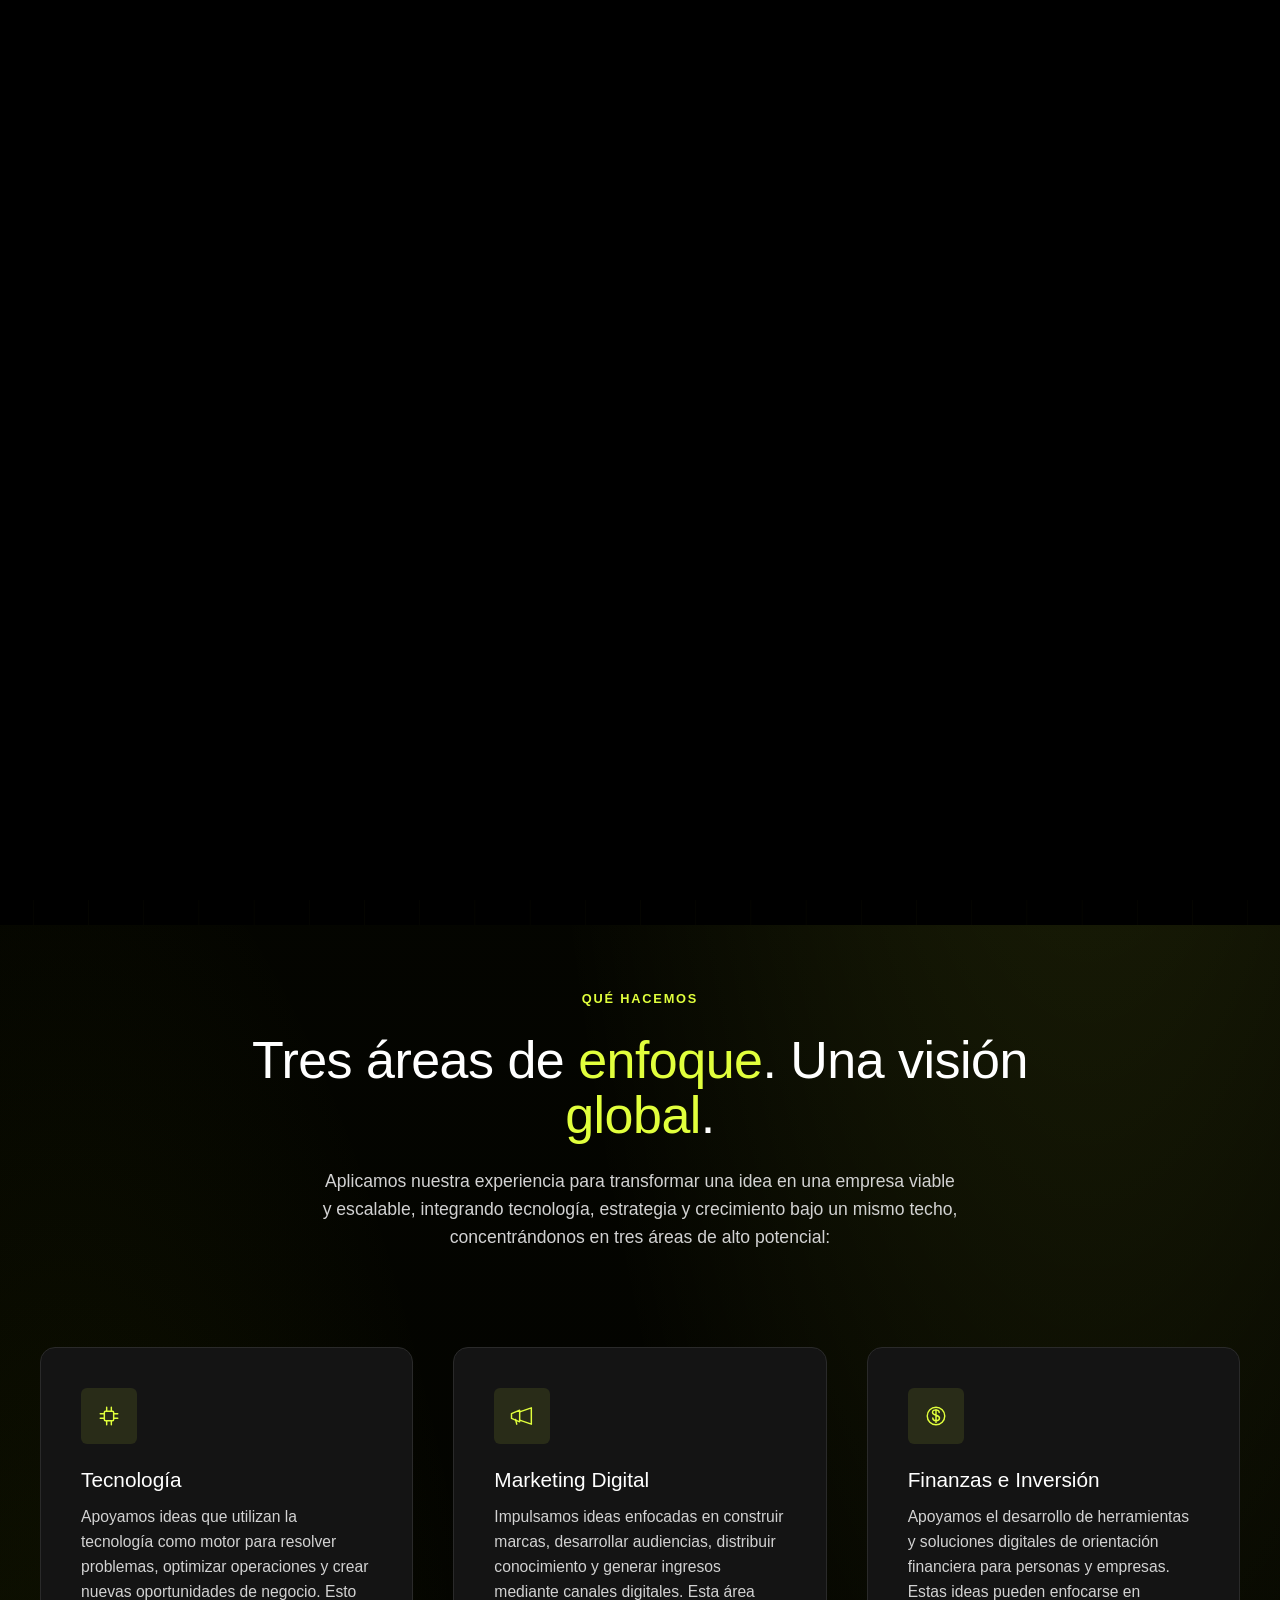
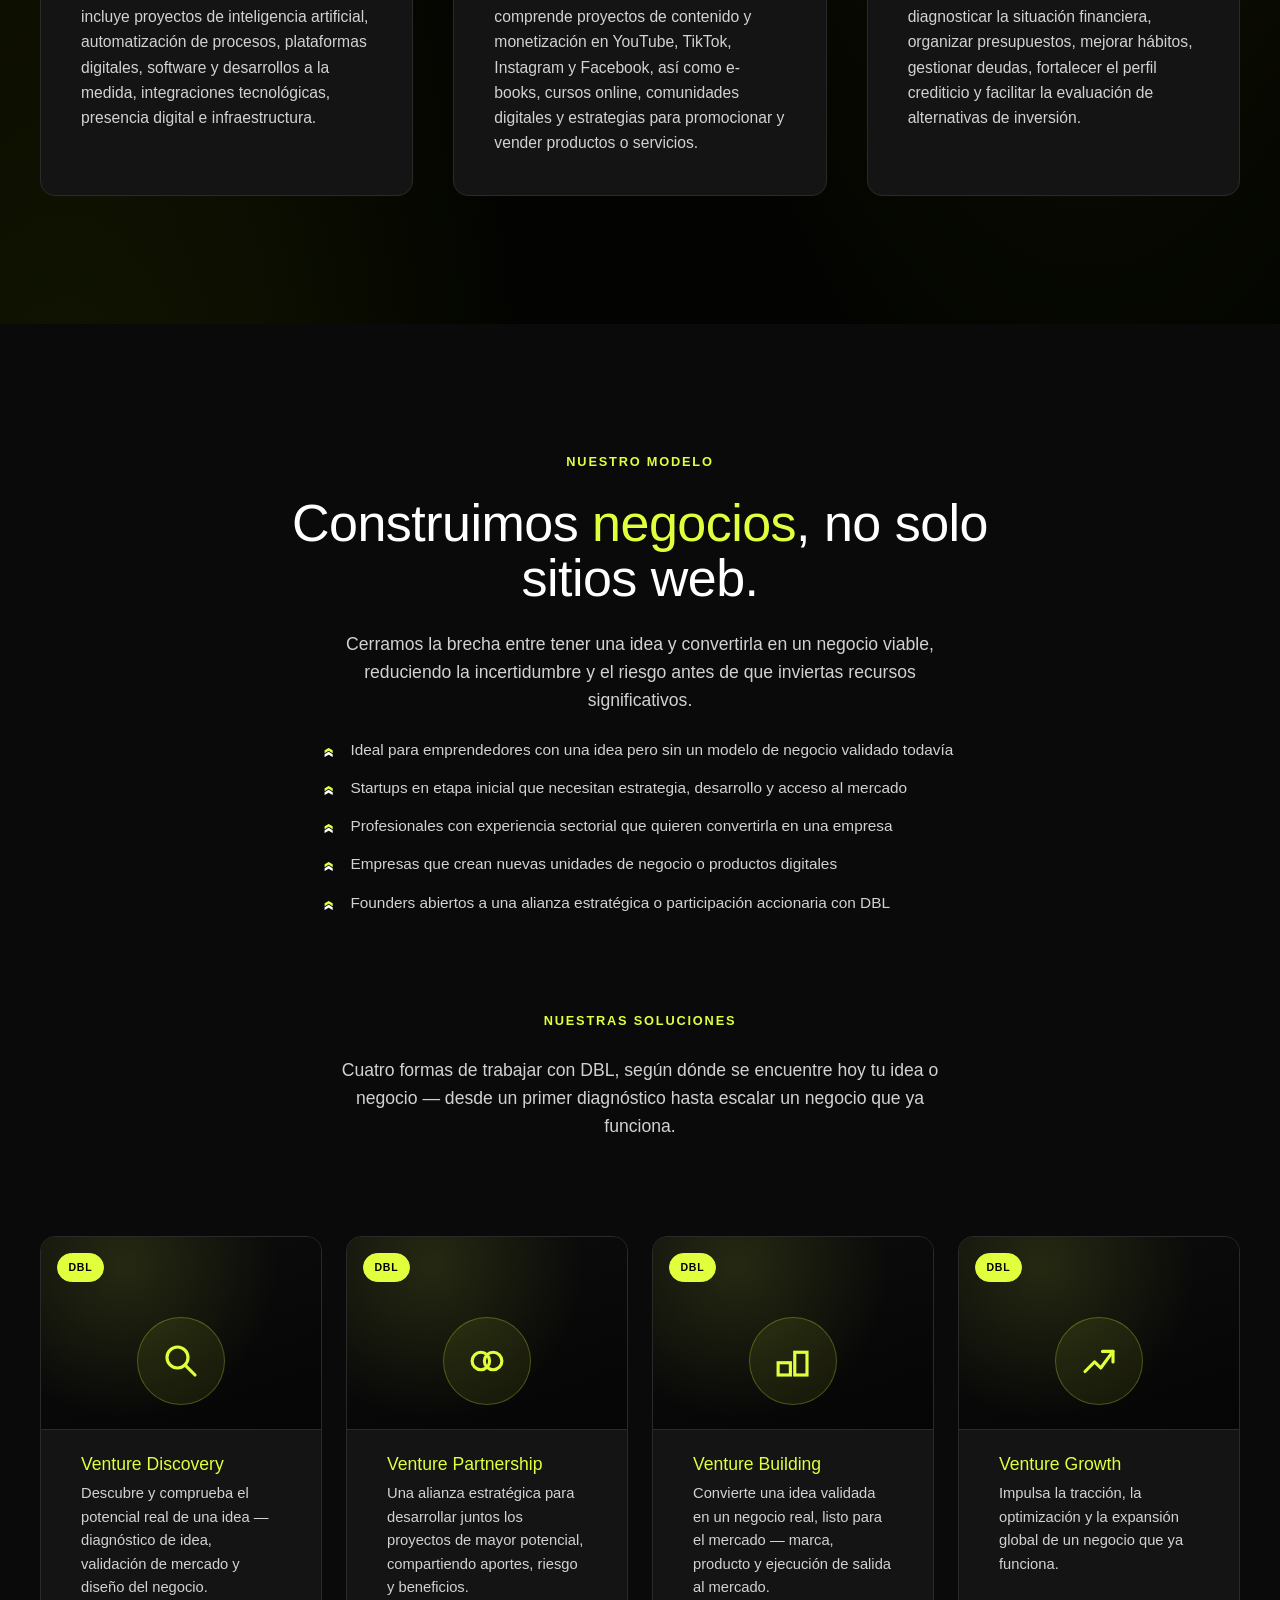
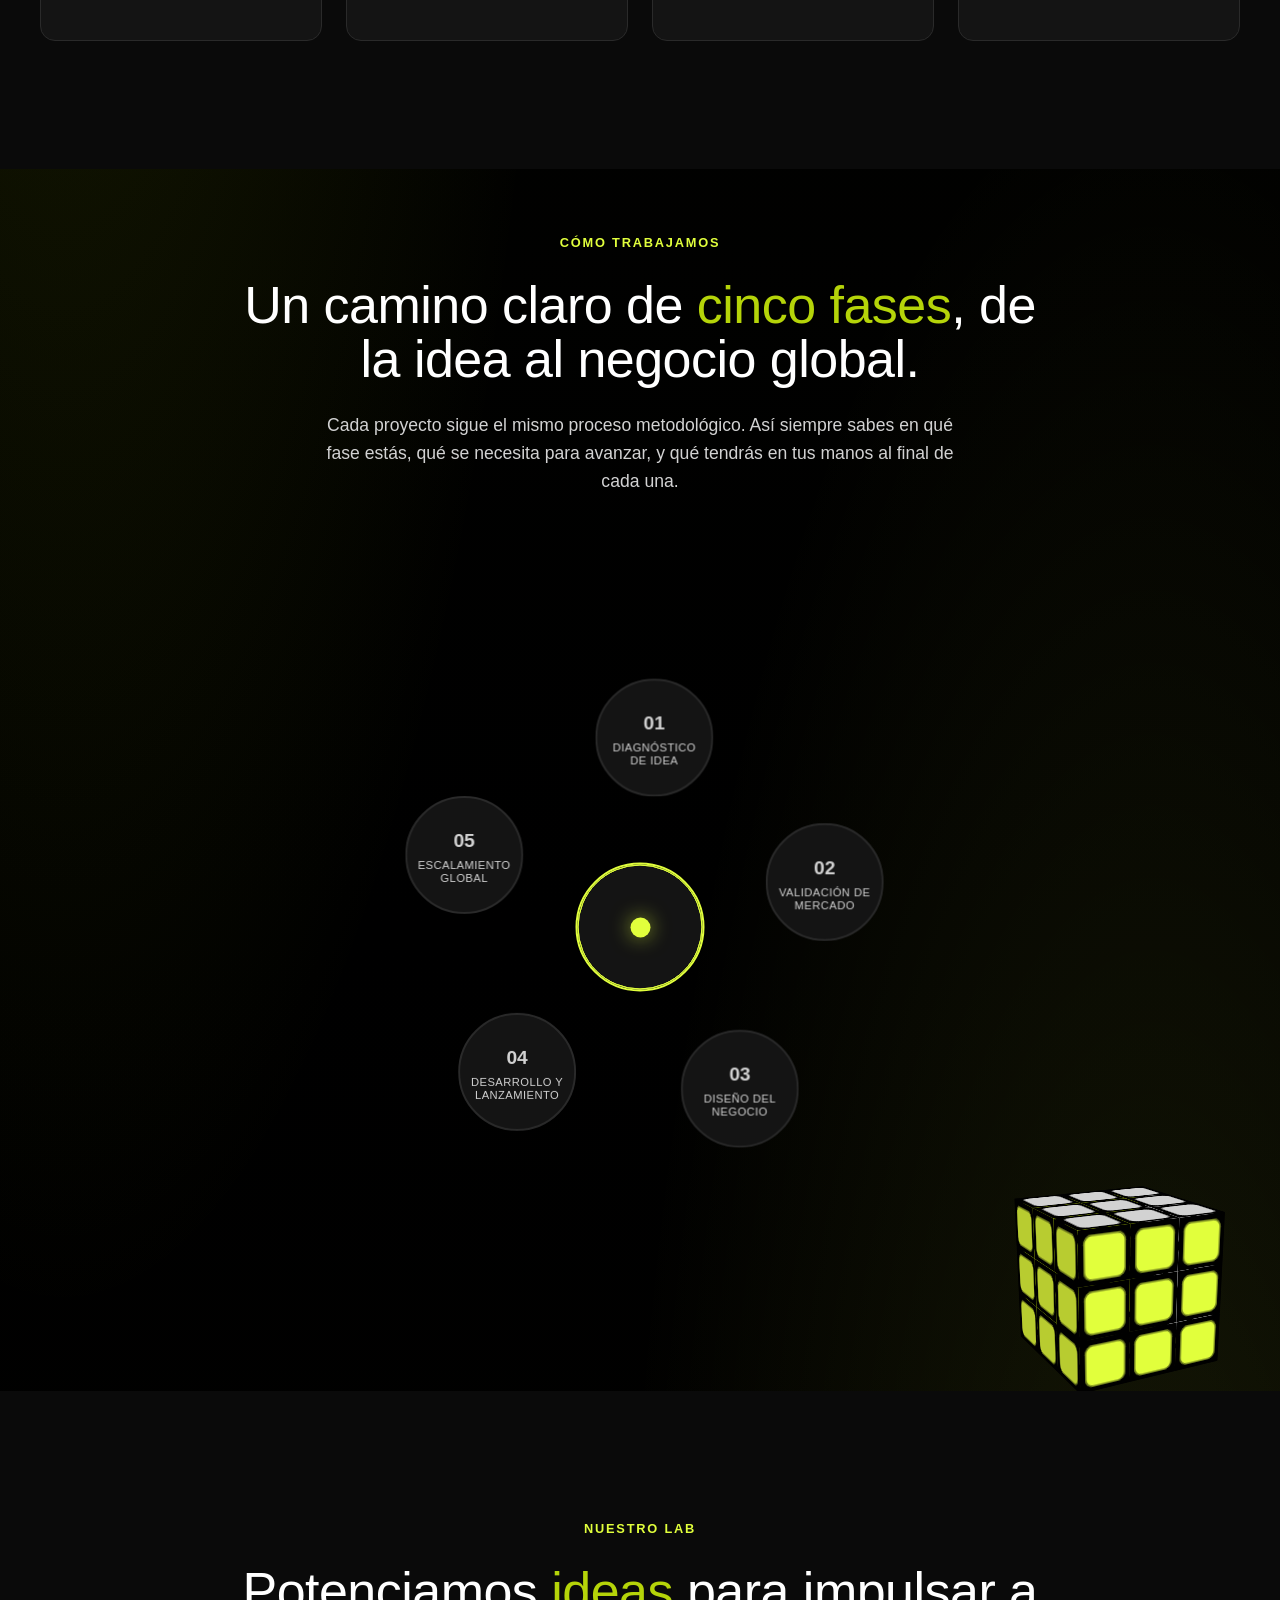
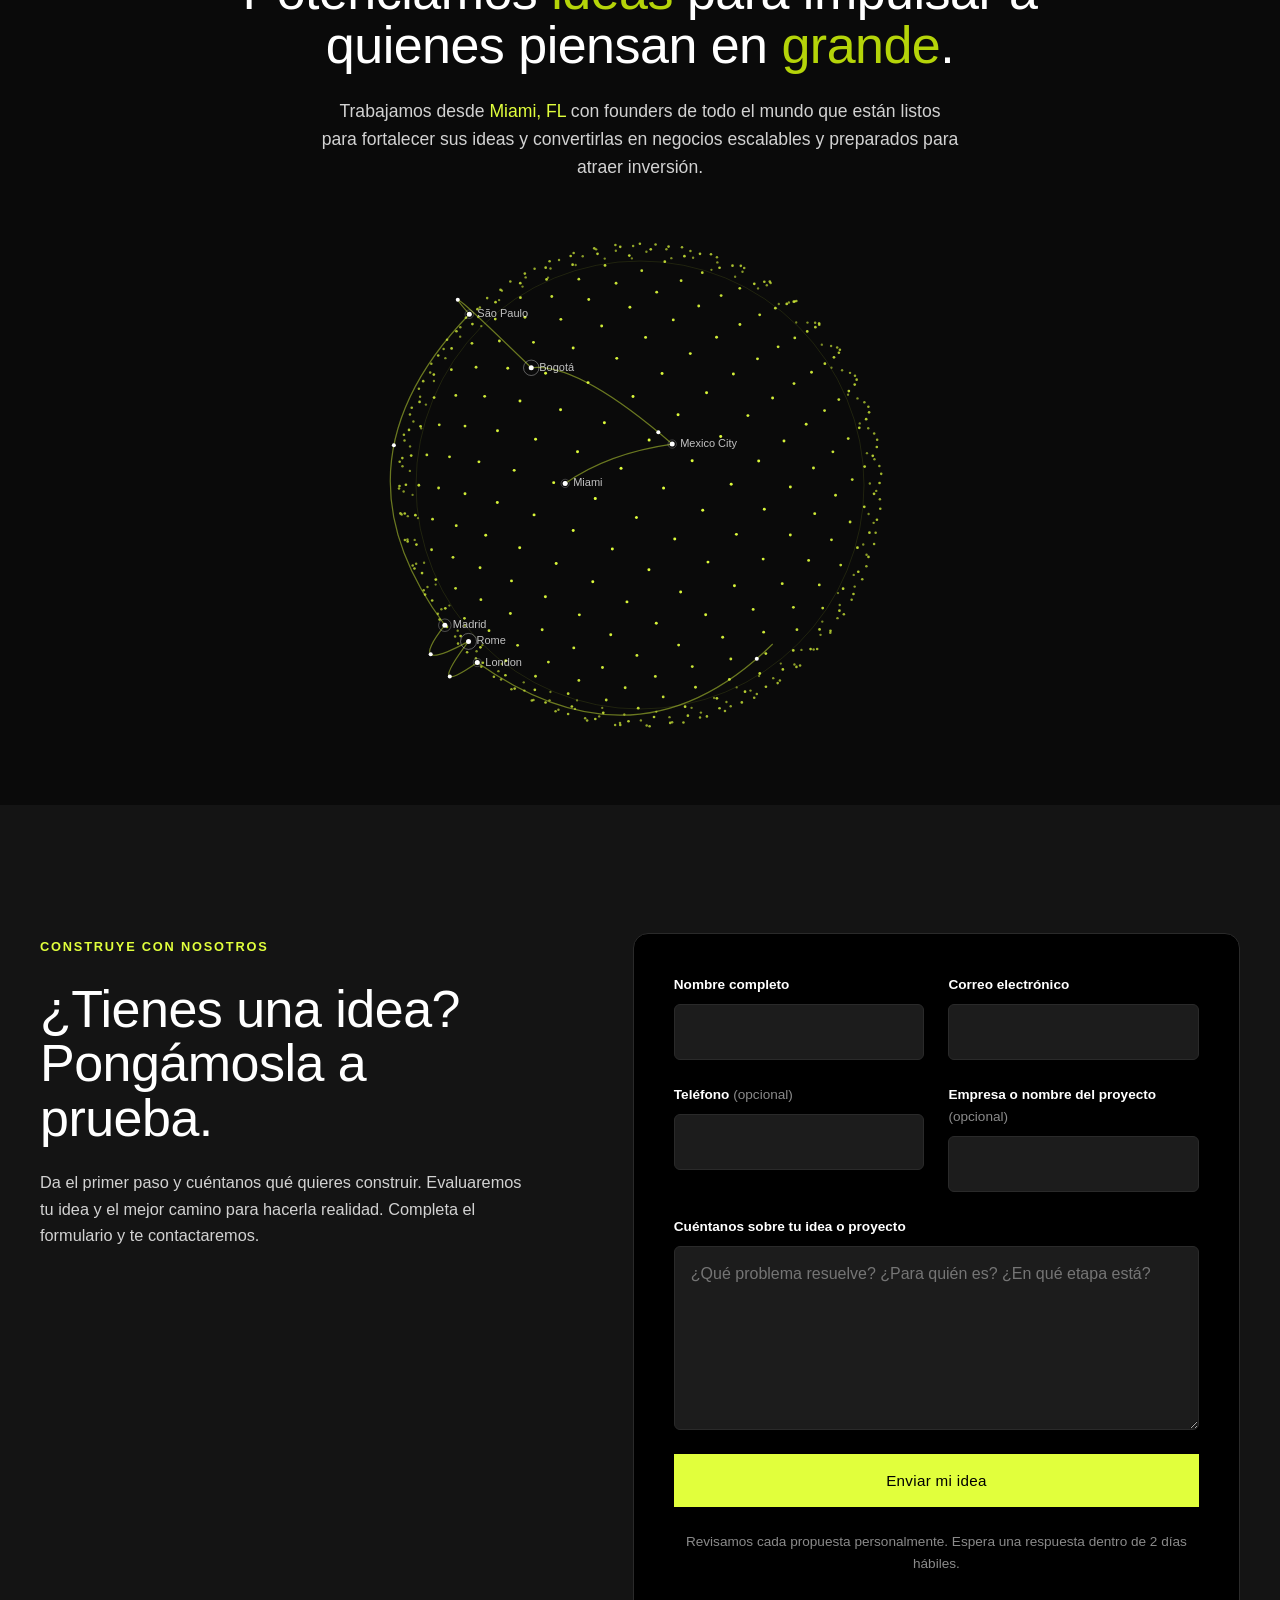
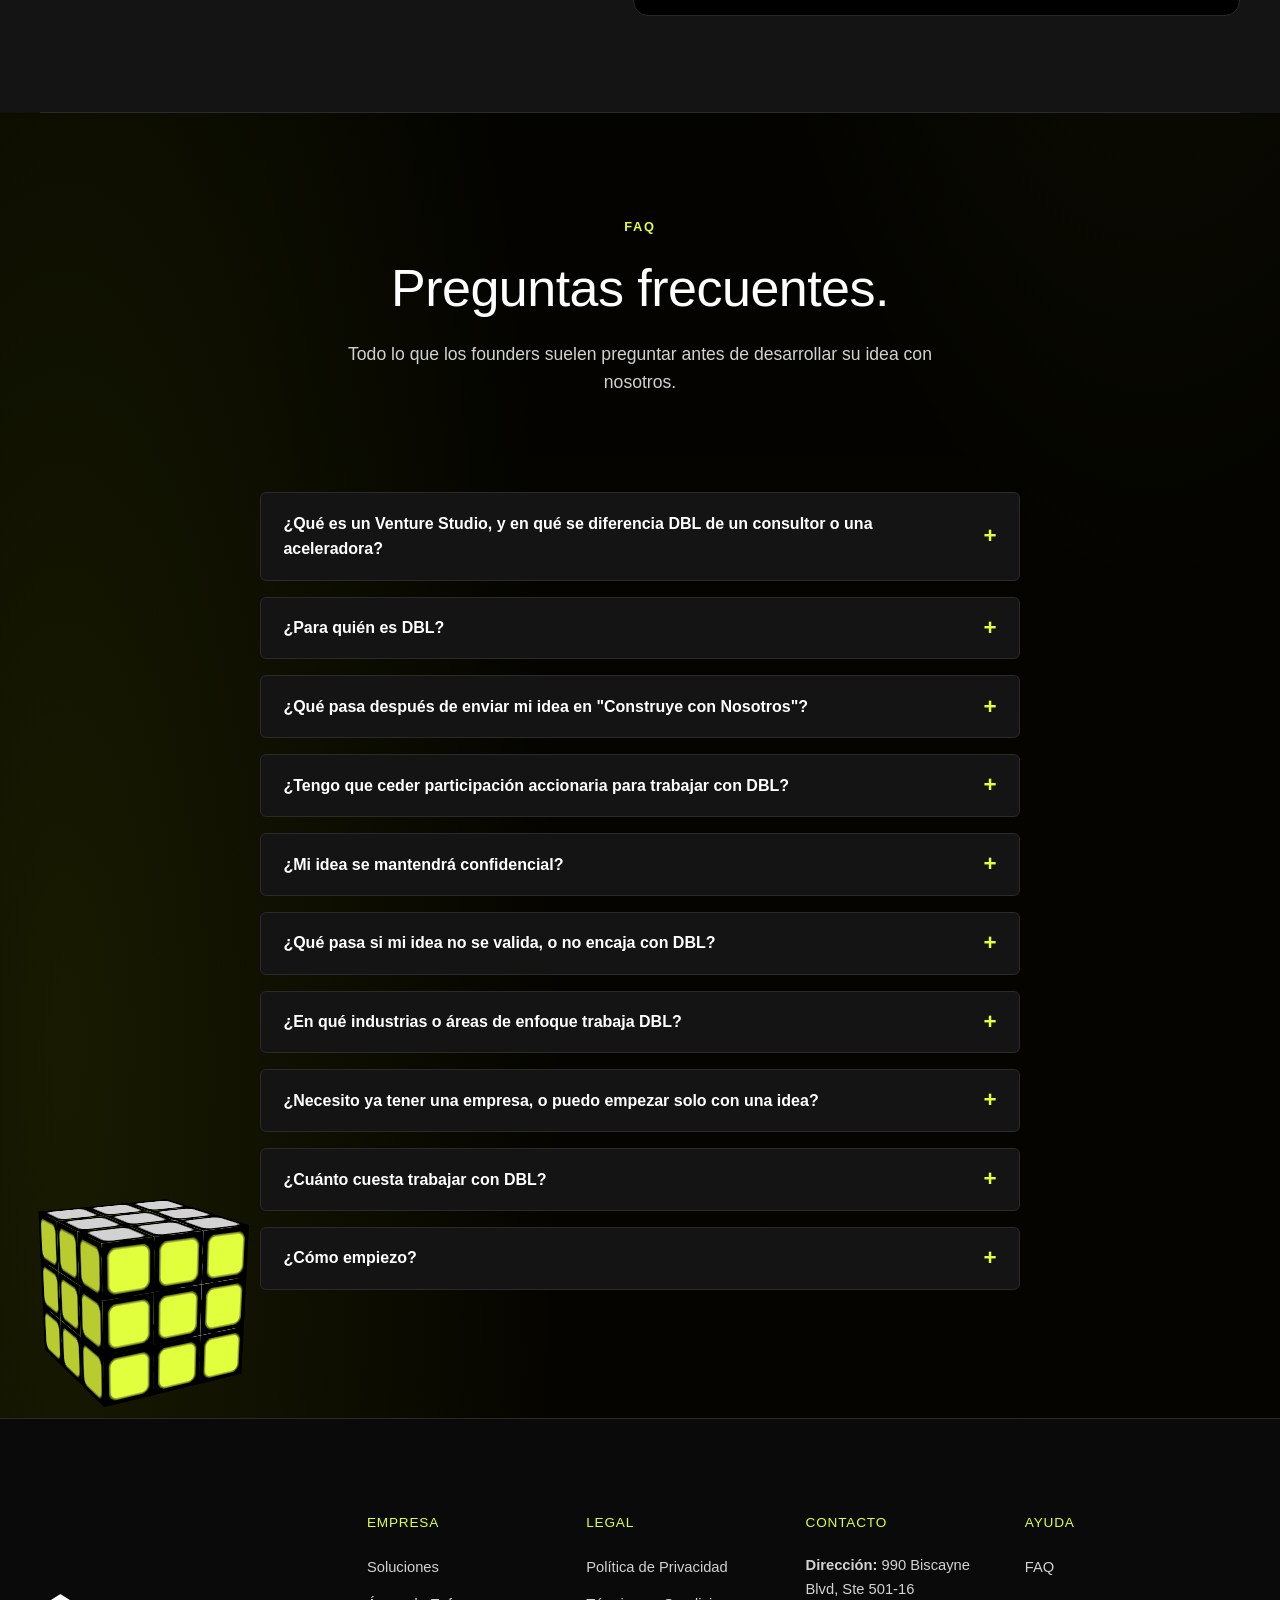
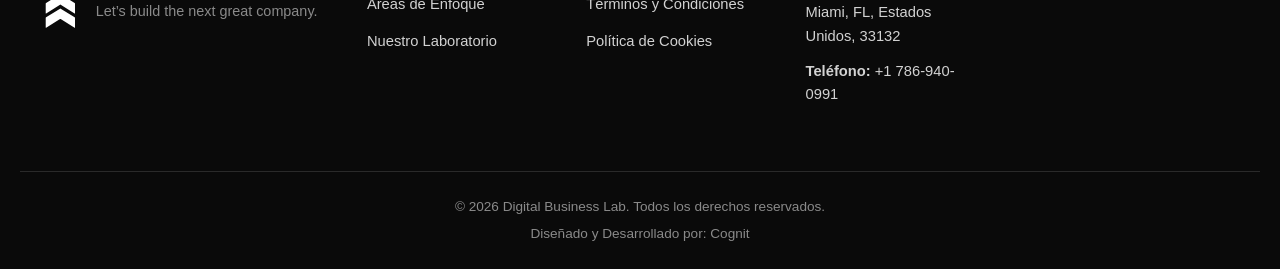
==== es/index.html @ 9baed1f1 "Tighten Our Lab section's bottom padding after the globe #about was still using the default 8rem bot" ====
<!DOCTYPE html>
<html lang="es">
<head>
  <meta charset="UTF-8">
  <meta name="viewport" content="width=device-width, initial-scale=1.0">
  <title>Digital Business Lab | Venture Studio — De la idea al negocio global</title>
  <meta name="description" content="Digital Business Lab (DBL) es un Venture Studio que valida, construye y escala ideas hasta convertirlas en negocios globales en Tecnología, Marketing Digital y Finanzas e Inversión.">
  <meta name="theme-color" content="#000000">

  <!-- SECURITY: the following headers are enforced server-side via vercel.json —
       Content-Security-Policy, X-Frame-Options, Referrer-Policy, Permissions-Policy,
       Strict-Transport-Security. The meta tags below are a client-side fallback only. -->
  <meta http-equiv="X-Content-Type-Options" content="nosniff">
  <meta name="referrer" content="strict-origin-when-cross-origin">

  <!-- TODO once the final domain is registered: add rel="canonical" and
       rel="alternate" hreflang="en" / "es" / "x-default" tags with the real
       absolute URLs (hreflang requires absolute URLs, so these are omitted
       for now rather than pointing at a placeholder domain). -->

  <link rel="icon" href="data:image/svg+xml,%3Csvg xmlns='http://www.w3.org/2000/svg' viewBox='0 0 100 100'%3E%3Cpath d='M50 15 L85 40 L70 40 L70 85 L30 85 L30 40 L15 40 Z' fill='%23E1FF3C'/%3E%3C/svg%3E">

  <link rel="stylesheet" href="../styles.css?v=8">
  <noscript><style>.reveal { opacity: 1 !important; transform: none !important; } #pageLoader { display: none !important; }</style></noscript>
</head>
<body>

  <!-- Page-transition loader: DBL's two-chevron icon rises in, one
       chevron after the other, then fades — shown on every page load
       and briefly before an internal navigation. -->
  <div class="page-loader" id="pageLoader" aria-hidden="true">
    <svg viewBox="0 0 448.15 452.19" class="page-loader__svg">
      <path class="page-loader__arrow page-loader__arrow--green" d="M391.45,135.74,234,37a6.91,6.91,0,0,0-7.3,0L69.05,135.74a9.22,9.22,0,0,0-4.41,7.79V250.89a3.12,3.12,0,0,0,4.82,2.48L226.6,154.83a6.91,6.91,0,0,1,7.3,0L391,253.37a3.12,3.12,0,0,0,4.81-2.48V143.53A9.21,9.21,0,0,0,391.45,135.74Z"></path>
      <path class="page-loader__arrow page-loader__arrow--white" d="M391.45,298.13,234,199.37a6.91,6.91,0,0,0-7.3,0L69.05,298.13a9.22,9.22,0,0,0-4.41,7.79V413.28a3.12,3.12,0,0,0,4.82,2.48L226.6,317.22a6.91,6.91,0,0,1,7.3,0L391,415.76a3.12,3.12,0,0,0,4.81-2.48V305.92A9.21,9.21,0,0,0,391.45,298.13Z"></path>
    </svg>
  </div>

  <a class="skip-link" href="#main">Saltar al contenido</a>

  <!-- ============ NAVBAR ============ -->
  <header class="navbar" id="navbar">
    <div class="container navbar__inner">
      <a href="#home" class="navbar__logo" aria-label="Digital Business Lab — Inicio">
        <svg viewBox="0 0 1116.49 452.19" class="navbar__logo-svg" role="img" aria-hidden="true">
          <path class="cls-1" d="M351.43,157,226.06,78.39a5.48,5.48,0,0,0-5.81,0L94.79,157a7.32,7.32,0,0,0-3.5,6.2v85.46a2.48,2.48,0,0,0,3.83,2L220.21,172.2a5.48,5.48,0,0,1,5.81,0l125.09,78.44a2.48,2.48,0,0,0,3.83-2V163.2A7.33,7.33,0,0,0,351.43,157Z"/><path class="cls-2" d="M351.43,286.27,226.06,207.65a5.53,5.53,0,0,0-5.81,0L94.79,286.27a7.32,7.32,0,0,0-3.5,6.2v85.46a2.48,2.48,0,0,0,3.83,2l125.09-78.43a5.48,5.48,0,0,1,5.81,0L351.11,379.9a2.48,2.48,0,0,0,3.83-2V292.47A7.33,7.33,0,0,0,351.43,286.27Z"/><path class="cls-1" d="M555.32,91Q527.43,77,490.9,77H389V301.37H490.9q36.54,0,64.42-13.94t43.58-39.1q15.71-25.15,15.7-59.13,0-34.29-15.7-59.28T555.32,91Zm-2.41,135.08a61.57,61.57,0,0,1-25.63,24.19q-16.51,8.5-38.94,8.49H440.91V119.66h47.43q22.43,0,38.94,8.49a62,62,0,0,1,25.63,24q9.14,15.54,9.14,37Q562.05,210.35,552.91,226.06Z"/><path class="cls-1" d="M810.09,186.8q-3-1.25-6.06-2.26A56.11,56.11,0,0,0,824.83,166q8.65-13,8.65-30.61,0-26.27-21.31-42.3T748.56,77H639V301.37H755q44.22,0,67-16.19t22.75-45q0-19.54-9.13-33T810.09,186.8Zm-67.94-70.66q18.9,0,29,6.57t10.1,19.7q0,13.47-10.1,20t-29,6.57h-51.6V116.14ZM781.73,255.7q-10.43,6.57-30.61,6.57H690.55V206.83h60.57q20.19,0,30.61,6.89t10.41,21Q792.14,249.13,781.73,255.7Z"/><polygon class="cls-1" points="921.29 259.06 921.29 77.04 869.38 77.04 869.38 301.37 1033.78 301.37 1033.78 259.06 921.29 259.06"/><path class="cls-2" d="M423.69,335.87A29.67,29.67,0,0,0,410.25,333H389v46.8h21.26a29.67,29.67,0,0,0,13.44-2.91,22.13,22.13,0,0,0,9.09-8.15,24.91,24.91,0,0,0,0-24.71A22.2,22.2,0,0,0,423.69,335.87Zm-.5,28.18a12.91,12.91,0,0,1-5.35,5.05,17.55,17.55,0,0,1-8.12,1.77h-9.9v-29h9.9a17.55,17.55,0,0,1,8.12,1.78,12.94,12.94,0,0,1,5.35,5,16.57,16.57,0,0,1,0,15.41Z"/><path class="cls-2" d="M450.3,328.72a6.88,6.88,0,0,0-4.68-1.57,6.58,6.58,0,0,0-4.68,1.67,5.65,5.65,0,0,0,0,8.29,6.62,6.62,0,0,0,4.68,1.67,6.49,6.49,0,0,0,4.71-1.71,5.71,5.71,0,0,0,1.77-4.31A5.12,5.12,0,0,0,450.3,328.72Z"/><rect class="cls-2" x="440.4" y="343.79" width="10.43" height="35.97"/><path class="cls-2" d="M484.66,348.35a12.24,12.24,0,0,0-3.88-3.25,16.85,16.85,0,0,0-8-1.84,19.05,19.05,0,0,0-9.06,2.14,16.7,16.7,0,0,0-6.49,6.05,17.3,17.3,0,0,0,6.49,24.4,18.84,18.84,0,0,0,9.06,2.17,16.63,16.63,0,0,0,8-1.87,12.07,12.07,0,0,0,3.34-2.65v1.58q0,4.88-2.5,7.35c-1.68,1.65-4.36,2.48-8.06,2.48a22.88,22.88,0,0,1-6.92-1.11,16.82,16.82,0,0,1-5.78-3l-4.15,7.49a21.41,21.41,0,0,0,7.86,3.71,38.57,38.57,0,0,0,9.79,1.23q9.76,0,15-4.74t5.21-14.78V343.79h-9.89Zm-1.61,16.9a8.09,8.09,0,0,1-3.34,3.11,11.37,11.37,0,0,1-9.76,0,8.38,8.38,0,0,1-3.38-3.11,9.33,9.33,0,0,1,0-9.26,8.5,8.5,0,0,1,3.38-3.07,11.37,11.37,0,0,1,9.76,0,8.2,8.2,0,0,1,3.34,3.07,9.46,9.46,0,0,1,0,9.26Z"/><rect class="cls-2" x="501.17" y="343.79" width="10.43" height="35.97"/><path class="cls-2" d="M511.06,328.72a6.85,6.85,0,0,0-4.68-1.57,6.57,6.57,0,0,0-4.67,1.67,5.65,5.65,0,0,0,0,8.29,6.61,6.61,0,0,0,4.67,1.67,6.5,6.5,0,0,0,4.72-1.71,5.71,5.71,0,0,0,1.77-4.31A5.09,5.09,0,0,0,511.06,328.72Z"/><path class="cls-2" d="M534.4,372a4.37,4.37,0,0,1-3.28-1.23,4.85,4.85,0,0,1-1.2-3.51V352.62h9v-8h-9v-8.76H519.49v8.76h-5.55v8h5.55v14.77q0,6.42,3.54,9.66t9.9,3.24a19.2,19.2,0,0,0,4.64-.56,11.5,11.5,0,0,0,3.85-1.71l-2.81-7.35A6.72,6.72,0,0,1,534.4,372Z"/><path class="cls-2" d="M571.5,347.14q-4.54-3.88-12.77-3.88a31.59,31.59,0,0,0-8.42,1.14,22.35,22.35,0,0,0-7.09,3.2l3.74,7.29a15.13,15.13,0,0,1,4.72-2.44,18.19,18.19,0,0,1,5.65-.9c2.8,0,4.89.62,6.25,1.87a6.73,6.73,0,0,1,2,5.21h-8.29a24,24,0,0,0-8.89,1.38,10.29,10.29,0,0,0-5,3.77,10.13,10.13,0,0,0-1.57,5.62,10,10,0,0,0,1.61,5.55,11,11,0,0,0,4.61,3.91,16.61,16.61,0,0,0,7.22,1.43,15,15,0,0,0,7.76-1.8,9.14,9.14,0,0,0,3.2-3.22v4.49H576V359.24Q576,351,571.5,347.14ZM562.61,372a9,9,0,0,1-4.68,1.24,7,7,0,0,1-4.31-1.17,3.75,3.75,0,0,1-1.57-3.18,3.82,3.82,0,0,1,1.37-3q1.37-1.2,5-1.2h7.16v3.67A7.14,7.14,0,0,1,562.61,372Z"/><rect class="cls-2" x="582.4" y="330.15" width="10.43" height="49.6"/><path class="cls-2" d="M651.72,355.86c-.41-.17-.84-.33-1.27-.47a11.75,11.75,0,0,0,4.35-3.88,11.24,11.24,0,0,0,1.8-6.38,10.5,10.5,0,0,0-4.44-8.82Q647.71,333,638.88,333H616v46.8h24.2q9.22,0,14-3.38a10.87,10.87,0,0,0,4.75-9.39,11.88,11.88,0,0,0-1.91-6.88A11.67,11.67,0,0,0,651.72,355.86Zm-14.17-14.74a11.15,11.15,0,0,1,6.05,1.37,4.57,4.57,0,0,1,2.1,4.11,4.65,4.65,0,0,1-2.1,4.18,11.15,11.15,0,0,1-6.05,1.37H626.78v-11Zm8.25,29.11a12,12,0,0,1-6.38,1.37H626.78V360h12.64a11.59,11.59,0,0,1,6.38,1.44,4.87,4.87,0,0,1,2.18,4.37A4.79,4.79,0,0,1,645.8,370.23Z"/><path class="cls-2" d="M689.16,361.58a12.29,12.29,0,0,1-1.07,5.44,7.2,7.2,0,0,1-2.94,3.21,8.72,8.72,0,0,1-4.28,1,6.86,6.86,0,0,1-5.38-2.11q-1.9-2.1-1.91-6.58V343.79H663.15v20.33a19,19,0,0,0,1.94,9.12,12.28,12.28,0,0,0,5.45,5.32,17.74,17.74,0,0,0,8,1.73,15.78,15.78,0,0,0,7.65-1.9,12.05,12.05,0,0,0,3.51-2.86v4.23h9.9v-36H689.16Z"/><path class="cls-2" d="M731,360.87a16.86,16.86,0,0,0-4.24-1.7,38.87,38.87,0,0,0-4.65-.9c-1.54-.2-3-.44-4.24-.71a10.6,10.6,0,0,1-3.11-1.06,2.18,2.18,0,0,1-1.17-2,2.76,2.76,0,0,1,1.6-2.41,10.56,10.56,0,0,1,5.08-.93,24.26,24.26,0,0,1,5.12.57,17.54,17.54,0,0,1,5.25,2.1l3.47-7.42a20.55,20.55,0,0,0-6.35-2.34,36.64,36.64,0,0,0-7.49-.8,24,24,0,0,0-9,1.5,13.13,13.13,0,0,0-5.72,4.11,9.69,9.69,0,0,0-2,6,9.58,9.58,0,0,0,1.17,5,8.66,8.66,0,0,0,3.11,3.08,15.32,15.32,0,0,0,4.27,1.7c1.56.38,3.11.68,4.65.91s3,.44,4.25.67a10.23,10.23,0,0,1,3.1,1,2.06,2.06,0,0,1,1.17,1.91,2.67,2.67,0,0,1-1.5,2.41,10.88,10.88,0,0,1-5.11.87,24.28,24.28,0,0,1-6.66-1,22.89,22.89,0,0,1-5.84-2.51l-3.48,7.49a21.93,21.93,0,0,0,6.72,2.77,34.86,34.86,0,0,0,8.86,1.1,25.41,25.41,0,0,0,9.19-1.47,13.18,13.18,0,0,0,5.78-4,9.36,9.36,0,0,0,2-5.92,9.22,9.22,0,0,0-1.21-5A9,9,0,0,0,731,360.87Z"/><path class="cls-2" d="M748.52,328.72a6.85,6.85,0,0,0-4.68-1.57,6.61,6.61,0,0,0-4.68,1.67,5.67,5.67,0,0,0,0,8.29,6.66,6.66,0,0,0,4.68,1.67,6.53,6.53,0,0,0,4.72-1.71,5.71,5.71,0,0,0,1.77-4.31A5.09,5.09,0,0,0,748.52,328.72Z"/><rect class="cls-2" x="738.63" y="343.79" width="10.43" height="35.97"/><path class="cls-2" d="M785.19,345a16.81,16.81,0,0,0-7.65-1.7,17,17,0,0,0-8.23,1.94,13.16,13.16,0,0,0-3.67,2.88v-4.29h-10v36H766.1V362a11.84,11.84,0,0,1,1.11-5.48,7.16,7.16,0,0,1,3.07-3.18,9.45,9.45,0,0,1,4.45-1,6.93,6.93,0,0,1,5.38,2.08q1.9,2.07,1.9,6.41v19h10.43V359.17a18.51,18.51,0,0,0-1.93-9A12.45,12.45,0,0,0,785.19,345Z"/><path class="cls-2" d="M825.1,345.5a21.46,21.46,0,0,0-19.35.13,17.85,17.85,0,0,0-6.86,6.55,18.32,18.32,0,0,0-2.5,9.6,17.5,17.5,0,0,0,9.72,16.11,25.53,25.53,0,0,0,19.43.9,16.17,16.17,0,0,0,6.21-4.31l-5.55-6a12.32,12.32,0,0,1-4,2.61,13.56,13.56,0,0,1-5.05.87,12.47,12.47,0,0,1-5.58-1.17,8.49,8.49,0,0,1-3.68-3.41,9.48,9.48,0,0,1-1-2.64h27.2c0-.45.09-.93.14-1.44s.06-1,.06-1.37a19.23,19.23,0,0,0-2.47-10A16.73,16.73,0,0,0,825.1,345.5Zm-14.17,6.82a9.3,9.3,0,0,1,4.71-1.17,9.13,9.13,0,0,1,4.68,1.17,8.29,8.29,0,0,1,3.14,3.24,9,9,0,0,1,1,3.07H806.76a9.29,9.29,0,0,1,1-3A8.2,8.2,0,0,1,810.93,352.32Z"/><path class="cls-2" d="M866.05,363.88a9,9,0,0,0-3.11-3,16.93,16.93,0,0,0-4.25-1.7,38.71,38.71,0,0,0-4.64-.9c-1.54-.2-3-.44-4.25-.71a10.71,10.71,0,0,1-3.11-1.06,2.18,2.18,0,0,1-1.17-2,2.77,2.77,0,0,1,1.61-2.41,10.53,10.53,0,0,1,5.08-.93,24.17,24.17,0,0,1,5.11.57,17.54,17.54,0,0,1,5.25,2.1l3.48-7.42a20.65,20.65,0,0,0-6.35-2.34,36.64,36.64,0,0,0-7.49-.8,24.07,24.07,0,0,0-9,1.5,13.19,13.19,0,0,0-5.72,4.11,9.75,9.75,0,0,0-2,6,9.58,9.58,0,0,0,1.17,5,8.74,8.74,0,0,0,3.11,3.08,15.38,15.38,0,0,0,4.28,1.7c1.56.38,3.11.68,4.65.91s3,.44,4.24.67a10.3,10.3,0,0,1,3.11,1,2.06,2.06,0,0,1,1.17,1.91,2.67,2.67,0,0,1-1.5,2.41,10.93,10.93,0,0,1-5.12.87,24.27,24.27,0,0,1-6.65-1,23.12,23.12,0,0,1-5.85-2.51l-3.48,7.49a21.93,21.93,0,0,0,6.72,2.77,34.92,34.92,0,0,0,8.86,1.1,25.41,25.41,0,0,0,9.19-1.47,13.16,13.16,0,0,0,5.79-4,9.41,9.41,0,0,0,2-5.92A9.23,9.23,0,0,0,866.05,363.88Z"/><path class="cls-2" d="M895.36,360.87a16.86,16.86,0,0,0-4.24-1.7,38.87,38.87,0,0,0-4.65-.9c-1.54-.2-3-.44-4.24-.71a10.6,10.6,0,0,1-3.11-1.06,2.18,2.18,0,0,1-1.17-2,2.76,2.76,0,0,1,1.6-2.41,10.53,10.53,0,0,1,5.08-.93,24.26,24.26,0,0,1,5.12.57,17.39,17.39,0,0,1,5.24,2.1l3.48-7.42a20.55,20.55,0,0,0-6.35-2.34,36.64,36.64,0,0,0-7.49-.8,24.11,24.11,0,0,0-9,1.5,13.15,13.15,0,0,0-5.71,4.11,9.69,9.69,0,0,0-2,6,9.58,9.58,0,0,0,1.17,5,8.71,8.71,0,0,0,3.1,3.08,15.5,15.5,0,0,0,4.28,1.7c1.56.38,3.11.68,4.65.91s2.95.44,4.24.67a10.21,10.21,0,0,1,3.11,1,2.06,2.06,0,0,1,1.17,1.91,2.67,2.67,0,0,1-1.5,2.41,10.9,10.9,0,0,1-5.12.87,24.27,24.27,0,0,1-6.65-1,23.12,23.12,0,0,1-5.85-2.51l-3.47,7.49a21.82,21.82,0,0,0,6.72,2.77,34.84,34.84,0,0,0,8.85,1.1,25.46,25.46,0,0,0,9.2-1.47,13.18,13.18,0,0,0,5.78-4,9.35,9.35,0,0,0,2-5.92,9.23,9.23,0,0,0-1.2-5A9,9,0,0,0,895.36,360.87Z"/><polygon class="cls-2" points="930.42 332.96 919.6 332.96 919.6 379.76 953.89 379.76 953.89 370.94 930.42 370.94 930.42 332.96"/><path class="cls-2" d="M983.71,347.14q-4.56-3.88-12.77-3.88a31.67,31.67,0,0,0-8.43,1.14,22.39,22.39,0,0,0-7.08,3.2l3.74,7.29a15,15,0,0,1,4.71-2.44,18.24,18.24,0,0,1,5.65-.9q4.22,0,6.25,1.87a6.73,6.73,0,0,1,2,5.21h-8.29a24,24,0,0,0-8.89,1.38,10.31,10.31,0,0,0-5,3.77,10.63,10.63,0,0,0,0,11.17,11,11,0,0,0,4.62,3.91,16.57,16.57,0,0,0,7.22,1.43,14.92,14.92,0,0,0,7.75-1.8,9.08,9.08,0,0,0,3.21-3.22v4.49h9.76V359.24Q988.25,351,983.71,347.14Zm-8.9,24.9a9,9,0,0,1-4.68,1.24,7.09,7.09,0,0,1-4.31-1.17,3.77,3.77,0,0,1-1.57-3.18,3.85,3.85,0,0,1,1.37-3q1.38-1.2,5-1.2h7.15v3.67A7,7,0,0,1,974.81,372Z"/><path class="cls-2" d="M1031.4,352a16.82,16.82,0,0,0-6.41-6.42,18.38,18.38,0,0,0-9.13-2.27,15.44,15.44,0,0,0-8,2,12.06,12.06,0,0,0-2.88,2.36V330.15H994.6v49.61h10v-4.17a12,12,0,0,0,3.15,2.7,15.76,15.76,0,0,0,8.15,2A18.08,18.08,0,0,0,1025,378a17,17,0,0,0,6.41-6.45,21.35,21.35,0,0,0,0-19.59ZM1022,367.09a8.73,8.73,0,0,1-7.92,4.65,9.07,9.07,0,0,1-4.68-1.21,8.44,8.44,0,0,1-3.28-3.44,12.44,12.44,0,0,1,0-10.66,8.55,8.55,0,0,1,3.28-3.41,9.16,9.16,0,0,1,4.68-1.2,8.74,8.74,0,0,1,7.92,4.61,12.16,12.16,0,0,1,0,10.66Z"/>
        </svg>
      </a>

      <nav class="navbar__nav" id="primary-nav" aria-label="Principal">
        <ul class="navbar__links">
          <li><a href="#solutions">Soluciones</a></li>
          <li><a href="#focus-areas">Áreas de Enfoque</a></li>
          <li><a href="#about">Nuestro Lab</a></li>
        </ul>
        <a href="#build-with-us" class="btn btn--spin navbar__cta">
          <span class="btn__spin-ring" aria-hidden="true"></span>
          <span class="btn__spin-static" aria-hidden="true"></span>
          <span class="btn__spin-content">
            Comparte tu Idea
            <svg class="btn__spin-arrow" xmlns="http://www.w3.org/2000/svg" width="14" height="14" viewBox="0 0 24 24" fill="none" stroke="currentColor" stroke-width="2" stroke-linecap="round" stroke-linejoin="round" aria-hidden="true">
              <path d="M5 12h14" />
              <path d="m12 5 7 7-7 7" />
            </svg>
          </span>
        </a>
      </nav>

      <div class="lang-switch" aria-label="Idioma">
        <a href="/" class="lang-switch__link">EN</a>
        <span class="lang-switch__sep" aria-hidden="true">|</span>
        <a href="/es/" class="lang-switch__link is-active">ES</a>
      </div>

      <button class="navbar__toggle" id="navToggle" aria-expanded="false" aria-controls="primary-nav" aria-label="Abrir o cerrar el menú de navegación">
        <span></span><span></span><span></span>
      </button>
    </div>
  </header>

  <main id="main">

    <!-- ============ HERO ============ -->
    <section class="hero" id="home">
      <div class="hero__bg" aria-hidden="true">
        <svg viewBox="0 0 1440 900" preserveAspectRatio="xMidYMid slice" class="hero__bg-svg">
          <defs>
            <pattern id="grid" width="60" height="60" patternUnits="userSpaceOnUse">
              <path d="M 60 0 L 0 0 0 60" fill="none" stroke="rgba(225,255,60,0.05)" stroke-width="1"/>
            </pattern>
          </defs>
          <rect width="1440" height="900" fill="url(#grid)"/>
        </svg>
      </div>

      <!-- Signature brand artifact: a real 3D Rubik's cube built from
           26 cubies (transform-style: preserve-3d). Rows spin around the
           vertical axis and, nested inside each row, columns spin around
           the horizontal axis — both directions at once, like solving a
           real cube — while the whole cube also tumbles, in DBL's own
           palette instead of the classic 6 colors. -->
      <div class="rubik3d rubik3d--hero" aria-hidden="true">
        <div class="rubik3d__cube">
          <div class="rubik3d__row rubik3d__row--top">
            <div class="rubik3d__col rubik3d__col--left">
              <div class="rubik3d__cubie" style="--cx:-1;--cy:1;--cz:-1">
                <div class="rubik3d__face rubik3d__face--back"></div>
                <div class="rubik3d__face rubik3d__face--left"></div>
                <div class="rubik3d__face rubik3d__face--top"></div>
              </div>
              <div class="rubik3d__cubie" style="--cx:-1;--cy:1;--cz:0">
                <div class="rubik3d__face rubik3d__face--left"></div>
                <div class="rubik3d__face rubik3d__face--top"></div>
              </div>
              <div class="rubik3d__cubie" style="--cx:-1;--cy:1;--cz:1">
                <div class="rubik3d__face rubik3d__face--front"></div>
                <div class="rubik3d__face rubik3d__face--left"></div>
                <div class="rubik3d__face rubik3d__face--top"></div>
              </div>
            </div>
            <div class="rubik3d__col rubik3d__col--mid">
              <div class="rubik3d__cubie" style="--cx:0;--cy:1;--cz:-1">
                <div class="rubik3d__face rubik3d__face--back"></div>
                <div class="rubik3d__face rubik3d__face--top"></div>
              </div>
              <div class="rubik3d__cubie" style="--cx:0;--cy:1;--cz:0">
                <div class="rubik3d__face rubik3d__face--top"></div>
              </div>
              <div class="rubik3d__cubie" style="--cx:0;--cy:1;--cz:1">
                <div class="rubik3d__face rubik3d__face--front"></div>
                <div class="rubik3d__face rubik3d__face--top"></div>
              </div>
            </div>
            <div class="rubik3d__col rubik3d__col--right">
              <div class="rubik3d__cubie" style="--cx:1;--cy:1;--cz:-1">
                <div class="rubik3d__face rubik3d__face--back"></div>
                <div class="rubik3d__face rubik3d__face--right"></div>
                <div class="rubik3d__face rubik3d__face--top"></div>
              </div>
              <div class="rubik3d__cubie" style="--cx:1;--cy:1;--cz:0">
                <div class="rubik3d__face rubik3d__face--right"></div>
                <div class="rubik3d__face rubik3d__face--top"></div>
              </div>
              <div class="rubik3d__cubie" style="--cx:1;--cy:1;--cz:1">
                <div class="rubik3d__face rubik3d__face--front"></div>
                <div class="rubik3d__face rubik3d__face--right"></div>
                <div class="rubik3d__face rubik3d__face--top"></div>
              </div>
            </div>
          </div>
          <div class="rubik3d__row rubik3d__row--mid">
            <div class="rubik3d__col rubik3d__col--left">
              <div class="rubik3d__cubie" style="--cx:-1;--cy:0;--cz:-1">
                <div class="rubik3d__face rubik3d__face--back"></div>
                <div class="rubik3d__face rubik3d__face--left"></div>
              </div>
              <div class="rubik3d__cubie" style="--cx:-1;--cy:0;--cz:0">
                <div class="rubik3d__face rubik3d__face--left"></div>
              </div>
              <div class="rubik3d__cubie" style="--cx:-1;--cy:0;--cz:1">
                <div class="rubik3d__face rubik3d__face--front"></div>
                <div class="rubik3d__face rubik3d__face--left"></div>
              </div>
            </div>
            <div class="rubik3d__col rubik3d__col--mid">
              <div class="rubik3d__cubie" style="--cx:0;--cy:0;--cz:-1">
                <div class="rubik3d__face rubik3d__face--back"></div>
              </div>
              <div class="rubik3d__cubie" style="--cx:0;--cy:0;--cz:1">
                <div class="rubik3d__face rubik3d__face--front"></div>
              </div>
            </div>
            <div class="rubik3d__col rubik3d__col--right">
              <div class="rubik3d__cubie" style="--cx:1;--cy:0;--cz:-1">
                <div class="rubik3d__face rubik3d__face--back"></div>
                <div class="rubik3d__face rubik3d__face--right"></div>
              </div>
              <div class="rubik3d__cubie" style="--cx:1;--cy:0;--cz:0">
                <div class="rubik3d__face rubik3d__face--right"></div>
              </div>
              <div class="rubik3d__cubie" style="--cx:1;--cy:0;--cz:1">
                <div class="rubik3d__face rubik3d__face--front"></div>
                <div class="rubik3d__face rubik3d__face--right"></div>
              </div>
            </div>
          </div>
          <div class="rubik3d__row rubik3d__row--bottom">
            <div class="rubik3d__col rubik3d__col--left">
              <div class="rubik3d__cubie" style="--cx:-1;--cy:-1;--cz:-1">
                <div class="rubik3d__face rubik3d__face--back"></div>
                <div class="rubik3d__face rubik3d__face--left"></div>
                <div class="rubik3d__face rubik3d__face--bottom"></div>
              </div>
              <div class="rubik3d__cubie" style="--cx:-1;--cy:-1;--cz:0">
                <div class="rubik3d__face rubik3d__face--left"></div>
                <div class="rubik3d__face rubik3d__face--bottom"></div>
              </div>
              <div class="rubik3d__cubie" style="--cx:-1;--cy:-1;--cz:1">
                <div class="rubik3d__face rubik3d__face--front"></div>
                <div class="rubik3d__face rubik3d__face--left"></div>
                <div class="rubik3d__face rubik3d__face--bottom"></div>
              </div>
            </div>
            <div class="rubik3d__col rubik3d__col--mid">
              <div class="rubik3d__cubie" style="--cx:0;--cy:-1;--cz:-1">
                <div class="rubik3d__face rubik3d__face--back"></div>
                <div class="rubik3d__face rubik3d__face--bottom"></div>
              </div>
              <div class="rubik3d__cubie" style="--cx:0;--cy:-1;--cz:0">
                <div class="rubik3d__face rubik3d__face--bottom"></div>
              </div>
              <div class="rubik3d__cubie" style="--cx:0;--cy:-1;--cz:1">
                <div class="rubik3d__face rubik3d__face--front"></div>
                <div class="rubik3d__face rubik3d__face--bottom"></div>
              </div>
            </div>
            <div class="rubik3d__col rubik3d__col--right">
              <div class="rubik3d__cubie" style="--cx:1;--cy:-1;--cz:-1">
                <div class="rubik3d__face rubik3d__face--back"></div>
                <div class="rubik3d__face rubik3d__face--right"></div>
                <div class="rubik3d__face rubik3d__face--bottom"></div>
              </div>
              <div class="rubik3d__cubie" style="--cx:1;--cy:-1;--cz:0">
                <div class="rubik3d__face rubik3d__face--right"></div>
                <div class="rubik3d__face rubik3d__face--bottom"></div>
              </div>
              <div class="rubik3d__cubie" style="--cx:1;--cy:-1;--cz:1">
                <div class="rubik3d__face rubik3d__face--front"></div>
                <div class="rubik3d__face rubik3d__face--right"></div>
                <div class="rubik3d__face rubik3d__face--bottom"></div>
              </div>
            </div>
          </div>
        </div>
      </div>

      <div class="container hero__content reveal">
        <h1 class="hero__title">Construyamos la próxima <span class="text-accent">gran empresa</span>.</h1>
        <p class="hero__subtitle">
          Digital Business Lab se asocia con founders, emprendedores y empresas en etapa temprana para validar,
          construir y escalar ideas de alto potencial hasta convertirlas en negocios reales, reduciendo el riesgo
          antes de invertir recursos para crecer.
        </p>
        <div class="hero__actions">
          <a href="#build-with-us" class="btn btn--spin">
            <span class="btn__spin-ring" aria-hidden="true"></span>
            <span class="btn__spin-static" aria-hidden="true"></span>
            <span class="btn__spin-content">
              Comparte tu Idea
              <svg class="btn__spin-arrow" xmlns="http://www.w3.org/2000/svg" width="14" height="14" viewBox="0 0 24 24" fill="none" stroke="currentColor" stroke-width="2" stroke-linecap="round" stroke-linejoin="round" aria-hidden="true">
                <path d="M5 12h14" />
                <path d="m12 5 7 7-7 7" />
              </svg>
            </span>
          </a>
          <a href="#focus-areas" class="btn btn--outline">Explorar Áreas de Enfoque</a>
        </div>
      </div>
    </section>

    <!-- ============ FOCUS AREAS ============ -->
    <section class="section" id="focus-areas">
      <div class="container">
        <p class="eyebrow eyebrow--center">Qué Hacemos</p>
        <h2 class="section__title reveal">Tres áreas de <span class="text-accent">enfoque</span>. Una visión <span class="text-accent">global</span>.</h2>
        <p class="section__lead reveal">
          Aplicamos nuestra experiencia para transformar una idea en una empresa viable y escalable, integrando
          tecnología, estrategia y crecimiento bajo un mismo techo, concentrándonos en tres áreas de alto
          potencial:
        </p>

        <div class="grid grid--3">
          <article class="card reveal">
            <div class="card__icon" aria-hidden="true">
              <svg viewBox="0 0 48 48" fill="none"><rect x="16" y="16" width="16" height="16" rx="2" stroke="var(--color-accent)" stroke-width="2.5"/><path d="M20 16V9M28 16V9M20 39v-7M28 39v-7M16 20H9M16 28H9M39 20h-7M39 28h-7" stroke="var(--color-accent)" stroke-width="2.5" stroke-linecap="round"/></svg>
            </div>
            <h3 class="card__title">Tecnología</h3>
            <p class="card__text">
              Apoyamos ideas que utilizan la tecnología como motor para resolver problemas, optimizar operaciones
              y crear nuevas oportunidades de negocio. Esto incluye proyectos de inteligencia artificial,
              automatización de procesos, plataformas digitales, software y desarrollos a la medida,
              integraciones tecnológicas, presencia digital e infraestructura.
            </p>
          </article>

          <article class="card reveal">
            <div class="card__icon" aria-hidden="true">
              <svg viewBox="0 0 48 48" fill="none"><path d="M6 20 L20 14 V34 L6 28 Z" stroke="var(--color-accent)" stroke-width="2.5" stroke-linejoin="round"/><path d="M20 17 L40 10 V38 L20 31" stroke="var(--color-accent)" stroke-width="2.5" stroke-linejoin="round"/><path d="M13 30 L15 38" stroke="var(--color-accent)" stroke-width="2.5" stroke-linecap="round"/></svg>
            </div>
            <h3 class="card__title">Marketing Digital</h3>
            <p class="card__text">
              Impulsamos ideas enfocadas en construir marcas, desarrollar audiencias, distribuir conocimiento y
              generar ingresos mediante canales digitales. Esta área comprende proyectos de contenido y
              monetización en YouTube, TikTok, Instagram y Facebook, así como e-books, cursos online, comunidades
              digitales y estrategias para promocionar y vender productos o servicios.
            </p>
          </article>

          <article class="card reveal">
            <div class="card__icon" aria-hidden="true">
              <svg viewBox="0 0 48 48" fill="none"><circle cx="24" cy="24" r="15" stroke="var(--color-accent)" stroke-width="2.5"/><path d="M24 13v22M29.5 18c0-2.7-2.6-4.5-5.5-4.5-3.3 0-6 1.9-6 4.6 0 2.7 2.6 3.7 6 4.6 3.5.9 6 1.9 6 4.7 0 2.7-2.7 4.6-6 4.6-2.9 0-5.5-1.8-5.5-4.5" stroke="var(--color-accent)" stroke-width="2.5" stroke-linecap="round" stroke-linejoin="round"/></svg>
            </div>
            <h3 class="card__title">Finanzas e Inversión</h3>
            <p class="card__text">
              Apoyamos el desarrollo de herramientas y soluciones digitales de orientación financiera para
              personas y empresas. Estas ideas pueden enfocarse en diagnosticar la situación financiera,
              organizar presupuestos, mejorar hábitos, gestionar deudas, fortalecer el perfil crediticio y
              facilitar la evaluación de alternativas de inversión.
            </p>
          </article>
        </div>
      </div>
    </section>

    <!-- ============ SOLUTIONS ============ -->
    <section class="section section--alt" id="solutions">
      <div class="container">
        <p class="eyebrow eyebrow--center">Nuestro Modelo</p>
        <h2 class="section__title reveal">Construimos <span class="text-accent">negocios</span>, no solo sitios web.</h2>
        <p class="section__lead section__lead--gap-sm reveal">
          Cerramos la brecha entre tener una idea y convertirla en un negocio viable, reduciendo la
          incertidumbre y el riesgo antes de que inviertas recursos significativos.
        </p>

        <ul class="checklist checklist--center reveal">
          <li>Ideal para emprendedores con una idea pero sin un modelo de negocio validado todavía</li>
          <li>Startups en etapa inicial que necesitan estrategia, desarrollo y acceso al mercado</li>
          <li>Profesionales con experiencia sectorial que quieren convertirla en una empresa</li>
          <li>Empresas que crean nuevas unidades de negocio o productos digitales</li>
          <li>Founders abiertos a una alianza estratégica o participación accionaria con DBL</li>
        </ul>

        <div class="solutions-heading reveal">
          <p class="eyebrow eyebrow--center">Nuestras Soluciones</p>
          <p class="section__lead">
            Cuatro formas de trabajar con DBL, según dónde se encuentre hoy tu idea o negocio — desde un
            primer diagnóstico hasta escalar un negocio que ya funciona.
          </p>
        </div>

        <div class="solutions-list">
          <article class="solution-card reveal">
            <div class="solution-card__visual" aria-hidden="true">
              <span class="solution-card__tag">DBL</span>
              <span class="solution-card__icon">
                <svg viewBox="0 0 24 24" fill="none"><circle cx="10" cy="10" r="6" stroke="var(--color-accent)" stroke-width="1.8"/><path d="M14.5 14.5L20 20" stroke="var(--color-accent)" stroke-width="1.8" stroke-linecap="round"/></svg>
              </span>
            </div>
            <div class="solution-card__body">
              <h3 class="solution-card__title">Venture Discovery</h3>
              <p class="solution-card__text">Descubre y comprueba el potencial real de una idea — diagnóstico de idea, validación de mercado y diseño del negocio.</p>
            </div>
          </article>
          <article class="solution-card reveal">
            <div class="solution-card__visual" aria-hidden="true">
              <span class="solution-card__tag">DBL</span>
              <span class="solution-card__icon">
                <svg viewBox="0 0 24 24" fill="none"><circle cx="8.5" cy="12" r="5" stroke="var(--color-accent)" stroke-width="1.8"/><circle cx="15.5" cy="12" r="5" stroke="var(--color-accent)" stroke-width="1.8"/></svg>
              </span>
            </div>
            <div class="solution-card__body">
              <h3 class="solution-card__title">Venture Partnership</h3>
              <p class="solution-card__text">Una alianza estratégica para desarrollar juntos los proyectos de mayor potencial, compartiendo aportes, riesgo y beneficios.</p>
            </div>
          </article>
          <article class="solution-card reveal">
            <div class="solution-card__visual" aria-hidden="true">
              <span class="solution-card__tag">DBL</span>
              <span class="solution-card__icon">
                <svg viewBox="0 0 24 24" fill="none"><rect x="3.5" y="13" width="7" height="7" stroke="var(--color-accent)" stroke-width="1.8"/><rect x="13" y="7" width="7" height="13" stroke="var(--color-accent)" stroke-width="1.8"/></svg>
              </span>
            </div>
            <div class="solution-card__body">
              <h3 class="solution-card__title">Venture Building</h3>
              <p class="solution-card__text">Convierte una idea validada en un negocio real, listo para el mercado — marca, producto y ejecución de salida al mercado.</p>
            </div>
          </article>
          <article class="solution-card reveal">
            <div class="solution-card__visual" aria-hidden="true">
              <span class="solution-card__tag">DBL</span>
              <span class="solution-card__icon">
                <svg viewBox="0 0 24 24" fill="none"><path d="M4 18L9.5 12.5L13 16L20 6.5" stroke="var(--color-accent)" stroke-width="1.8" stroke-linecap="round" stroke-linejoin="round"/><path d="M14 6.5H20V12.5" stroke="var(--color-accent)" stroke-width="1.8" stroke-linecap="round" stroke-linejoin="round"/></svg>
              </span>
            </div>
            <div class="solution-card__body">
              <h3 class="solution-card__title">Venture Growth</h3>
              <p class="solution-card__text">Impulsa la tracción, la optimización y la expansión global de un negocio que ya funciona.</p>
            </div>
          </article>
        </div>
      </div>
    </section>

    <!-- ============ OUR PROCESS — 5 PHASES ============ -->
    <section class="section section--has-artifact" id="process">
      <div class="rubik3d rubik3d--mini rubik3d--corner-right-1" aria-hidden="true">
        <div class="rubik3d__cube">
          <div class="rubik3d__row rubik3d__row--top">
            <div class="rubik3d__col rubik3d__col--left">
              <div class="rubik3d__cubie" style="--cx:-1;--cy:1;--cz:-1">
                <div class="rubik3d__face rubik3d__face--back"></div>
                <div class="rubik3d__face rubik3d__face--left"></div>
                <div class="rubik3d__face rubik3d__face--top"></div>
              </div>
              <div class="rubik3d__cubie" style="--cx:-1;--cy:1;--cz:0">
                <div class="rubik3d__face rubik3d__face--left"></div>
                <div class="rubik3d__face rubik3d__face--top"></div>
              </div>
              <div class="rubik3d__cubie" style="--cx:-1;--cy:1;--cz:1">
                <div class="rubik3d__face rubik3d__face--front"></div>
                <div class="rubik3d__face rubik3d__face--left"></div>
                <div class="rubik3d__face rubik3d__face--top"></div>
              </div>
            </div>
            <div class="rubik3d__col rubik3d__col--mid">
              <div class="rubik3d__cubie" style="--cx:0;--cy:1;--cz:-1">
                <div class="rubik3d__face rubik3d__face--back"></div>
                <div class="rubik3d__face rubik3d__face--top"></div>
              </div>
              <div class="rubik3d__cubie" style="--cx:0;--cy:1;--cz:0">
                <div class="rubik3d__face rubik3d__face--top"></div>
              </div>
              <div class="rubik3d__cubie" style="--cx:0;--cy:1;--cz:1">
                <div class="rubik3d__face rubik3d__face--front"></div>
                <div class="rubik3d__face rubik3d__face--top"></div>
              </div>
            </div>
            <div class="rubik3d__col rubik3d__col--right">
              <div class="rubik3d__cubie" style="--cx:1;--cy:1;--cz:-1">
                <div class="rubik3d__face rubik3d__face--back"></div>
                <div class="rubik3d__face rubik3d__face--right"></div>
                <div class="rubik3d__face rubik3d__face--top"></div>
              </div>
              <div class="rubik3d__cubie" style="--cx:1;--cy:1;--cz:0">
                <div class="rubik3d__face rubik3d__face--right"></div>
                <div class="rubik3d__face rubik3d__face--top"></div>
              </div>
              <div class="rubik3d__cubie" style="--cx:1;--cy:1;--cz:1">
                <div class="rubik3d__face rubik3d__face--front"></div>
                <div class="rubik3d__face rubik3d__face--right"></div>
                <div class="rubik3d__face rubik3d__face--top"></div>
              </div>
            </div>
          </div>
          <div class="rubik3d__row rubik3d__row--mid">
            <div class="rubik3d__col rubik3d__col--left">
              <div class="rubik3d__cubie" style="--cx:-1;--cy:0;--cz:-1">
                <div class="rubik3d__face rubik3d__face--back"></div>
                <div class="rubik3d__face rubik3d__face--left"></div>
              </div>
              <div class="rubik3d__cubie" style="--cx:-1;--cy:0;--cz:0">
                <div class="rubik3d__face rubik3d__face--left"></div>
              </div>
              <div class="rubik3d__cubie" style="--cx:-1;--cy:0;--cz:1">
                <div class="rubik3d__face rubik3d__face--front"></div>
                <div class="rubik3d__face rubik3d__face--left"></div>
              </div>
            </div>
            <div class="rubik3d__col rubik3d__col--mid">
              <div class="rubik3d__cubie" style="--cx:0;--cy:0;--cz:-1">
                <div class="rubik3d__face rubik3d__face--back"></div>
              </div>
              <div class="rubik3d__cubie" style="--cx:0;--cy:0;--cz:1">
                <div class="rubik3d__face rubik3d__face--front"></div>
              </div>
            </div>
            <div class="rubik3d__col rubik3d__col--right">
              <div class="rubik3d__cubie" style="--cx:1;--cy:0;--cz:-1">
                <div class="rubik3d__face rubik3d__face--back"></div>
                <div class="rubik3d__face rubik3d__face--right"></div>
              </div>
              <div class="rubik3d__cubie" style="--cx:1;--cy:0;--cz:0">
                <div class="rubik3d__face rubik3d__face--right"></div>
              </div>
              <div class="rubik3d__cubie" style="--cx:1;--cy:0;--cz:1">
                <div class="rubik3d__face rubik3d__face--front"></div>
                <div class="rubik3d__face rubik3d__face--right"></div>
              </div>
            </div>
          </div>
          <div class="rubik3d__row rubik3d__row--bottom">
            <div class="rubik3d__col rubik3d__col--left">
              <div class="rubik3d__cubie" style="--cx:-1;--cy:-1;--cz:-1">
                <div class="rubik3d__face rubik3d__face--back"></div>
                <div class="rubik3d__face rubik3d__face--left"></div>
                <div class="rubik3d__face rubik3d__face--bottom"></div>
              </div>
              <div class="rubik3d__cubie" style="--cx:-1;--cy:-1;--cz:0">
                <div class="rubik3d__face rubik3d__face--left"></div>
                <div class="rubik3d__face rubik3d__face--bottom"></div>
              </div>
              <div class="rubik3d__cubie" style="--cx:-1;--cy:-1;--cz:1">
                <div class="rubik3d__face rubik3d__face--front"></div>
                <div class="rubik3d__face rubik3d__face--left"></div>
                <div class="rubik3d__face rubik3d__face--bottom"></div>
              </div>
            </div>
            <div class="rubik3d__col rubik3d__col--mid">
              <div class="rubik3d__cubie" style="--cx:0;--cy:-1;--cz:-1">
                <div class="rubik3d__face rubik3d__face--back"></div>
                <div class="rubik3d__face rubik3d__face--bottom"></div>
              </div>
              <div class="rubik3d__cubie" style="--cx:0;--cy:-1;--cz:0">
                <div class="rubik3d__face rubik3d__face--bottom"></div>
              </div>
              <div class="rubik3d__cubie" style="--cx:0;--cy:-1;--cz:1">
                <div class="rubik3d__face rubik3d__face--front"></div>
                <div class="rubik3d__face rubik3d__face--bottom"></div>
              </div>
            </div>
            <div class="rubik3d__col rubik3d__col--right">
              <div class="rubik3d__cubie" style="--cx:1;--cy:-1;--cz:-1">
                <div class="rubik3d__face rubik3d__face--back"></div>
                <div class="rubik3d__face rubik3d__face--right"></div>
                <div class="rubik3d__face rubik3d__face--bottom"></div>
              </div>
              <div class="rubik3d__cubie" style="--cx:1;--cy:-1;--cz:0">
                <div class="rubik3d__face rubik3d__face--right"></div>
                <div class="rubik3d__face rubik3d__face--bottom"></div>
              </div>
              <div class="rubik3d__cubie" style="--cx:1;--cy:-1;--cz:1">
                <div class="rubik3d__face rubik3d__face--front"></div>
                <div class="rubik3d__face rubik3d__face--right"></div>
                <div class="rubik3d__face rubik3d__face--bottom"></div>
              </div>
            </div>
          </div>
        </div>
      </div>
      <div class="container">
        <p class="eyebrow eyebrow--center">Cómo Trabajamos</p>
        <h2 class="section__title reveal">Un camino claro de <span class="text-olive">cinco fases</span>, de la idea al negocio global.</h2>
        <p class="section__lead reveal">
          Cada proyecto sigue el mismo proceso metodológico. Así siempre sabes en qué fase estás, qué se necesita
          para avanzar, y qué tendrás en tus manos al final de cada una.
        </p>

        <div class="orbital reveal" data-orbital>
          <div class="orbital__stage">
            <div class="orbital__hub" aria-hidden="true">
              <span class="orbital__hub-ring"></span>
              <span class="orbital__hub-ring orbital__hub-ring--2"></span>
              <span class="orbital__hub-dot"></span>
            </div>
            <div class="orbital__track">
              <button type="button" class="orbital__node"
                data-title="Diagnóstico de Idea"
                data-question="&ldquo;¿Esta idea tiene un potencial real de convertirse en un negocio?&rdquo;"
                data-text="Evaluamos la propuesta, el problema, el cliente, la diferenciación y el alcance global."
                data-result="<strong>Resultado:</strong> Diagnóstico y recomendación inicial.">
                <span class="orbital__node-num">01</span>
                <span class="orbital__node-label">Diagnóstico de Idea</span>
              </button>
              <button type="button" class="orbital__node"
                data-title="Validación de Mercado"
                data-question="&ldquo;¿Existe aquí una oportunidad comercial real?&rdquo;"
                data-text="Investigación, análisis de competencia, pruebas de demanda, entrevistas y señales de disposición de pago."
                data-result="<strong>Resultado:</strong> Evidencia sobre la oportunidad comercial.">
                <span class="orbital__node-num">02</span>
                <span class="orbital__node-label">Validación de Mercado</span>
              </button>
              <button type="button" class="orbital__node"
                data-title="Diseño del Negocio"
                data-question="&ldquo;¿Cómo se ve un negocio viable alrededor de esta idea — y lo construimos juntos?&rdquo;"
                data-text="Modelo de ingresos, propuesta de valor, estructura de costos, canales y estrategia. Si tiene sentido para ambas partes, aquí también definimos una posible Venture Partnership: roles, responsabilidades, participación accionaria, propiedad intelectual y distribución de beneficios."
                data-result="<strong>Resultado:</strong> Un modelo de negocio viable — y, cuando aplique, un acuerdo de asociación para avanzar al desarrollo.">
                <span class="orbital__node-num">03</span>
                <span class="orbital__node-label">Diseño del Negocio</span>
              </button>
              <button type="button" class="orbital__node"
                data-title="Desarrollo y Lanzamiento"
                data-question="&ldquo;¿Cómo convertimos la idea validada en un negocio real?&rdquo;"
                data-text="Marca, prototipo o MVP, presencia digital, automatización, marketing y ventas."
                data-result="<strong>Resultado:</strong> Un negocio listo para probarse en el mercado.">
                <span class="orbital__node-num">04</span>
                <span class="orbital__node-label">Desarrollo y Lanzamiento</span>
              </button>
              <button type="button" class="orbital__node"
                data-title="Escalamiento Global"
                data-question="&ldquo;¿Cómo hacemos crecer y expandimos un negocio que ya funciona?&rdquo;"
                data-text="Optimización, expansión geográfica, nuevos canales, alianzas y preparación para inversión."
                data-result="<strong>Resultado:</strong> Un negocio preparado para crecer.">
                <span class="orbital__node-num">05</span>
                <span class="orbital__node-label">Escalamiento Global</span>
              </button>
            </div>
            <div class="orbital__line" data-orbital-line hidden aria-hidden="true"></div>
            <div class="orbital__card" data-orbital-card hidden>
              <button type="button" class="orbital__card-close" data-orbital-close aria-label="Cerrar">&times;</button>
              <h3 class="orbital__card-title"></h3>
              <p class="orbital__card-question"></p>
              <p class="orbital__card-text"></p>
              <p class="orbital__card-result"></p>
            </div>
          </div>
        </div>
      </div>
    </section>

    <!-- ============ ABOUT (anchor placeholder, styled) ============ -->
    <section class="section section--alt" id="about">
      <div class="container">
        <p class="eyebrow eyebrow--center">Nuestro Lab</p>
        <h2 class="section__title reveal">Potenciamos <span class="text-olive">ideas</span> para impulsar a quienes piensan en <span class="text-olive">grande</span>.</h2>
        <p class="section__lead section__lead--tight reveal">
          Trabajamos desde <span class="text-accent">Miami, FL</span> con founders de todo el mundo que están listos
          para fortalecer sus ideas y convertirlas en negocios escalables y preparados para atraer inversión.
        </p>
        <div class="globe reveal">
          <canvas class="globe__canvas" data-globe aria-label="Globo interactivo mostrando el alcance de DBL, comenzando en Miami y conectando con Ciudad de México, Bogotá, São Paulo, Madrid, Roma, Londres y Tokio"></canvas>
        </div>
      </div>
    </section>

    <!-- ============ BUILD WITH US ============ -->
    <section class="section section--dark" id="build-with-us">
      <div class="container">
        <div class="build">
          <div class="build__intro reveal">
            <p class="eyebrow">Construye con Nosotros</p>
            <h2 class="section__title section__title--left">¿Tienes una idea? Pongámosla a prueba.</h2>
            <p class="build__text">
              Da el primer paso y cuéntanos qué quieres construir. Evaluaremos tu idea y el mejor camino para
              hacerla realidad. Completa el formulario y te contactaremos.
            </p>
          </div>

          <!--
            SETUP (Formspree/EmailJS pending — see plan): to go live, either
            1) Formspree: set action="https://formspree.io/f/YOUR_FORM_ID" and remove
               the JS preventDefault-based simulation in script.js's buildForm handler, or
            2) EmailJS: keep action="#", call emailjs.sendForm(serviceID, templateID, this)
               inside the same submit handler.
            Either way, the backend must apply rate-limiting (max 5 submissions/IP/hour)
            and server-side validation — this frontend form alone is not sufficient.
          -->
          <form class="build__form reveal" id="buildForm" action="#" method="post" novalidate
                data-success-text="Gracias — pronto nos pondremos en contacto">
            <!-- Honeypot anti-bot field: hidden from real users via CSS, invisible to
                 screen readers via aria-hidden + tabindex, but bots that auto-fill every
                 field will trip it. script.js silently drops submissions where this is filled. -->
            <div class="form-field form-field--honeypot" aria-hidden="true">
              <label for="website">Sitio web</label>
              <input type="text" id="website" name="website" tabindex="-1" autocomplete="off">
            </div>
            <div class="form-row">
              <div class="form-field">
                <label for="name">Nombre completo</label>
                <input type="text" id="name" name="name" required autocomplete="name">
              </div>
              <div class="form-field">
                <label for="email">Correo electrónico</label>
                <input type="email" id="email" name="email" required autocomplete="email">
              </div>
            </div>
            <div class="form-row">
              <div class="form-field">
                <label for="phone">Teléfono <span class="optional">(opcional)</span></label>
                <input type="tel" id="phone" name="phone" autocomplete="tel">
              </div>
              <div class="form-field">
                <label for="company">Empresa o nombre del proyecto <span class="optional">(opcional)</span></label>
                <input type="text" id="company" name="company">
              </div>
            </div>
            <div class="form-field">
              <label for="idea">Cuéntanos sobre tu idea o proyecto</label>
              <textarea id="idea" name="idea" rows="6" required placeholder="¿Qué problema resuelve? ¿Para quién es? ¿En qué etapa está?"></textarea>
            </div>
            <button type="submit" class="btn btn--primary btn--full">Enviar mi idea</button>
            <p class="form-note">Revisamos cada propuesta personalmente. Espera una respuesta dentro de 2 días hábiles.</p>
          </form>
        </div>
      </div>
    </section>

    <!-- ============ FAQ ============ -->
    <section class="section section--has-artifact" id="faq">
      <div class="rubik3d rubik3d--mini rubik3d--corner-left-2" aria-hidden="true">
        <div class="rubik3d__cube">
          <div class="rubik3d__row rubik3d__row--top">
            <div class="rubik3d__col rubik3d__col--left">
              <div class="rubik3d__cubie" style="--cx:-1;--cy:1;--cz:-1">
                <div class="rubik3d__face rubik3d__face--back"></div>
                <div class="rubik3d__face rubik3d__face--left"></div>
                <div class="rubik3d__face rubik3d__face--top"></div>
              </div>
              <div class="rubik3d__cubie" style="--cx:-1;--cy:1;--cz:0">
                <div class="rubik3d__face rubik3d__face--left"></div>
                <div class="rubik3d__face rubik3d__face--top"></div>
              </div>
              <div class="rubik3d__cubie" style="--cx:-1;--cy:1;--cz:1">
                <div class="rubik3d__face rubik3d__face--front"></div>
                <div class="rubik3d__face rubik3d__face--left"></div>
                <div class="rubik3d__face rubik3d__face--top"></div>
              </div>
            </div>
            <div class="rubik3d__col rubik3d__col--mid">
              <div class="rubik3d__cubie" style="--cx:0;--cy:1;--cz:-1">
                <div class="rubik3d__face rubik3d__face--back"></div>
                <div class="rubik3d__face rubik3d__face--top"></div>
              </div>
              <div class="rubik3d__cubie" style="--cx:0;--cy:1;--cz:0">
                <div class="rubik3d__face rubik3d__face--top"></div>
              </div>
              <div class="rubik3d__cubie" style="--cx:0;--cy:1;--cz:1">
                <div class="rubik3d__face rubik3d__face--front"></div>
                <div class="rubik3d__face rubik3d__face--top"></div>
              </div>
            </div>
            <div class="rubik3d__col rubik3d__col--right">
              <div class="rubik3d__cubie" style="--cx:1;--cy:1;--cz:-1">
                <div class="rubik3d__face rubik3d__face--back"></div>
                <div class="rubik3d__face rubik3d__face--right"></div>
                <div class="rubik3d__face rubik3d__face--top"></div>
              </div>
              <div class="rubik3d__cubie" style="--cx:1;--cy:1;--cz:0">
                <div class="rubik3d__face rubik3d__face--right"></div>
                <div class="rubik3d__face rubik3d__face--top"></div>
              </div>
              <div class="rubik3d__cubie" style="--cx:1;--cy:1;--cz:1">
                <div class="rubik3d__face rubik3d__face--front"></div>
                <div class="rubik3d__face rubik3d__face--right"></div>
                <div class="rubik3d__face rubik3d__face--top"></div>
              </div>
            </div>
          </div>
          <div class="rubik3d__row rubik3d__row--mid">
            <div class="rubik3d__col rubik3d__col--left">
              <div class="rubik3d__cubie" style="--cx:-1;--cy:0;--cz:-1">
                <div class="rubik3d__face rubik3d__face--back"></div>
                <div class="rubik3d__face rubik3d__face--left"></div>
              </div>
              <div class="rubik3d__cubie" style="--cx:-1;--cy:0;--cz:0">
                <div class="rubik3d__face rubik3d__face--left"></div>
              </div>
              <div class="rubik3d__cubie" style="--cx:-1;--cy:0;--cz:1">
                <div class="rubik3d__face rubik3d__face--front"></div>
                <div class="rubik3d__face rubik3d__face--left"></div>
              </div>
            </div>
            <div class="rubik3d__col rubik3d__col--mid">
              <div class="rubik3d__cubie" style="--cx:0;--cy:0;--cz:-1">
                <div class="rubik3d__face rubik3d__face--back"></div>
              </div>
              <div class="rubik3d__cubie" style="--cx:0;--cy:0;--cz:1">
                <div class="rubik3d__face rubik3d__face--front"></div>
              </div>
            </div>
            <div class="rubik3d__col rubik3d__col--right">
              <div class="rubik3d__cubie" style="--cx:1;--cy:0;--cz:-1">
                <div class="rubik3d__face rubik3d__face--back"></div>
                <div class="rubik3d__face rubik3d__face--right"></div>
              </div>
              <div class="rubik3d__cubie" style="--cx:1;--cy:0;--cz:0">
                <div class="rubik3d__face rubik3d__face--right"></div>
              </div>
              <div class="rubik3d__cubie" style="--cx:1;--cy:0;--cz:1">
                <div class="rubik3d__face rubik3d__face--front"></div>
                <div class="rubik3d__face rubik3d__face--right"></div>
              </div>
            </div>
          </div>
          <div class="rubik3d__row rubik3d__row--bottom">
            <div class="rubik3d__col rubik3d__col--left">
              <div class="rubik3d__cubie" style="--cx:-1;--cy:-1;--cz:-1">
                <div class="rubik3d__face rubik3d__face--back"></div>
                <div class="rubik3d__face rubik3d__face--left"></div>
                <div class="rubik3d__face rubik3d__face--bottom"></div>
              </div>
              <div class="rubik3d__cubie" style="--cx:-1;--cy:-1;--cz:0">
                <div class="rubik3d__face rubik3d__face--left"></div>
                <div class="rubik3d__face rubik3d__face--bottom"></div>
              </div>
              <div class="rubik3d__cubie" style="--cx:-1;--cy:-1;--cz:1">
                <div class="rubik3d__face rubik3d__face--front"></div>
                <div class="rubik3d__face rubik3d__face--left"></div>
                <div class="rubik3d__face rubik3d__face--bottom"></div>
              </div>
            </div>
            <div class="rubik3d__col rubik3d__col--mid">
              <div class="rubik3d__cubie" style="--cx:0;--cy:-1;--cz:-1">
                <div class="rubik3d__face rubik3d__face--back"></div>
                <div class="rubik3d__face rubik3d__face--bottom"></div>
              </div>
              <div class="rubik3d__cubie" style="--cx:0;--cy:-1;--cz:0">
                <div class="rubik3d__face rubik3d__face--bottom"></div>
              </div>
              <div class="rubik3d__cubie" style="--cx:0;--cy:-1;--cz:1">
                <div class="rubik3d__face rubik3d__face--front"></div>
                <div class="rubik3d__face rubik3d__face--bottom"></div>
              </div>
            </div>
            <div class="rubik3d__col rubik3d__col--right">
              <div class="rubik3d__cubie" style="--cx:1;--cy:-1;--cz:-1">
                <div class="rubik3d__face rubik3d__face--back"></div>
                <div class="rubik3d__face rubik3d__face--right"></div>
                <div class="rubik3d__face rubik3d__face--bottom"></div>
              </div>
              <div class="rubik3d__cubie" style="--cx:1;--cy:-1;--cz:0">
                <div class="rubik3d__face rubik3d__face--right"></div>
                <div class="rubik3d__face rubik3d__face--bottom"></div>
              </div>
              <div class="rubik3d__cubie" style="--cx:1;--cy:-1;--cz:1">
                <div class="rubik3d__face rubik3d__face--front"></div>
                <div class="rubik3d__face rubik3d__face--right"></div>
                <div class="rubik3d__face rubik3d__face--bottom"></div>
              </div>
            </div>
          </div>
        </div>
      </div>
      <div class="container">
        <p class="eyebrow eyebrow--center">FAQ</p>
        <h2 class="section__title reveal">Preguntas frecuentes.</h2>
        <p class="section__lead reveal">Todo lo que los founders suelen preguntar antes de desarrollar su idea con nosotros.</p>

        <div class="faq-list reveal">
          <details class="faq-item">
            <summary>¿Qué es un Venture Studio, y en qué se diferencia DBL de un consultor o una aceleradora?</summary>
            <p>Un consultor asesora; una aceleradora acompaña a empresas que ya existen. Un Venture Studio como DBL hace ambas cosas y más — validamos la idea, ayudamos a diseñar y construir el negocio junto a ti, y para los proyectos de mayor potencial, podemos sumarnos como socios estratégicos o accionarios. Compartimos la ejecución, no solo el consejo.</p>
          </details>
          <details class="faq-item">
            <summary>¿Para quién es DBL?</summary>
            <p>Emprendedores con una idea pero sin un modelo de negocio validado todavía; startups en etapa inicial que necesitan estrategia, desarrollo y acceso al mercado; profesionales con experiencia sectorial que quieren convertirla en una empresa; empresas que crean nuevas unidades de negocio o productos digitales; y founders abiertos a una alianza estratégica o participación accionaria con DBL.</p>
          </details>
          <details class="faq-item">
            <summary>¿Qué pasa después de enviar mi idea en "Construye con Nosotros"?</summary>
            <p>Nuestro equipo revisa cada propuesta personalmente. Si hay un posible encaje, te contactaremos dentro de 2 días hábiles para agendar una conversación inicial — el punto de partida de la Fase 1, Diagnóstico de Idea.</p>
          </details>
          <details class="faq-item">
            <summary>¿Tengo que ceder participación accionaria para trabajar con DBL?</summary>
            <p>No. La participación accionaria es solo uno de los caminos posibles, reservado para proyectos selectos de alto potencial donde ambas partes coinciden en que tiene sentido — y siempre se discute y define explícitamente durante la fase de Diseño del Negocio, nunca se asume. Muchos proyectos avanzan simplemente como consultoría o desarrollo pagado.</p>
          </details>
          <details class="faq-item">
            <summary>¿Mi idea se mantendrá confidencial?</summary>
            <p>Tratamos cada propuesta con discreción, y solo un equipo interno reducido la revisa. Dicho esto, enviar el formulario no crea por sí solo un NDA legalmente vinculante — si quieres un acuerdo de confidencialidad firmado antes de compartir detalles sensibles, pídenoslo antes de tu primera llamada.</p>
          </details>
          <details class="faq-item">
            <summary>¿Qué pasa si mi idea no se valida, o no encaja con DBL?</summary>
            <p>Te lo diremos directamente y explicaremos por qué — eso es parte de nuestro proceso. Un "no" de nuestra parte en la fase de Diagnóstico o Validación sale mucho más barato que descubrirlo después de meses construyendo por tu cuenta.</p>
          </details>
          <details class="faq-item">
            <summary>¿En qué industrias o áreas de enfoque trabaja DBL?</summary>
            <p>Nos concentramos en tres áreas: Tecnología (IA, automatización, software a la medida y plataformas digitales), Marketing Digital (construcción de marca, contenido y monetización de audiencia) y Finanzas e Inversión (herramientas digitales de orientación financiera). La mayoría de los proyectos combinan más de una.</p>
          </details>
          <details class="faq-item">
            <summary>¿Necesito ya tener una empresa, o puedo empezar solo con una idea?</summary>
            <p>Con solo una idea es suficiente para empezar. El Diagnóstico de Idea, nuestra primera fase, existe específicamente para evaluar ideas en bruto antes de que exista cualquier estructura empresarial.</p>
          </details>
          <details class="faq-item">
            <summary>¿Cuánto cuesta trabajar con DBL?</summary>
            <p>Depende de la fase y el tipo de proyecto — algunas fases se ofrecen como trabajo pagado de alcance fijo, otras (para proyectos selectos) como una asociación de participación accionaria o de ingresos. Te explicaremos las opciones que tengan sentido para tu proyecto después del diagnóstico inicial.</p>
          </details>
          <details class="faq-item">
            <summary>¿Cómo empiezo?</summary>
            <p>Llena el formulario en la sección <a href="#build-with-us">Construye con Nosotros</a> con una descripción de tu idea o proyecto. Eso es todo — nosotros seguimos desde ahí.</p>
          </details>
        </div>
      </div>
    </section>

  </main>

  <!-- ============ FOOTER ============ -->
  <footer class="footer">
    <div class="container footer__inner">
      <div class="footer__brand">
        <svg viewBox="0 0 448.15 452.19" class="footer__logo-svg" role="img" aria-label="Digital Business Lab">
          <path class="cls-2" d="M391.45,135.74,234,37a6.91,6.91,0,0,0-7.3,0L69.05,135.74a9.22,9.22,0,0,0-4.41,7.79V250.89a3.12,3.12,0,0,0,4.82,2.48L226.6,154.83a6.91,6.91,0,0,1,7.3,0L391,253.37a3.12,3.12,0,0,0,4.81-2.48V143.53A9.21,9.21,0,0,0,391.45,135.74Z"/>
          <path class="cls-2" d="M391.45,298.13,234,199.37a6.91,6.91,0,0,0-7.3,0L69.05,298.13a9.22,9.22,0,0,0-4.41,7.79V413.28a3.12,3.12,0,0,0,4.82,2.48L226.6,317.22a6.91,6.91,0,0,1,7.3,0L391,415.76a3.12,3.12,0,0,0,4.81-2.48V305.92A9.21,9.21,0,0,0,391.45,298.13Z"/>
        </svg>
        <p class="footer__tagline">Let&rsquo;s build the next great company.</p>
      </div>

      <div class="footer__col">
        <h4>Empresa</h4>
        <ul>
          <li><a href="#solutions">Soluciones</a></li>
          <li><a href="#focus-areas">Áreas de Enfoque</a></li>
          <li><a href="#about">Nuestro Laboratorio</a></li>
        </ul>
      </div>

      <div class="footer__col">
        <h4>Legal</h4>
        <ul>
          <li><a href="privacy-policy.html">Política de Privacidad</a></li>
          <li><a href="terms-and-conditions.html">Términos y Condiciones</a></li>
          <li><a href="cookies-policy.html">Política de Cookies</a></li>
        </ul>
      </div>

      <div class="footer__col">
        <h4>Contacto</h4>
        <ul class="footer__contact">
          <li><strong>Dirección:</strong> 990 Biscayne Blvd, Ste 501-16<br>Miami, FL, Estados Unidos, 33132</li>
          <li><strong>Teléfono:</strong> <a href="https://wa.me/17869400991" target="_blank" rel="noopener">+1 786-940-0991</a></li>
        </ul>
      </div>

      <div class="footer__col">
        <h4>Ayuda</h4>
        <ul>
          <li><a href="#faq">FAQ</a></li>
        </ul>
      </div>
    </div>

    <div class="container footer__bottom">
      <p>&copy; <span id="year"></span> Digital Business Lab. Todos los derechos reservados.</p>
      <p class="footer__credit">Diseñado y Desarrollado por: Cognit</p>
    </div>
  </footer>

  <!-- ============ CHAT PLACEHOLDER ============ -->
  <!-- No live-chat provider connected yet. Once the client sets up a widget
       (e.g. Tawk.to, Crisp), replace this button+popover with the provider's
       embed script and remove the #chatPopover markup and its JS handlers. -->
  <div class="chat-widget">
    <div class="chat-popover" id="chatPopover" role="status" hidden>
      <p><strong>Chat</strong> — Próximamente.</p>
      <p>Mientras tanto, llámanos al: <a href="https://wa.me/17869400991" target="_blank" rel="noopener">+1 786-940-0991</a></p>
    </div>
    <button type="button" class="chat-toggle" id="chatToggle" aria-expanded="false" aria-controls="chatPopover" aria-label="Chatea con nosotros">
      <svg viewBox="0 0 24 24" fill="none" aria-hidden="true">
        <path d="M4 4h16v12H8l-4 4V4z" fill="var(--color-accent)"/>
      </svg>
    </button>
  </div>

  <!-- ============ COOKIE CONSENT BANNER ============ -->
  <div class="cookie-banner" id="cookieBanner" role="dialog" aria-live="polite" aria-label="Aviso de cookies" hidden>
    <p>Usamos únicamente cookies esenciales para recordar tus preferencias. Consulta nuestra <a href="cookies-policy.html">Política de Cookies</a>.</p>
    <button type="button" class="btn btn--primary" id="cookieAccept">Entendido</button>
  </div>

  <script src="../script.js?v=7"></script>

  <!--
  +------------------------------------------+
  |  CHECKLIST DE SEGURIDAD PARA EL HOSTING   |
  +------------------------------------------+
  [ ] Activar HTTPS con certificado SSL (Let's Encrypt / automático en Vercel)
  [ ] Redirigir todo HTTP → HTTPS (301) (automático en Vercel)
  [ ] Activar HSTS: Strict-Transport-Security: max-age=31536000 (ver vercel.json)
  [ ] Confirmar que los headers de vercel.json se están aplicando (CSP, X-Frame-Options,
      X-Content-Type-Options, Referrer-Policy, Permissions-Policy)
  [ ] Desactivar listado de directorios
  [ ] Habilitar firewall de aplicaciones web (recomendado: Cloudflare free, si se usa
      un dominio propio en frente de Vercel)
  [ ] Configurar backups automáticos (Vercel + GitHub ya versionan el código)
  [ ] Conectar el formulario "Build With Us" a Formspree/EmailJS con rate-limiting
      y validación server-side antes de recibir tráfico real
  [ ] Revisar el contenido de Privacy Policy / Terms & Conditions con un abogado
      antes de publicar el sitio en producción
  -->
</body>
</html>
---- styles.css ----
/* =========================================================
   DIGITAL BUSINESS LAB — Brand fonts (self-hosted, see
   Assets/Branding/TIPOGRAFIA in the repo for the source files)
   ========================================================= */
@font-face {
  font-family: 'Montserrat';
  src: url('assets/fonts/montserrat/Montserrat-Regular.woff2') format('woff2');
  font-weight: 400;
  font-style: normal;
  font-display: swap;
}
@font-face {
  font-family: 'Montserrat';
  src: url('assets/fonts/montserrat/Montserrat-Medium.woff2') format('woff2');
  font-weight: 500;
  font-style: normal;
  font-display: swap;
}
@font-face {
  font-family: 'Montserrat';
  src: url('assets/fonts/montserrat/Montserrat-SemiBold.woff2') format('woff2');
  font-weight: 600;
  font-style: normal;
  font-display: swap;
}
@font-face {
  font-family: 'Montserrat';
  src: url('assets/fonts/montserrat/Montserrat-Bold.woff2') format('woff2');
  font-weight: 700;
  font-style: normal;
  font-display: swap;
}
@font-face {
  font-family: 'Montserrat';
  src: url('assets/fonts/montserrat/Montserrat-ExtraBold.woff2') format('woff2');
  font-weight: 800;
  font-style: normal;
  font-display: swap;
}
@font-face {
  font-family: 'Lato';
  src: url('assets/fonts/lato/Lato-Light.woff2') format('woff2');
  font-weight: 300;
  font-style: normal;
  font-display: swap;
}
@font-face {
  font-family: 'Lato';
  src: url('assets/fonts/lato/Lato-Regular.woff2') format('woff2');
  font-weight: 400;
  font-style: normal;
  font-display: swap;
}
@font-face {
  font-family: 'Lato';
  src: url('assets/fonts/lato/Lato-Italic.woff2') format('woff2');
  font-weight: 400;
  font-style: italic;
  font-display: swap;
}
@font-face {
  font-family: 'Lato';
  src: url('assets/fonts/lato/Lato-Bold.woff2') format('woff2');
  font-weight: 700;
  font-style: normal;
  font-display: swap;
}

/* =========================================================
   DIGITAL BUSINESS LAB — Design Tokens
   ========================================================= */
:root {
  /* Brand colors (from official brand book) */
  --color-bg: #000000;
  --color-bg-alt: #0a0a0a;
  --color-surface: #141414;
  --color-surface-2: #1c1c1c;
  --color-border: #2a2a2a;

  --color-accent: #E1FF3C;      /* Pantone 389C */
  --color-accent-alt: #B5D409;  /* Pantone 382C */
  --color-accent-dark: #b8cc30;

  --color-white: #FFFFFF;
  --color-text: #FFFFFF;
  --color-text-muted: #D2D2D2;  /* Pantone 427C */
  --color-text-faint: #8a8a8a;

  --color-on-accent: #000000;   /* text on lime background: black for max contrast */

  /* Typography */
  --font-heading: 'Montserrat', -apple-system, BlinkMacSystemFont, sans-serif;
  --font-body: 'Lato', -apple-system, BlinkMacSystemFont, sans-serif;

  /* Spacing scale */
  --space-xs: 0.5rem;
  --space-sm: 1rem;
  --space-md: 1.5rem;
  --space-lg: 2.5rem;
  --space-xl: 4rem;
  --space-2xl: 6rem;
  --space-3xl: 8rem;

  /* Radius / shadow */
  --radius-sm: 6px;
  --radius-md: 10px;
  --radius-lg: 15px;
  --transition: 220ms cubic-bezier(0.4, 0, 0.2, 1);
  --container-w: 1240px;

  /* Motion — signature easing curve (slow start, decisive stop) */
  --ease-signature: cubic-bezier(0.52, 0.01, 0, 1);
  --duration-base: 0.5s;

  /* Type scale — hierarchy by size, not weight */
  --text-display: clamp(2.75rem, 7vw, 6.25rem);
  --text-heading-lg: clamp(2rem, 4.2vw, 3.25rem);
}

/* =========================================================
   RESET
   ========================================================= */
*, *::before, *::after { box-sizing: border-box; margin: 0; padding: 0; }

html { scroll-behavior: smooth; scroll-padding-top: 96px; }

@media (prefers-reduced-motion: reduce) {
  html { scroll-behavior: auto; }
  *, *::before, *::after {
    animation-duration: 0.01ms !important;
    animation-iteration-count: 1 !important;
    transition-duration: 0.01ms !important;
    scroll-behavior: auto !important;
  }
}

body {
  /* Layered gradients (lime + olive glows over a dark vertical fade) in
     DBL's own palette, echoing the tonal depth of the spin-border button's
     surface gradient. Several glows spread top/middle/bottom (rather than
     background-attachment: fixed, which renders unreliably combined with
     this page's overflow-x: hidden) so the effect reads on a tall page,
     not just near the very top. */
  background:
    radial-gradient(ellipse 70% 40% at 85% 0%, rgba(225, 255, 60, 0.14), transparent 65%),
    radial-gradient(ellipse 60% 35% at 5% 32%, rgba(181, 212, 9, 0.12), transparent 65%),
    radial-gradient(ellipse 65% 35% at 90% 62%, rgba(225, 255, 60, 0.1), transparent 65%),
    radial-gradient(ellipse 60% 35% at 5% 90%, rgba(181, 212, 9, 0.11), transparent 65%),
    linear-gradient(180deg, #050600 0%, #000000 50%, #060500 100%);
  color: var(--color-text);
  font-family: var(--font-body);
  font-size: 1rem;
  line-height: 1.6;
  -webkit-font-smoothing: antialiased;
  overflow-x: hidden;
}

img { max-width: 100%; display: block; }

a { color: inherit; text-decoration: none; }

ul { list-style: none; }

button { font: inherit; cursor: pointer; background: none; border: none; color: inherit; }

input, textarea {
  font: inherit;
  color: var(--color-text);
  background: var(--color-surface-2);
  border: 1px solid var(--color-border);
  border-radius: var(--radius-sm);
  padding: 0.9rem 1rem;
  width: 100%;
  transition: border-color var(--transition), box-shadow var(--transition);
}

input:focus, textarea:focus {
  outline: none;
  border-color: var(--color-accent);
  box-shadow: 0 0 0 3px rgba(225, 255, 60, 0.2);
}

h1, h2, h3, h4 {
  font-family: var(--font-heading);
  font-weight: 500;
  line-height: 1.15;
  color: var(--color-white);
}

.text-accent { color: var(--color-accent); }
.text-olive { color: var(--color-accent-alt); }

/* Focus visibility for accessibility */
a:focus-visible, button:focus-visible, input:focus-visible, textarea:focus-visible {
  outline: 2px solid var(--color-accent);
  outline-offset: 3px;
}

.skip-link {
  position: absolute;
  left: -9999px;
  top: 0;
  background: var(--color-accent);
  color: var(--color-on-accent);
  padding: 0.75rem 1.25rem;
  z-index: 999;
  border-radius: 0 0 var(--radius-sm) 0;
  font-weight: 600;
}
.skip-link:focus { left: 0; }

.container {
  max-width: var(--container-w);
  margin-inline: auto;
  padding-inline: 1.25rem;
}

/* =========================================================
   BUTTONS
   ========================================================= */
.btn {
  display: inline-flex;
  align-items: center;
  justify-content: center;
  gap: 0.5rem;
  min-height: 48px;
  padding: 0.9rem 1.9rem;
  border-radius: 0;
  font-family: var(--font-heading);
  font-weight: 500;
  font-size: 0.95rem;
  letter-spacing: 0.02em;
  transition: transform var(--duration-base) var(--ease-signature), background var(--duration-base) var(--ease-signature), color var(--duration-base) var(--ease-signature), border-color var(--duration-base) var(--ease-signature);
  white-space: nowrap;
}

.btn--primary {
  background: var(--color-accent);
  color: var(--color-on-accent);
}
.btn--primary:hover {
  background: var(--color-accent-alt);
  transform: translateY(-2px);
}

.btn--outline {
  background: transparent;
  color: var(--color-white);
  border: 1px solid var(--color-white);
}
.btn--outline:hover {
  border-color: var(--color-accent);
  color: var(--color-accent);
}

.btn--full { width: 100%; }

/* Spinning-border pill CTA — a conic-gradient ring sweeps around the
   button permanently (white, with a soft glow), not just on hover.
   Deliberately pill-shaped (an exception to the flat/no-radius button
   language) since that curve is part of the effect itself. */
.btn--spin {
  position: relative;
  overflow: hidden;
  padding: 1px;
  border-radius: 999px;
  background: transparent;
  box-shadow: 0 0 14px rgba(255, 255, 255, 0.16);
  transition: box-shadow var(--duration-base) var(--ease-signature), transform var(--duration-base) var(--ease-signature);
}
.btn--spin:hover { transform: translateY(-2px); box-shadow: 0 0 26px rgba(255, 255, 255, 0.3); }

.btn__spin-ring {
  position: absolute;
  inset: -100%;
  background: conic-gradient(from 90deg at 50% 50%, transparent 0%, transparent 75%, #ffffff 100%);
  animation: btn-spin 3s linear infinite;
  filter: drop-shadow(0 0 3px rgba(255, 255, 255, 0.65));
}

/* Kept in the markup for structure, but the ring above is always on
   now, so this underlying static layer never needs to show. */
.btn__spin-static { display: none; }

.btn__spin-content {
  position: relative;
  z-index: 1;
  display: flex;
  align-items: center;
  justify-content: center;
  gap: 0.5rem;
  width: 100%;
  height: 100%;
  padding: 0.85rem 1.6rem;
  border-radius: 999px;
  background: var(--color-accent);
  color: var(--color-on-accent);
  font-family: var(--font-heading);
  font-weight: 700;
  font-size: 0.95rem;
  letter-spacing: 0.02em;
  transition: background var(--duration-base) var(--ease-signature);
}

.btn__spin-arrow { transition: transform var(--duration-base) var(--ease-signature); flex-shrink: 0; }
.btn--spin:hover .btn__spin-arrow { transform: translateX(2px); }

@keyframes btn-spin {
  to { transform: rotate(360deg); }
}

/* =========================================================
   NAVBAR
   ========================================================= */
.navbar {
  position: sticky;
  top: 0;
  z-index: 100;
  background: rgba(0, 0, 0, 0.92);
  border-bottom: 1px solid transparent;
  transition: background var(--duration-base) var(--ease-signature), border-color var(--duration-base) var(--ease-signature);
}
.navbar.is-scrolled {
  background: rgba(0, 0, 0, 0.92);
  border-bottom-color: var(--color-border);
}

.navbar__inner {
  display: flex;
  align-items: center;
  justify-content: space-between;
  min-height: 96px;
  gap: 1.5rem;
}

.navbar__logo { display: flex; align-items: center; }
.navbar__logo-svg { height: 68px; width: auto; }

/* DBL original imagotipo colors (from brand SVG) */
.cls-1 { fill: var(--color-accent); }
.cls-2 { fill: var(--color-white); }

.navbar__nav {
  display: flex;
  align-items: center;
  gap: 2.25rem;
}

.navbar__links {
  display: flex;
  gap: 2rem;
  font-family: var(--font-heading);
  font-size: 0.92rem;
  font-weight: 500;
}
.navbar__links a {
  position: relative;
  display: inline-block;
  padding: 0.5rem 0.9rem;
  transition: color var(--duration-base) var(--ease-signature);
}
.navbar__links a:hover { color: var(--color-accent); }

.navbar__cta { padding: 0.7rem 1.5rem; min-height: 42px; font-size: 0.88rem; }
.navbar__cta.btn--spin { padding: 1px; min-height: 42px; }
.navbar__cta.btn--spin .btn__spin-content { padding: 0.55rem 1.4rem; font-size: 0.76rem; }

.navbar__toggle {
  display: none;
  flex-direction: column;
  justify-content: center;
  gap: 5px;
  width: 44px;
  height: 44px;
  align-items: center;
}
.navbar__toggle span {
  display: block;
  width: 24px;
  height: 2px;
  background: var(--color-white);
  transition: transform var(--transition), opacity var(--transition);
}
.navbar__toggle[aria-expanded="true"] span:nth-child(1) { transform: translateY(7px) rotate(45deg); }
.navbar__toggle[aria-expanded="true"] span:nth-child(2) { opacity: 0; }
.navbar__toggle[aria-expanded="true"] span:nth-child(3) { transform: translateY(-7px) rotate(-45deg); }

/* =========================================================
   HERO
   ========================================================= */
.hero {
  position: relative;
  min-height: 92vh;
  display: flex;
  align-items: center;
  padding-block: var(--space-2xl) var(--space-xl);
  overflow: hidden;
  background: radial-gradient(ellipse 80% 60% at 50% 0%, rgba(225,255,60,0.08), transparent 60%), var(--color-bg);
}

.hero__bg {
  position: absolute;
  inset: 0;
  z-index: 0;
}
/* Opacity lives on the SVG grid itself, not on .hero__bg — opacity on an
   ancestor of the 3D cubes below would force their whole preserve-3d
   subtree to flatten into a 2D layer, killing the 3D effect entirely. */
.hero__bg-svg { width: 100%; height: 100%; opacity: 0.9; }

/* Signature brand artifact — a real 3D Rubik's cube built from 26 small
   cubies (CSS transform-style: preserve-3d, no WebGL/JS/libraries),
   restyled entirely in DBL's own palette instead of the classic 6
   colors. The whole cube sits at a fixed 3D tilt (no ambient tumble —
   that read as chaotic) and only ONE layer moves at a time: a single
   quarter-turn move plays out in its own slice of a shared 18s loop,
   then that layer settles back before the next one starts, alternating
   a horizontal row move with a vertical column move each step —
   row-top, col-left, row-bottom, col-right, row-mid, col-mid — so the
   motion reads as a deliberate, synchronized sequence instead of
   everything spinning independently at once. Lesson learned the hard
   way in earlier rounds: opacity/filter must never sit on an ancestor
   of the preserve-3d tree (it silently flattens everything inside into
   2D), so every fade below lives on the leaf .rubik3d__face elements,
   and every animated group only ever animates `transform`. */
.rubik3d__cube {
  position: relative;
  width: 100%;
  height: 100%;
  transform-style: preserve-3d;
  transform: rotateX(-18deg) rotateY(28deg);
}

.rubik3d__row {
  position: absolute;
  inset: 0;
  transform-style: preserve-3d;
}
.rubik3d__row--top    { animation: rubik-move-row-top 18s ease-in-out infinite; }
.rubik3d__row--bottom { animation: rubik-move-row-bottom 18s ease-in-out infinite; }
.rubik3d__row--mid    { animation: rubik-move-row-mid 18s ease-in-out infinite; }

.rubik3d__col {
  position: absolute;
  inset: 0;
  transform-style: preserve-3d;
}
.rubik3d__col--left  { animation: rubik-move-col-left 18s ease-in-out infinite; }
.rubik3d__col--right { animation: rubik-move-col-right 18s ease-in-out infinite; }
.rubik3d__col--mid   { animation: rubik-move-col-mid 18s ease-in-out infinite; }

/* Six non-overlapping slices of the same 18s loop — row, col, row, col,
   row, col — so exactly one of the six ever moves at any instant. */
@keyframes rubik-move-row-top {
  0%, 0.00% { transform: rotateY(0deg); }
  3.00%, 13.67% { transform: rotateY(90deg); }
  16.67%, 100% { transform: rotateY(0deg); }
}
@keyframes rubik-move-col-left {
  0%, 16.67% { transform: rotateX(0deg); }
  19.67%, 30.33% { transform: rotateX(-90deg); }
  33.33%, 100% { transform: rotateX(0deg); }
}
@keyframes rubik-move-row-bottom {
  0%, 33.33% { transform: rotateY(0deg); }
  36.33%, 47.00% { transform: rotateY(90deg); }
  50.00%, 100% { transform: rotateY(0deg); }
}
@keyframes rubik-move-col-right {
  0%, 50.00% { transform: rotateX(0deg); }
  53.00%, 63.67% { transform: rotateX(-90deg); }
  66.67%, 100% { transform: rotateX(0deg); }
}
@keyframes rubik-move-row-mid {
  0%, 66.67% { transform: rotateY(0deg); }
  69.67%, 80.33% { transform: rotateY(90deg); }
  83.33%, 100% { transform: rotateY(0deg); }
}
@keyframes rubik-move-col-mid {
  0%, 83.33% { transform: rotateX(0deg); }
  86.33%, 97.00% { transform: rotateX(-90deg); }
  100.00%, 100% { transform: rotateX(0deg); }
}

.rubik3d__cubie {
  position: absolute;
  top: 50%;
  left: 50%;
  width: var(--cubie-size);
  height: var(--cubie-size);
  transform-style: preserve-3d;
  transform:
    translate3d(calc(var(--cx) * var(--cubie-size)), calc(var(--cy) * var(--cubie-size) * -1), calc(var(--cz) * var(--cubie-size)))
    translate(-50%, -50%);
}

.rubik3d__face {
  position: absolute;
  inset: 0;
  background: #000;
}
.rubik3d__face::before {
  content: '';
  position: absolute;
  inset: 9%;
  border-radius: 20%;
  background: var(--face-color);
  box-shadow: inset 0 0 0 1.5px rgba(0, 0, 0, 0.5);
}

/* Six DBL-derived tones stand in for the classic white/yellow/red/
   orange/blue/green faces. */
.rubik3d__face--front  { --face-color: var(--color-accent); }
.rubik3d__face--back   { --face-color: var(--color-accent-alt); }
.rubik3d__face--right  { --face-color: var(--color-white); }
.rubik3d__face--left   { --face-color: var(--color-accent-dark); }
.rubik3d__face--top    { --face-color: var(--color-text-muted); }
.rubik3d__face--bottom { --face-color: #363a12; }

.rubik3d__face--front  { transform: translateZ(calc(var(--cubie-size) / 2)); }
.rubik3d__face--back   { transform: rotateY(180deg) translateZ(calc(var(--cubie-size) / 2)); }
.rubik3d__face--right  { transform: rotateY(90deg) translateZ(calc(var(--cubie-size) / 2)); }
.rubik3d__face--left   { transform: rotateY(-90deg) translateZ(calc(var(--cubie-size) / 2)); }
.rubik3d__face--top    { transform: rotateX(90deg) translateZ(calc(var(--cubie-size) / 2)); }
.rubik3d__face--bottom { transform: rotateX(-90deg) translateZ(calc(var(--cubie-size) / 2)); }

.rubik3d--hero {
  position: absolute;
  right: 10%;
  top: 5%;
  width: 190px;
  height: 190px;
  perspective: 780px;
  --cubie-size: 63px;
}
/* Opacity lives on the leaf faces, not on .rubik3d--hero itself — that
   element is the preserve-3d perspective root, and opacity there would
   flatten the whole cube into 2D exactly like the earlier bug. */
.rubik3d--hero .rubik3d__face::before { opacity: 0.92; }

/* Repeats of the same cube further down the page, at a good, clearly
   visible size, tucked into each section's own empty margin below its
   content (never behind a heading or body copy) rather than a fixed
   page corner, so they never sit on top of text at common laptop
   widths. Sized down a little from the hero cube for that reason too. */
.rubik3d--mini {
  position: absolute;
  width: 150px;
  height: 150px;
  perspective: 680px;
  --cubie-size: 50px;
  pointer-events: none;
}

/* Each instance's move sequence is phase-shifted by the same delay
   across all six of its layers, so the internal row/col alternation
   stays perfectly in sync within that one cube, while different cubes
   on the page aren't all making the same move at the same instant. */
.rubik3d--corner-left-1  .rubik3d__row,
.rubik3d--corner-left-1  .rubik3d__col  { animation-delay: -4s; }
.rubik3d--corner-right-1 .rubik3d__row,
.rubik3d--corner-right-1 .rubik3d__col  { animation-delay: -9s; }
.rubik3d--corner-left-2  .rubik3d__row,
.rubik3d--corner-left-2  .rubik3d__col  { animation-delay: -13s; }
.rubik3d--corner-right-2 .rubik3d__row,
.rubik3d--corner-right-2 .rubik3d__col  { animation-delay: -2s; }

/* Bottom-anchored only: every section's heading/body copy sits at the
   top, so the reliably empty margin is at the bottom, below the last
   piece of content and before the section's own bottom padding ends. */
.rubik3d--corner-left-1  { left: 1.5%; right: auto; bottom: 3%; top: auto; }
.rubik3d--corner-right-1 { right: 7%; left: auto; bottom: 3%; top: auto; }
.rubik3d--corner-left-2  { left: 5%; right: auto; bottom: 4%; top: auto; }
.rubik3d--corner-right-2 { right: 7%; left: auto; bottom: 4%; top: auto; }

.section--has-artifact { position: relative; overflow: hidden; }

.hero__content {
  position: relative;
  z-index: 1;
  max-width: 900px;
  text-align: center;
  margin-inline: auto;
}

.eyebrow {
  display: inline-block;
  font-family: var(--font-heading);
  font-size: 0.8rem;
  font-weight: 600;
  letter-spacing: 0.14em;
  text-transform: uppercase;
  color: var(--color-accent);
  margin-bottom: var(--space-md);
}
.eyebrow--center { display: block; text-align: center; }

.hero__title {
  font-size: var(--text-display);
  line-height: 0.98;
  margin-bottom: var(--space-md);
  letter-spacing: -0.02em;
}

.hero__subtitle {
  font-size: clamp(1.05rem, 1.7vw, 1.25rem);
  line-height: 1.5;
  color: var(--color-text-muted);
  max-width: 620px;
  margin-inline: auto;
  margin-bottom: var(--space-lg);
}

.hero__actions {
  display: flex;
  flex-wrap: wrap;
  gap: 1rem;
  justify-content: center;
}

/* =========================================================
   SECTIONS (shared)
   ========================================================= */
.section {
  padding-block: var(--space-3xl);
}
.section--alt { background: var(--color-bg-alt); }
.section--dark { background: var(--color-surface); }

/* Build With Us sits directly above FAQ with no visual break between them
   (same dark tone family), so the usual double section padding reads as an
   empty gap — tighten just this boundary. */
#build-with-us { padding-bottom: 0; }
#faq { padding-top: var(--space-xl); }

/* The stacked top+bottom section padding reads as an oversized empty
   gap above these two headings — tighten just their top padding. */
#focus-areas { padding-top: var(--space-xl); }
#process { padding-top: var(--space-xl); }

/* The globe fills most of #about's own visual weight, so the usual
   bottom section padding on top of it reads as an oversized empty
   gap before "Build With Us" — tighten it. */
#about { padding-bottom: var(--space-lg); }

.section__title {
  font-size: var(--text-heading-lg);
  line-height: 1.05;
  letter-spacing: -0.01em;
  text-align: center;
  max-width: 820px;
  margin-inline: auto;
  margin-bottom: var(--space-md);
}
.section__title--left { text-align: left; margin-inline: 0; }

.section__lead {
  text-align: center;
  color: var(--color-text-muted);
  max-width: 640px;
  margin-inline: auto;
  margin-bottom: var(--space-2xl);
  font-size: 1.1rem;
}
.section__lead--tight { margin-bottom: 0; }
.section__lead--gap-sm { margin-bottom: var(--space-md); }

/* =========================================================
   GRID / CARDS
   ========================================================= */
.grid { display: grid; gap: var(--space-lg); }
.grid--3 { grid-template-columns: repeat(3, 1fr); }

.card {
  background: var(--color-surface);
  border: 1px solid var(--color-border);
  border-radius: var(--radius-lg);
  padding: var(--space-lg);
  transition: transform var(--duration-base) var(--ease-signature), border-color var(--duration-base) var(--ease-signature);
}
.card:hover {
  transform: translateY(-6px);
  border-color: rgba(225,255,60,0.4);
}

.card__icon {
  width: 56px;
  height: 56px;
  border-radius: var(--radius-sm);
  background: rgba(225, 255, 60, 0.1);
  display: flex;
  align-items: center;
  justify-content: center;
  margin-bottom: var(--space-md);
}
.card__icon svg { width: 28px; height: 28px; }

.card__title {
  font-size: 1.3rem;
  margin-bottom: 0.75rem;
}

.card__text { color: var(--color-text-muted); font-size: 0.98rem; }

/* =========================================================
   OUR MODEL / OUR SOLUTIONS (Solutions section intro)
   ========================================================= */
.checklist--center {
  max-width: 640px;
  margin: 0 auto var(--space-2xl);
}

.solutions-heading { margin-top: var(--space-lg); }

.checklist { display: flex; flex-direction: column; gap: 0.85rem; }
.checklist li {
  position: relative;
  padding-left: 1.9rem;
  color: var(--color-text-muted);
  font-size: 0.96rem;
}
/* Two-tone DBL chevron mark: the top (green) and bottom (white)
   chevrons are each their own pseudo-element/mask so they can carry
   different colors, exactly like the real logo. */
.checklist li::before,
.checklist li::after {
  content: '';
  position: absolute;
  left: 0; top: 0.35rem;
  width: 18px; height: 18px;
}
.checklist li::before {
  background: var(--color-accent);
  mask: url("data:image/svg+xml,%3Csvg xmlns='http://www.w3.org/2000/svg' viewBox='0 0 448.15 452.19'%3E%3Cpath d='M391.45,135.74,234,37a6.91,6.91,0,0,0-7.3,0L69.05,135.74a9.22,9.22,0,0,0-4.41,7.79V250.89a3.12,3.12,0,0,0,4.82,2.48L226.6,154.83a6.91,6.91,0,0,1,7.3,0L391,253.37a3.12,3.12,0,0,0,4.81-2.48V143.53A9.21,9.21,0,0,0,391.45,135.74Z'/%3E%3C/svg%3E") center/62% no-repeat;
  -webkit-mask: url("data:image/svg+xml,%3Csvg xmlns='http://www.w3.org/2000/svg' viewBox='0 0 448.15 452.19'%3E%3Cpath d='M391.45,135.74,234,37a6.91,6.91,0,0,0-7.3,0L69.05,135.74a9.22,9.22,0,0,0-4.41,7.79V250.89a3.12,3.12,0,0,0,4.82,2.48L226.6,154.83a6.91,6.91,0,0,1,7.3,0L391,253.37a3.12,3.12,0,0,0,4.81-2.48V143.53A9.21,9.21,0,0,0,391.45,135.74Z'/%3E%3C/svg%3E") center/62% no-repeat;
}
.checklist li::after {
  background: var(--color-white);
  mask: url("data:image/svg+xml,%3Csvg xmlns='http://www.w3.org/2000/svg' viewBox='0 0 448.15 452.19'%3E%3Cpath d='M391.45,298.13,234,199.37a6.91,6.91,0,0,0-7.3,0L69.05,298.13a9.22,9.22,0,0,0-4.41,7.79V413.28a3.12,3.12,0,0,0,4.82,2.48L226.6,317.22a6.91,6.91,0,0,1,7.3,0L391,415.76a3.12,3.12,0,0,0,4.81-2.48V305.92A9.21,9.21,0,0,0,391.45,298.13Z'/%3E%3C/svg%3E") center/62% no-repeat;
  -webkit-mask: url("data:image/svg+xml,%3Csvg xmlns='http://www.w3.org/2000/svg' viewBox='0 0 448.15 452.19'%3E%3Cpath d='M391.45,298.13,234,199.37a6.91,6.91,0,0,0-7.3,0L69.05,298.13a9.22,9.22,0,0,0-4.41,7.79V413.28a3.12,3.12,0,0,0,4.82,2.48L226.6,317.22a6.91,6.91,0,0,1,7.3,0L391,415.76a3.12,3.12,0,0,0,4.81-2.48V305.92A9.21,9.21,0,0,0,391.45,298.13Z'/%3E%3C/svg%3E") center/62% no-repeat;
}

.solutions-list {
  display: grid;
  grid-template-columns: repeat(4, 1fr);
  gap: var(--space-md);
  margin-top: var(--space-xl);
}

/* Each solution gets its own card, revealed individually as the user
   scrolls to it (via the shared .reveal/IntersectionObserver system).
   The nth-child delays stagger the cascade slightly when several
   cards cross the reveal threshold close together. */
.solution-card {
  position: relative;
  background: var(--color-surface);
  border: 1px solid var(--color-border);
  border-radius: var(--radius-lg);
  overflow: hidden;
  transition: transform var(--duration-base) var(--ease-signature), border-color var(--duration-base) var(--ease-signature);
}
.solution-card:hover { transform: translateY(-4px); border-color: rgba(225, 255, 60, 0.4); }
.solution-card:nth-child(1) { transition-delay: 0s; }
.solution-card:nth-child(2) { transition-delay: 0.08s; }
.solution-card:nth-child(3) { transition-delay: 0.16s; }
.solution-card:nth-child(4) { transition-delay: 0.24s; }

.solution-card__visual {
  position: relative;
  display: flex;
  flex-direction: column;
  align-items: center;
  padding: var(--space-lg) var(--space-lg) var(--space-md);
  background:
    radial-gradient(circle at 30% 15%, rgba(225, 255, 60, 0.12), transparent 60%),
    linear-gradient(160deg, #0d0d0d, #050505);
  border-bottom: 1px solid var(--color-border);
}
.solution-card__tag {
  position: absolute;
  top: var(--space-sm);
  left: var(--space-sm);
  font-family: var(--font-heading);
  font-size: 0.66rem;
  font-weight: 700;
  letter-spacing: 0.08em;
  text-transform: uppercase;
  padding: 0.3rem 0.65rem;
  border-radius: 999px;
  background: var(--color-accent);
  border: 1px solid var(--color-accent);
  color: var(--color-on-accent);
}

.solution-card__icon {
  display: flex;
  align-items: center;
  justify-content: center;
  width: 88px;
  height: 88px;
  margin-top: var(--space-lg);
  border-radius: 50%;
  background: rgba(225, 255, 60, 0.08);
  border: 1px solid rgba(225, 255, 60, 0.25);
}
.solution-card__icon svg { width: 42px; height: 42px; }

.solution-card__body { padding: var(--space-md) var(--space-lg) var(--space-lg); }
.solution-card__title {
  font-size: 1.1rem;
  color: var(--color-accent);
  margin-bottom: 0.5rem;
}
.solution-card__text { color: var(--color-text-muted); font-size: 0.92rem; }

/* =========================================================
   ORBITAL — 5-phase radial timeline (Process section)
   Vanilla JS-positioned nodes orbiting a pulsing hub; click a node to
   expand its detail card. No new dependencies (no React/Tailwind/shadcn),
   styled entirely with DBL's own palette.
   ========================================================= */
.orbital { margin-top: var(--space-2xl); }

.orbital__stage {
  position: relative;
  width: 100%;
  max-width: 672px;
  aspect-ratio: 1 / 1;
  margin: 0 auto;
}

.orbital__hub {
  position: absolute;
  top: 50%;
  left: 50%;
  width: 129px;
  height: 129px;
  transform: translate(-50%, -50%);
  border-radius: 50%;
  background: var(--color-surface);
  border: 2px solid var(--color-accent);
  display: flex;
  align-items: center;
  justify-content: center;
  z-index: 1;
}
.orbital__hub-dot {
  width: 20px;
  height: 20px;
  border-radius: 50%;
  background: var(--color-accent);
  box-shadow: 0 0 20px rgba(225, 255, 60, 0.6);
}
.orbital__hub-ring {
  position: absolute;
  inset: 0;
  border-radius: 50%;
  border: 1px solid var(--color-accent);
  animation: orbital-ping 3.2s var(--ease-signature) infinite;
}
.orbital__hub-ring--2 { animation-delay: 1.6s; }
@keyframes orbital-ping {
  0%   { transform: scale(1);   opacity: 0.6; }
  100% { transform: scale(1.9); opacity: 0; }
}

.orbital__track {
  position: absolute;
  inset: 0;
}

.orbital__node {
  position: absolute;
  top: 50%;
  left: 50%;
  width: 118px;
  height: 118px;
  margin: -59px 0 0 -59px;
  display: flex;
  flex-direction: column;
  align-items: center;
  justify-content: center;
  gap: 0.15rem;
  border-radius: 50%;
  background: var(--color-surface);
  border: 2px solid var(--color-border);
  color: var(--color-text-muted);
  cursor: pointer;
  transition: border-color 0.3s var(--ease-signature), background 0.3s var(--ease-signature), color 0.3s var(--ease-signature);
  will-change: transform;
}
.orbital__node:hover { border-color: var(--color-accent-alt); }
.orbital__node.is-active {
  border-color: var(--color-accent);
  background: var(--color-accent);
  color: var(--color-bg);
  box-shadow: 0 0 24px rgba(225, 255, 60, 0.4);
}
.orbital__node-num {
  font-family: var(--font-heading);
  font-weight: 800;
  font-size: 1.2rem;
}
.orbital__node-label {
  font-size: 0.7rem;
  text-transform: uppercase;
  letter-spacing: 0.04em;
  text-align: center;
  line-height: 1.15;
  padding: 0 0.4rem;
}

/* A thin temporary line from the clicked node out to its card, redrawn
   every frame while the card is open so it tracks the node's slow
   orbit; both live inside .orbital__stage and share the nodes' own
   coordinate system (top/left 50%, then an inline translate). */
.orbital__line {
  position: absolute;
  top: 50%;
  left: 50%;
  width: 0;
  height: 2px;
  background: linear-gradient(90deg, var(--color-accent), rgba(225, 255, 60, 0.15));
  transform-origin: 0 50%;
  pointer-events: none;
  z-index: 2;
}

.orbital__card {
  position: absolute;
  top: 50%;
  left: 50%;
  width: 260px;
  padding: var(--space-md);
  background: var(--color-surface);
  border: 1px solid var(--color-accent);
  border-radius: var(--radius-md);
  box-shadow: 0 0 22px rgba(225, 255, 60, 0.15);
  z-index: 3;
}
.orbital__card-close {
  position: absolute;
  top: var(--space-xs);
  right: var(--space-xs);
  width: 28px;
  height: 28px;
  border: 1px solid var(--color-border);
  background: transparent;
  color: var(--color-text-muted);
  font-size: 1.1rem;
  line-height: 1;
  cursor: pointer;
  transition: border-color 0.3s var(--ease-signature), color 0.3s var(--ease-signature);
}
.orbital__card-close:hover { border-color: var(--color-accent); color: var(--color-accent); }
.orbital__card-title { font-size: 1.05rem; margin-bottom: 0.4rem; padding-right: 1.8rem; }
.orbital__card-question {
  font-family: var(--font-heading);
  font-style: italic;
  font-weight: 500;
  color: var(--color-white);
  font-size: 0.85rem;
  margin-bottom: 0.5rem;
}
.orbital__card-text { color: var(--color-text-muted); font-size: 0.82rem; margin-bottom: 0.5rem; }
.orbital__card-result { font-size: 0.78rem; color: var(--color-accent-alt); }
.orbital__card-result strong { color: var(--color-accent); }

@media (max-width: 640px) {
  .orbital__card { width: 220px; padding: var(--space-sm); }
}

@media (max-width: 640px) {
  .orbital__stage { max-width: 448px; }
  .orbital__hub { width: 95px; height: 95px; }
  .orbital__node { width: 92px; height: 92px; margin: -46px 0 0 -46px; }
  .orbital__node-label { font-size: 0.62rem; }
}

/* =========================================================
   COMING SOON BLOCKS
   ========================================================= */
.coming-soon {
  display: inline-flex;
  align-items: center;
  gap: 0.9rem;
  margin-inline: auto;
  padding: 1.1rem 1.6rem;
  border: 1px dashed rgba(225,255,60,0.4);
  border-radius: var(--radius-md);
  background: rgba(225,255,60,0.05);
  max-width: fit-content;
  display: flex;
}
.coming-soon svg { width: 28px; height: 28px; flex-shrink: 0; }
.coming-soon p { color: var(--color-text-muted); font-size: 0.95rem; }
.coming-soon strong { color: var(--color-accent); }

.coming-soon-block {
  text-align: center;
  max-width: 480px;
}
.coming-soon-block svg { width: 44px; height: 44px; margin-inline: auto; margin-bottom: var(--space-sm); }
.coming-soon-block h2 { font-size: 1.6rem; margin-bottom: 0.5rem; }
.coming-soon-block p { color: var(--color-accent); font-weight: 600; font-family: var(--font-heading); }

/* =========================================================
   FAQ
   ========================================================= */
.faq-list {
  max-width: 760px;
  margin-inline: auto;
  display: flex;
  flex-direction: column;
  gap: var(--space-sm);
}

.faq-item {
  background: var(--color-surface);
  border: 1px solid var(--color-border);
  border-radius: var(--radius-sm);
  padding: 1.1rem 1.4rem;
}

.faq-item summary {
  cursor: pointer;
  font-family: var(--font-heading);
  font-weight: 600;
  font-size: 1rem;
  color: var(--color-white);
  list-style: none;
  display: flex;
  align-items: center;
  justify-content: space-between;
  gap: 1rem;
}
.faq-item summary::-webkit-details-marker { display: none; }
.faq-item summary::after {
  content: '+';
  flex-shrink: 0;
  color: var(--color-accent);
  font-size: 1.4rem;
  line-height: 1;
  transition: transform var(--transition);
}
.faq-item[open] summary::after { transform: rotate(45deg); }
.faq-item[open] summary { margin-bottom: 0.75rem; }

.faq-item p {
  color: var(--color-text-muted);
  font-size: 0.95rem;
  line-height: 1.65;
}
.faq-item a { color: var(--color-accent); text-decoration: underline; }

/* =========================================================
   LEGAL PAGES
   ========================================================= */
.legal { max-width: 760px; margin-inline: auto; }

.legal__updated {
  text-align: center;
  color: var(--color-text-faint);
  font-size: 0.85rem;
  margin-bottom: var(--space-2xl);
}

.legal__body h3 {
  font-size: 1.1rem;
  color: var(--color-accent);
  margin-top: var(--space-lg);
  margin-bottom: 0.5rem;
}
.legal__body h3:first-child { margin-top: 0; }

.legal__body p {
  color: var(--color-text-muted);
  font-size: 0.96rem;
  line-height: 1.7;
  margin-bottom: 0.5rem;
}

.legal__body a { color: var(--color-accent); text-decoration: underline; }

.legal__body strong { color: var(--color-white); }

.legal__body ul {
  color: var(--color-text-muted);
  font-size: 0.96rem;
  line-height: 1.7;
  margin: 0 0 0.75rem 1.25rem;
  padding: 0;
}
.legal__body li { margin-bottom: 0.35rem; }

.legal__body table {
  width: 100%;
  border-collapse: collapse;
  margin: 0.5rem 0 1rem;
  font-size: 0.85rem;
  color: var(--color-text-muted);
}
.legal__body th,
.legal__body td {
  border: 1px solid var(--color-border);
  padding: 0.5rem 0.65rem;
  text-align: left;
  vertical-align: top;
}
.legal__body th {
  color: var(--color-white);
  font-family: var(--font-heading);
  font-weight: 600;
}

.legal__disclaimer {
  margin-top: var(--space-lg);
  padding-top: var(--space-md);
  border-top: 1px solid var(--color-border);
  font-size: 0.82rem !important;
  font-style: italic;
  color: var(--color-text-faint) !important;
}

/* =========================================================
   BUILD WITH US
   ========================================================= */
.build {
  display: grid;
  grid-template-columns: 0.9fr 1.1fr;
  gap: var(--space-2xl);
  align-items: start;
  padding-bottom: var(--space-2xl);
  border-bottom: 1px solid var(--color-border);
  margin-bottom: var(--space-lg);
}

.build__intro { position: sticky; top: 100px; }

.build__text {
  color: var(--color-text-muted);
  margin-top: var(--space-md);
  font-size: 1.02rem;
}

.build__form {
  background: var(--color-bg);
  border: 1px solid var(--color-border);
  border-radius: var(--radius-lg);
  padding: var(--space-lg);
  display: flex;
  flex-direction: column;
  gap: var(--space-md);
}

.form-row {
  display: grid;
  grid-template-columns: 1fr 1fr;
  gap: var(--space-md);
}

.form-field { display: flex; flex-direction: column; gap: 0.5rem; }
.form-field label {
  font-family: var(--font-heading);
  font-size: 0.85rem;
  font-weight: 600;
  color: var(--color-white);
}
.form-field .optional { color: var(--color-text-faint); font-weight: 400; }

/* Honeypot: visually hidden but present in the DOM/tab order avoided via tabindex="-1" */
.form-field--honeypot {
  position: absolute;
  width: 1px;
  height: 1px;
  overflow: hidden;
  clip: rect(0 0 0 0);
  white-space: nowrap;
}

.form-note { color: var(--color-text-faint); font-size: 0.85rem; text-align: center; }

.contact-info {
  display: grid;
  grid-template-columns: repeat(3, 1fr);
  gap: var(--space-lg);
}
.contact-info__item {
  display: flex;
  gap: 0.9rem;
  align-items: flex-start;
}
.contact-info__item svg { width: 24px; height: 24px; flex-shrink: 0; margin-top: 0.15rem; }
.contact-info__label {
  display: block;
  font-family: var(--font-heading);
  font-size: 0.8rem;
  font-weight: 700;
  text-transform: uppercase;
  letter-spacing: 0.05em;
  color: var(--color-accent);
  margin-bottom: 0.25rem;
}
.contact-info__item a:hover { color: var(--color-accent); }
.contact-info__item span, .contact-info__item a { color: var(--color-text-muted); font-size: 0.95rem; }
.social-soon { font-style: italic; color: var(--color-text-faint) !important; }

/* =========================================================
   FOOTER
   ========================================================= */
.footer {
  background: var(--color-bg-alt);
  border-top: 1px solid var(--color-border);
  padding-top: var(--space-2xl);
}

.footer__inner {
  display: grid;
  grid-template-columns: 1.6fr 1fr 1fr 1fr 1.2fr;
  gap: var(--space-lg);
  padding-bottom: var(--space-xl);
}

.footer__brand {
  display: flex;
  align-items: center;
  gap: var(--space-sm);
}
.footer__logo-svg { height: 40px; width: auto; flex-shrink: 0; }
.footer__tagline { color: var(--color-text-faint); font-size: 0.9rem; line-height: 1.4; }

.footer__col h4 {
  font-size: 0.85rem;
  text-transform: uppercase;
  letter-spacing: 0.06em;
  color: var(--color-accent);
  margin-bottom: var(--space-md);
}
.footer__col ul { display: flex; flex-direction: column; gap: 0.7rem; }
.footer__col a { color: var(--color-text-muted); font-size: 0.92rem; transition: color var(--transition); }
.footer__col a:hover { color: var(--color-accent); }
.footer__contact li { color: var(--color-text-muted); font-size: 0.92rem; line-height: 1.6; }

.footer__bottom {
  border-top: 1px solid var(--color-border);
  padding-block: var(--space-md);
  text-align: center;
}
.footer__bottom p { color: var(--color-text-faint); font-size: 0.85rem; }
.footer__credit { margin-top: 0.35rem; }

/* =========================================================
   LANGUAGE SWITCH
   ========================================================= */
.lang-switch {
  display: flex;
  align-items: center;
  gap: 0.5rem;
  font-family: var(--font-heading);
  font-size: 0.85rem;
  font-weight: 600;
}
.lang-switch__link { color: var(--color-text-faint); transition: color var(--transition); }
.lang-switch__link:hover { color: var(--color-accent); }
.lang-switch__link.is-active { color: var(--color-accent); }
.lang-switch__sep { color: var(--color-border); }

/* =========================================================
   INTERACTIVE GLOBE (Our Lab section) — canvas-drawn, DBL-palette
   globe with arcs tracing Miami -> Latin America -> Europe -> Tokyo.
   Draggable to rotate; see the initGlobe() block in script.js.
   ========================================================= */
.globe {
  width: 100%;
  max-width: 560px;
  aspect-ratio: 1 / 1;
  margin: var(--space-md) auto 0;
}
.globe__canvas {
  display: block;
  width: 100%;
  height: 100%;
  cursor: grab;
  touch-action: none;
}
.globe__canvas:active { cursor: grabbing; }

/* =========================================================
   PAGE LOADER — shown on every page load and briefly before an
   internal navigation, using DBL's own two-chevron icon. Each chevron
   rises into place and fades, one after the other (green then white),
   looping while the overlay is visible. Kept small and subtle — this
   is a loading cue, not a hero graphic. */
.page-loader {
  position: fixed;
  inset: 0;
  z-index: 9999;
  display: flex;
  align-items: center;
  justify-content: center;
  background: var(--color-bg);
  transition: opacity var(--duration-base) var(--ease-signature);
}
.page-loader--hidden { opacity: 0; pointer-events: none; }

.page-loader__svg { width: 44px; height: auto; overflow: visible; }

.page-loader__arrow {
  opacity: 0;
  animation: page-loader-rise 1.6s var(--ease-signature) infinite;
  transform-box: fill-box;
  transform-origin: center;
}
.page-loader__arrow--green { fill: var(--color-accent); animation-delay: 0s; }
.page-loader__arrow--white { fill: var(--color-white); animation-delay: 0.8s; }

@keyframes page-loader-rise {
  0%   { transform: translateY(8px); opacity: 0; }
  35%  { transform: translateY(0);   opacity: 1; }
  65%  { transform: translateY(0);   opacity: 1; }
  100% { transform: translateY(-8px); opacity: 0; }
}

/* =========================================================
   CHAT WIDGET (placeholder — no provider connected yet)
   ========================================================= */
.chat-widget {
  position: fixed;
  right: 1.25rem;
  bottom: 1.25rem;
  z-index: 90;
  display: flex;
  flex-direction: column;
  align-items: flex-end;
  gap: 0.75rem;
}

.chat-toggle {
  width: 58px;
  height: 58px;
  border-radius: 50%;
  display: flex;
  align-items: center;
  justify-content: center;
  background: var(--color-surface);
  border: 1px solid var(--color-border);
  transition: transform var(--duration-base) var(--ease-signature), border-color var(--duration-base) var(--ease-signature);
}
.chat-toggle svg { width: 26px; height: 26px; }
.chat-toggle:hover { transform: scale(1.08); border-color: var(--color-accent); }

.chat-popover {
  order: -1;
  width: 240px;
  background: var(--color-surface);
  border: 1px solid var(--color-border);
  border-radius: var(--radius-md);
  padding: 1rem 1.1rem;
}
.chat-popover p {
  color: var(--color-text-muted);
  font-size: 0.88rem;
  line-height: 1.5;
  margin-bottom: 0.4rem;
}
.chat-popover p:last-child { margin-bottom: 0; }
.chat-popover strong { color: var(--color-accent); }
.chat-popover a { color: var(--color-accent); text-decoration: underline; }

/* =========================================================
   COOKIE CONSENT BANNER
   ========================================================= */
.cookie-banner {
  position: fixed;
  left: 1.25rem;
  right: 1.25rem;
  bottom: 1.25rem;
  z-index: 95;
  max-width: 640px;
  margin-inline: auto;
  background: var(--color-surface);
  border: 1px solid var(--color-border);
  border-radius: var(--radius-md);
  padding: 1.1rem 1.4rem;
  display: flex;
  flex-wrap: wrap;
  align-items: center;
  justify-content: space-between;
  gap: 1rem;
}
.cookie-banner p { color: var(--color-text-muted); font-size: 0.88rem; flex: 1 1 260px; }
.cookie-banner a { color: var(--color-accent); text-decoration: underline; }
.cookie-banner .btn { padding: 0.6rem 1.4rem; min-height: 40px; flex-shrink: 0; }
.cookie-banner[hidden] { display: none !important; }

/* =========================================================
   REVEAL ANIMATION
   ========================================================= */
.reveal {
  opacity: 0;
  transform: translateY(24px);
  transition: opacity 0.7s var(--ease-signature), transform 0.7s var(--ease-signature);
}
.reveal.is-visible {
  opacity: 1;
  transform: translateY(0);
}

/* =========================================================
   RESPONSIVE — mobile-first overrides (max-width breakpoints
   applied on top of a naturally fluid base layout)
   ========================================================= */

/* Tablet and below */
@media (max-width: 1024px) {
  .grid--3 { grid-template-columns: repeat(2, 1fr); }
  .solutions-list { grid-template-columns: repeat(2, 1fr); }
  .footer__inner { grid-template-columns: 1fr 1fr 1fr; }
  .footer__brand { grid-column: 1 / -1; margin-bottom: var(--space-md); }
  .build { grid-template-columns: 1fr; }
  .build__intro { position: static; }
}

/* Mobile nav breakpoint */
@media (max-width: 768px) {
  /* On mobile the cube can't float behind the headline (no side margin
     to keep it clear of the text), so it drops out of the absolute
     background layer and becomes a normal stacked block instead: cube
     first, hero text below, never overlapping. */
  .hero { flex-direction: column; }
  .rubik3d--hero {
    position: static;
    width: 150px;
    height: 150px;
    margin-bottom: var(--space-md);
    perspective: 560px;
    --cubie-size: 46px;
    transform: none;
  }

  /* Single-column mobile layout leaves no side margin at all, so the
     scroll-triggered repeats would sit directly on top of stacked text —
     hide them below this breakpoint rather than risk that. */
  .rubik3d--mini { display: none; }

  .navbar__toggle { display: flex; }

  .navbar__nav {
    position: fixed;
    inset: 96px 0 0 0;
    background: #000000;
    flex-direction: column;
    align-items: stretch;
    justify-content: flex-start;
    padding: var(--space-lg) 1.25rem;
    gap: var(--space-lg);
    transform: translateX(100%);
    transition: transform var(--transition);
    overflow-y: auto;
  }
  .navbar__nav.is-open { transform: translateX(0); }

  .navbar__links {
    flex-direction: column;
    gap: 1.5rem;
    font-size: 1.15rem;
    text-align: center;
  }

  .navbar__cta { width: 100%; }

  .grid--3 { grid-template-columns: 1fr; }
  .contact-info { grid-template-columns: 1fr; gap: var(--space-md); }
  .form-row { grid-template-columns: 1fr; }
  .footer__inner { grid-template-columns: 1fr 1fr; }

  .hero { min-height: auto; padding-block: var(--space-2xl) var(--space-lg); }

  .lang-switch { font-size: 0.78rem; gap: 0.35rem; }

  /* Stack the cookie banner above the floating chat/WhatsApp buttons on mobile */
  .cookie-banner { bottom: 6rem; left: 1rem; right: 1rem; }
}

@media (max-width: 480px) {
  .solutions-list { grid-template-columns: 1fr; }
  .footer__inner { grid-template-columns: 1fr; }
  .hero__actions { flex-direction: column; align-items: stretch; }
  .hero__actions .btn { width: 100%; }
}

/* Large desktop */
@media (min-width: 1440px) {
  :root { --container-w: 1360px; }
}
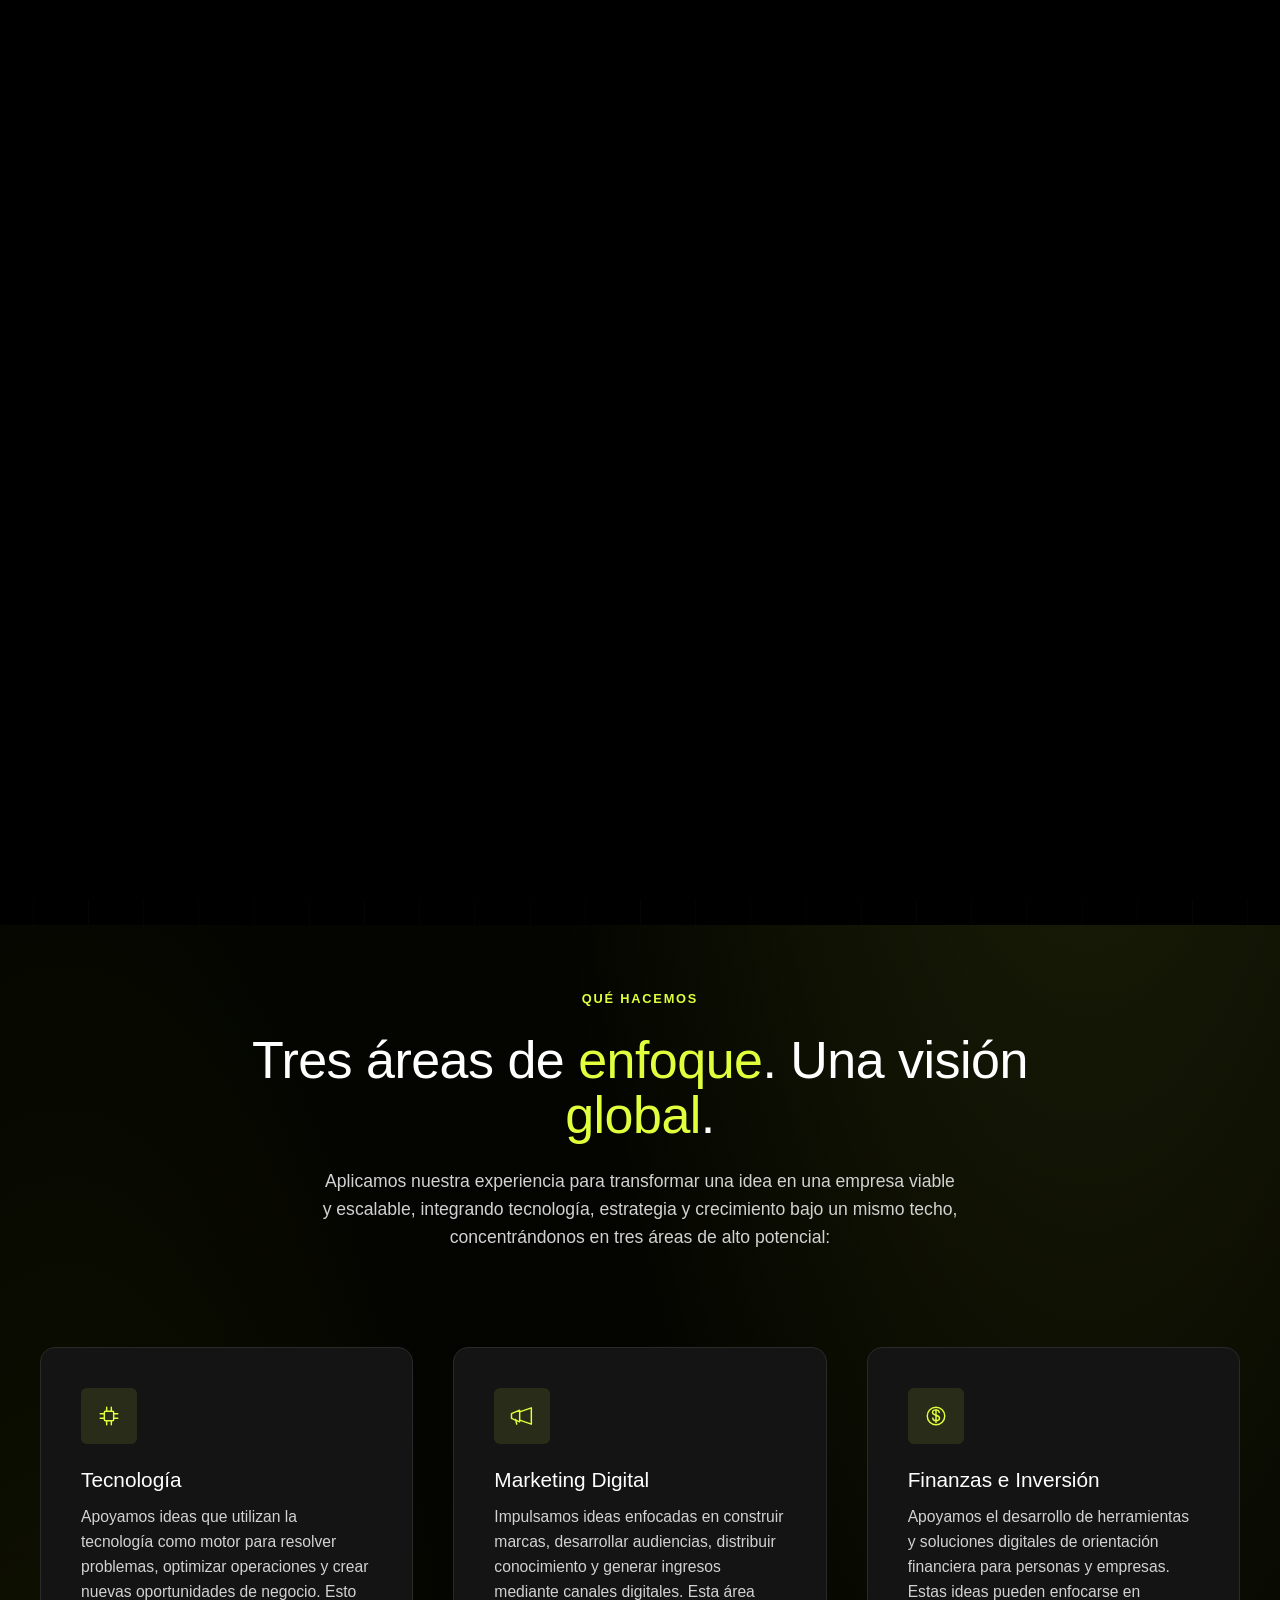
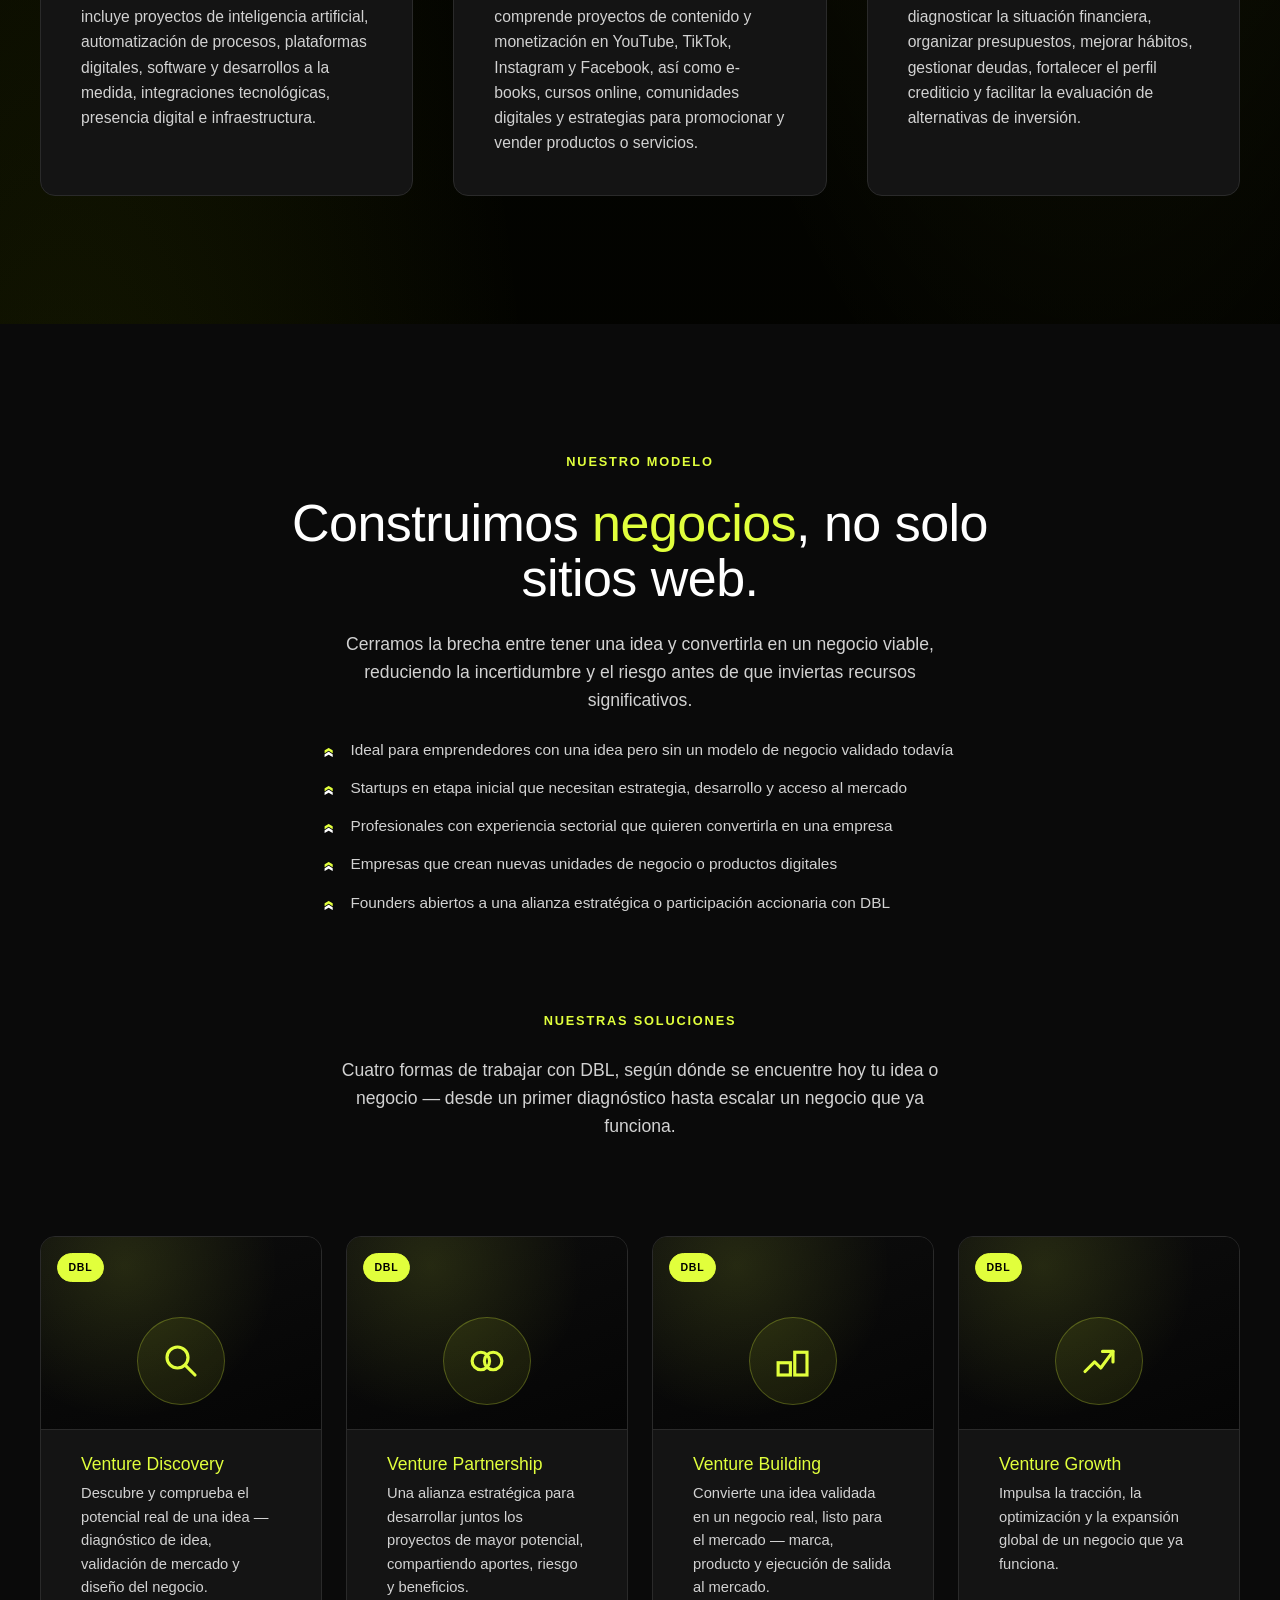
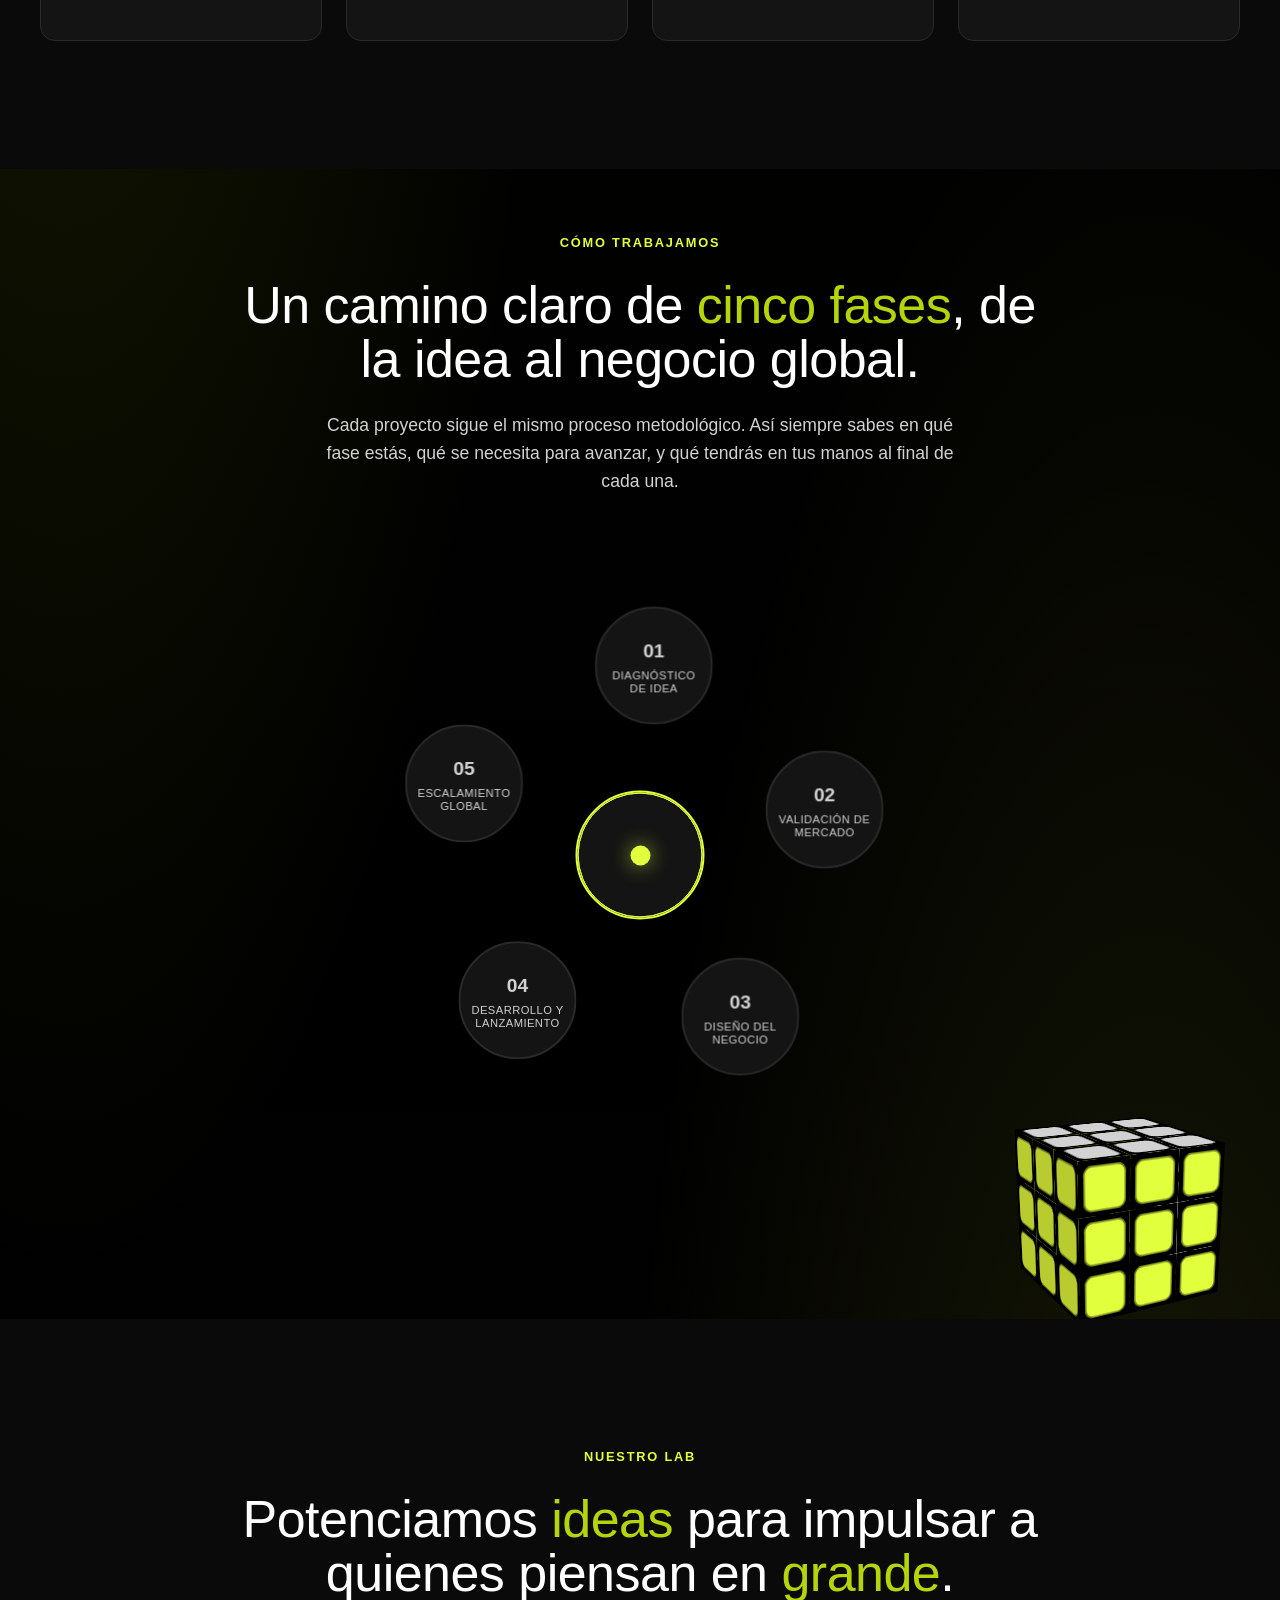
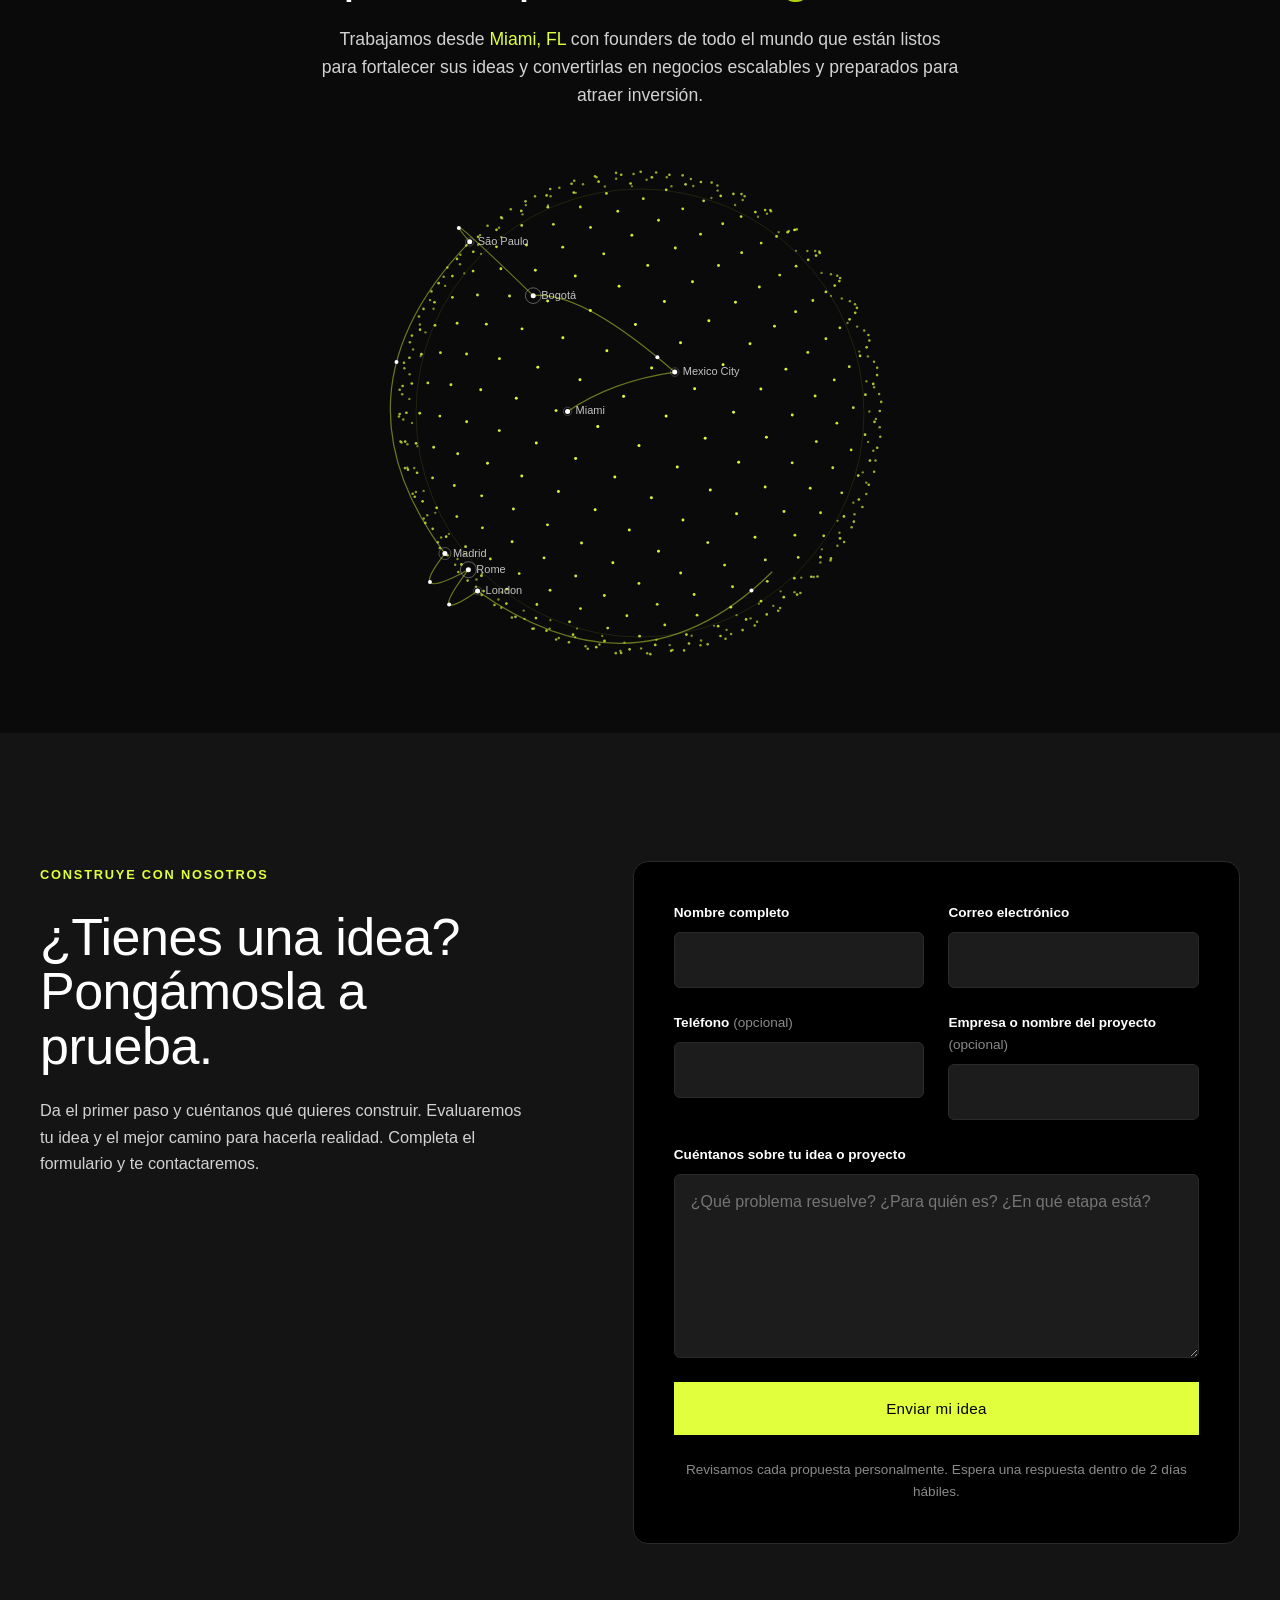
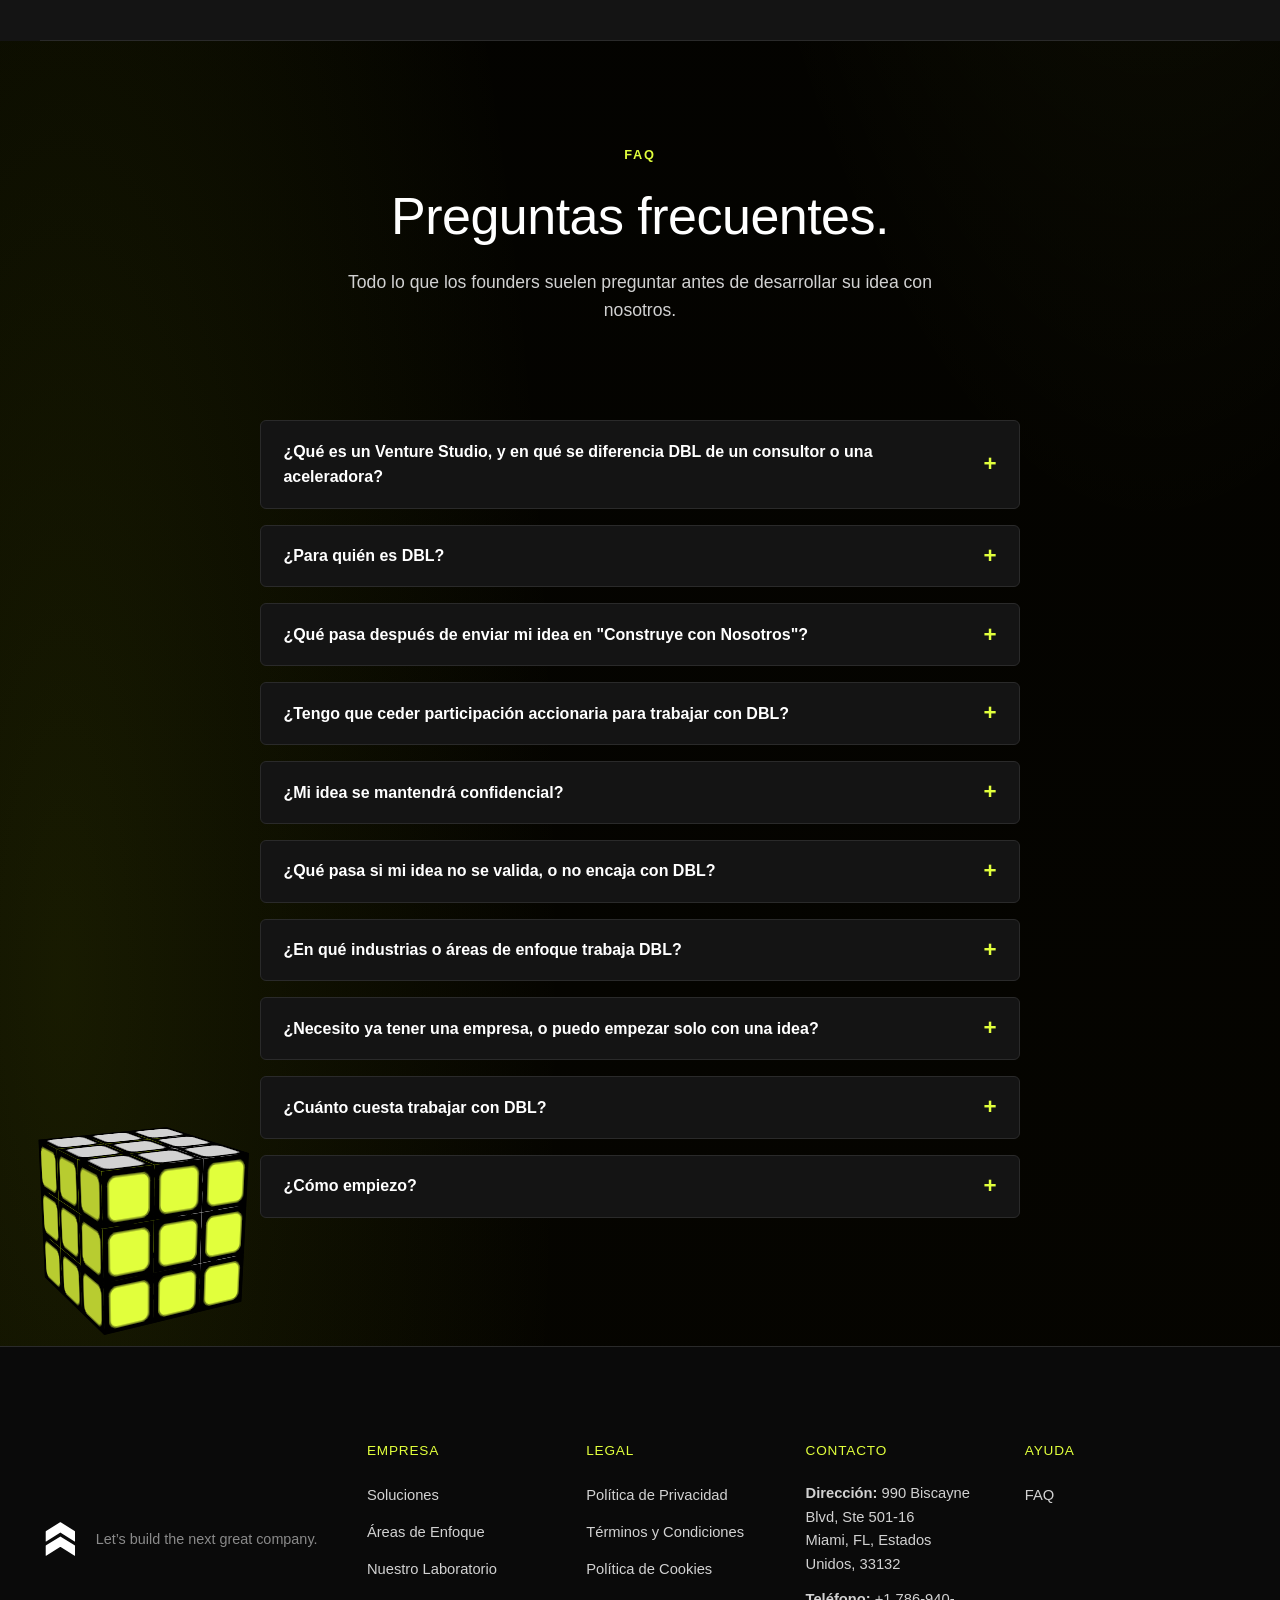
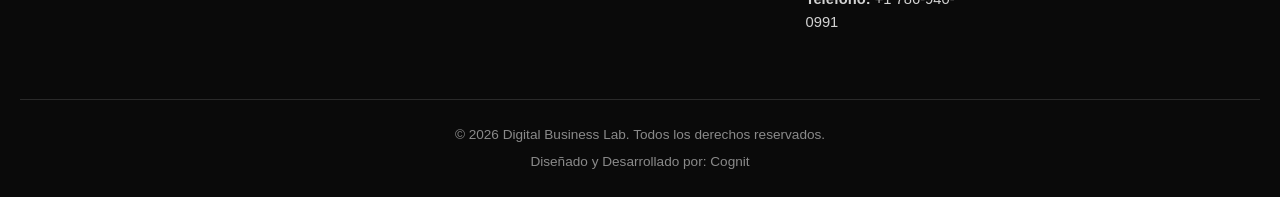
==== commit ff8f827d: "Tighten the gap before the 5-phase timeline in How We Work The lead paragraph's bottom margin and th" ====
--- a/es/index.html
+++ b/es/index.html
@@ -20,7 +20,7 @@
 
   <link rel="icon" href="data:image/svg+xml,%3Csvg xmlns='http://www.w3.org/2000/svg' viewBox='0 0 100 100'%3E%3Cpath d='M50 15 L85 40 L70 40 L70 85 L30 85 L30 40 L15 40 Z' fill='%23E1FF3C'/%3E%3C/svg%3E">
 
-  <link rel="stylesheet" href="../styles.css?v=8">
+  <link rel="stylesheet" href="../styles.css?v=9">
   <noscript><style>.reveal { opacity: 1 !important; transform: none !important; } #pageLoader { display: none !important; }</style></noscript>
 </head>
 <body>
@@ -529,7 +529,7 @@
       <div class="container">
         <p class="eyebrow eyebrow--center">Cómo Trabajamos</p>
         <h2 class="section__title reveal">Un camino claro de <span class="text-olive">cinco fases</span>, de la idea al negocio global.</h2>
-        <p class="section__lead reveal">
+        <p class="section__lead section__lead--gap-sm reveal">
           Cada proyecto sigue el mismo proceso metodológico. Así siempre sabes en qué fase estás, qué se necesita
           para avanzar, y qué tendrás en tus manos al final de cada una.
         </p>
--- a/styles.css
+++ b/styles.css
@@ -819,7 +819,7 @@
    expand its detail card. No new dependencies (no React/Tailwind/shadcn),
    styled entirely with DBL's own palette.
    ========================================================= */
-.orbital { margin-top: var(--space-2xl); }
+.orbital { margin-top: 0; }
 
 .orbital__stage {
   position: relative;
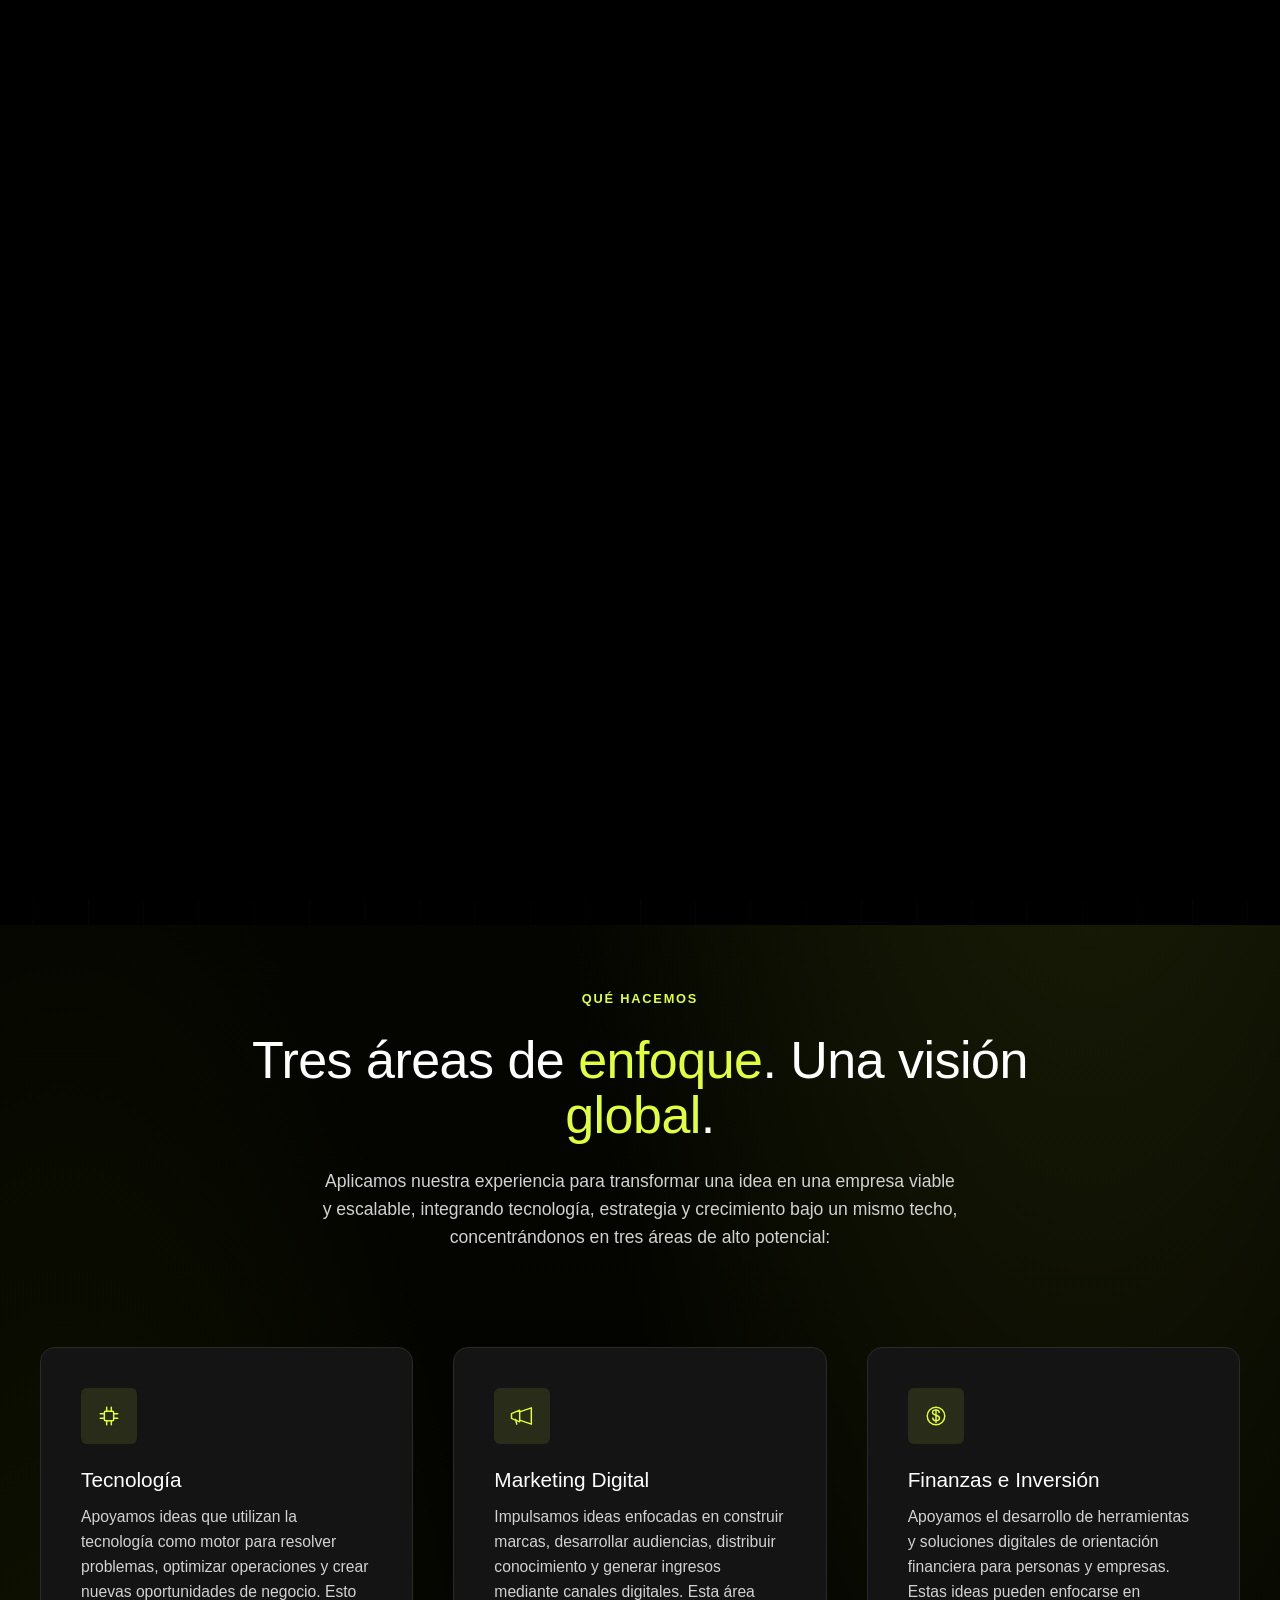
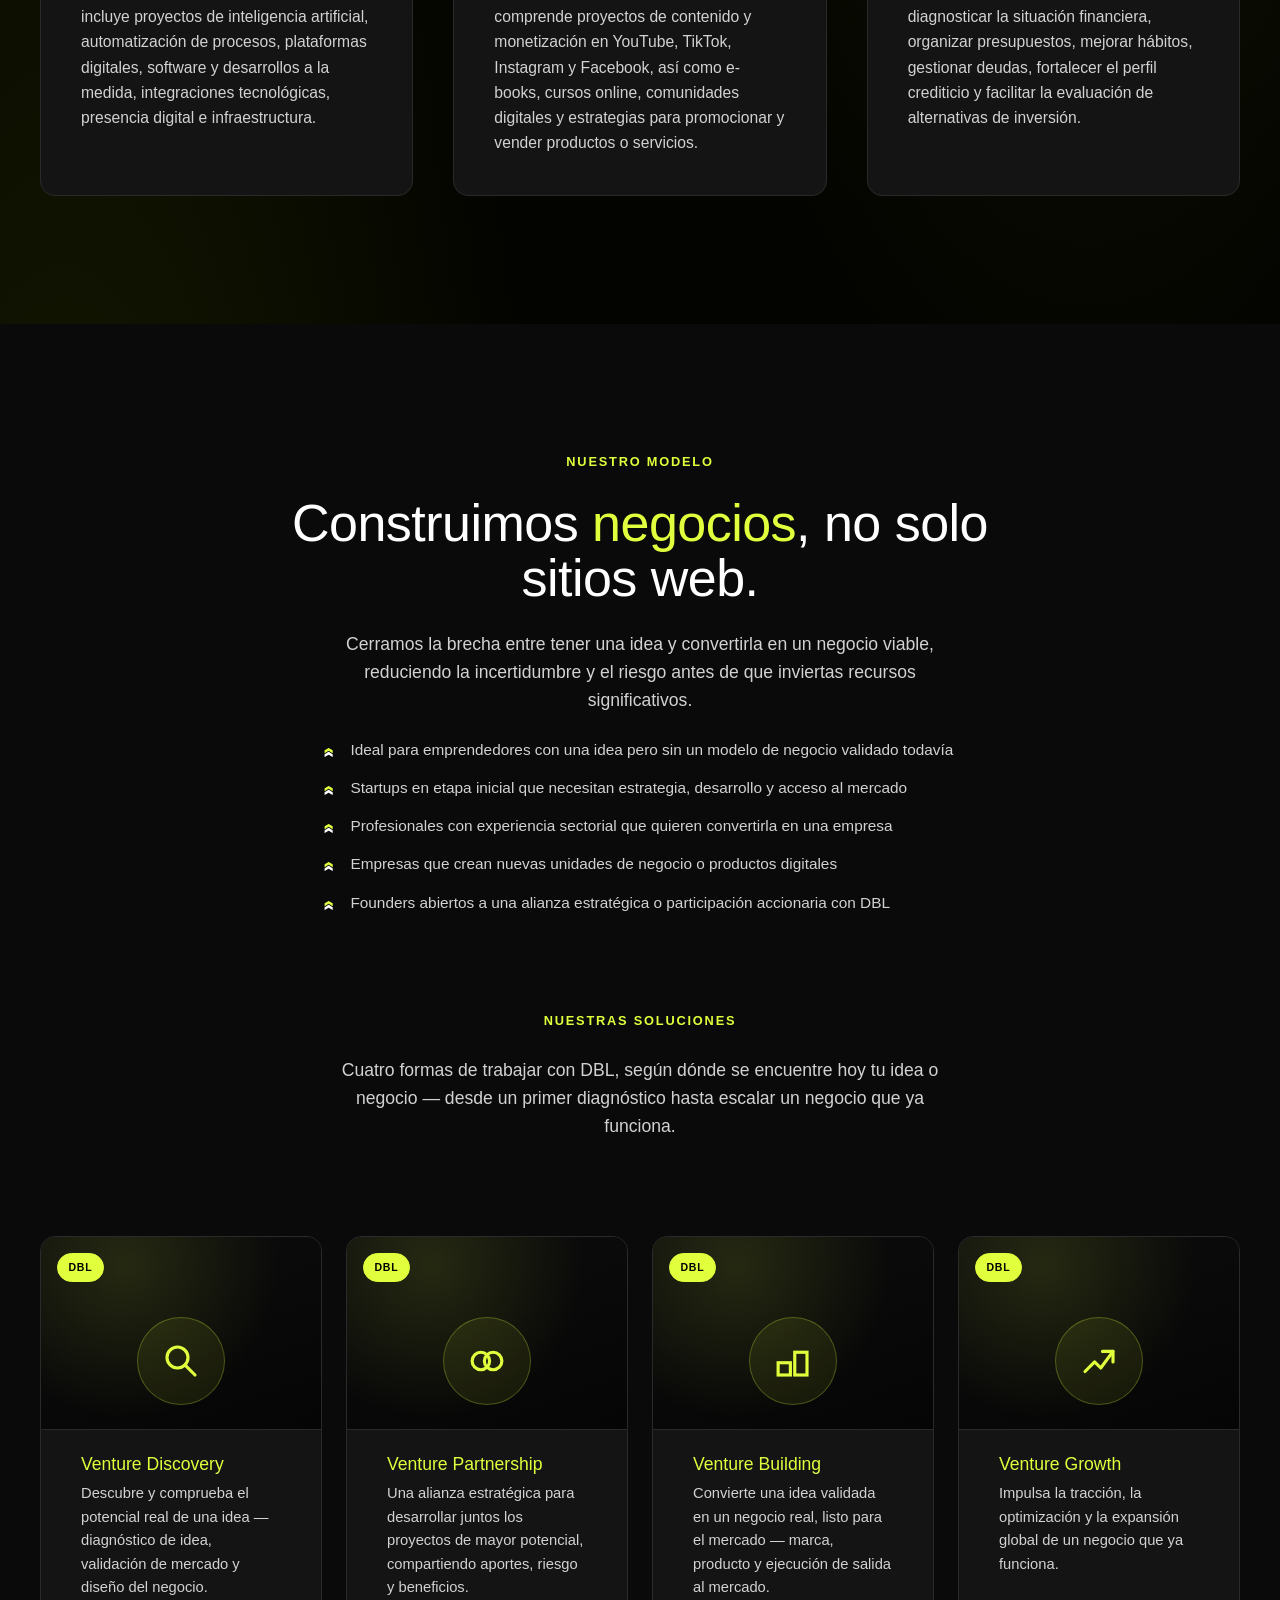
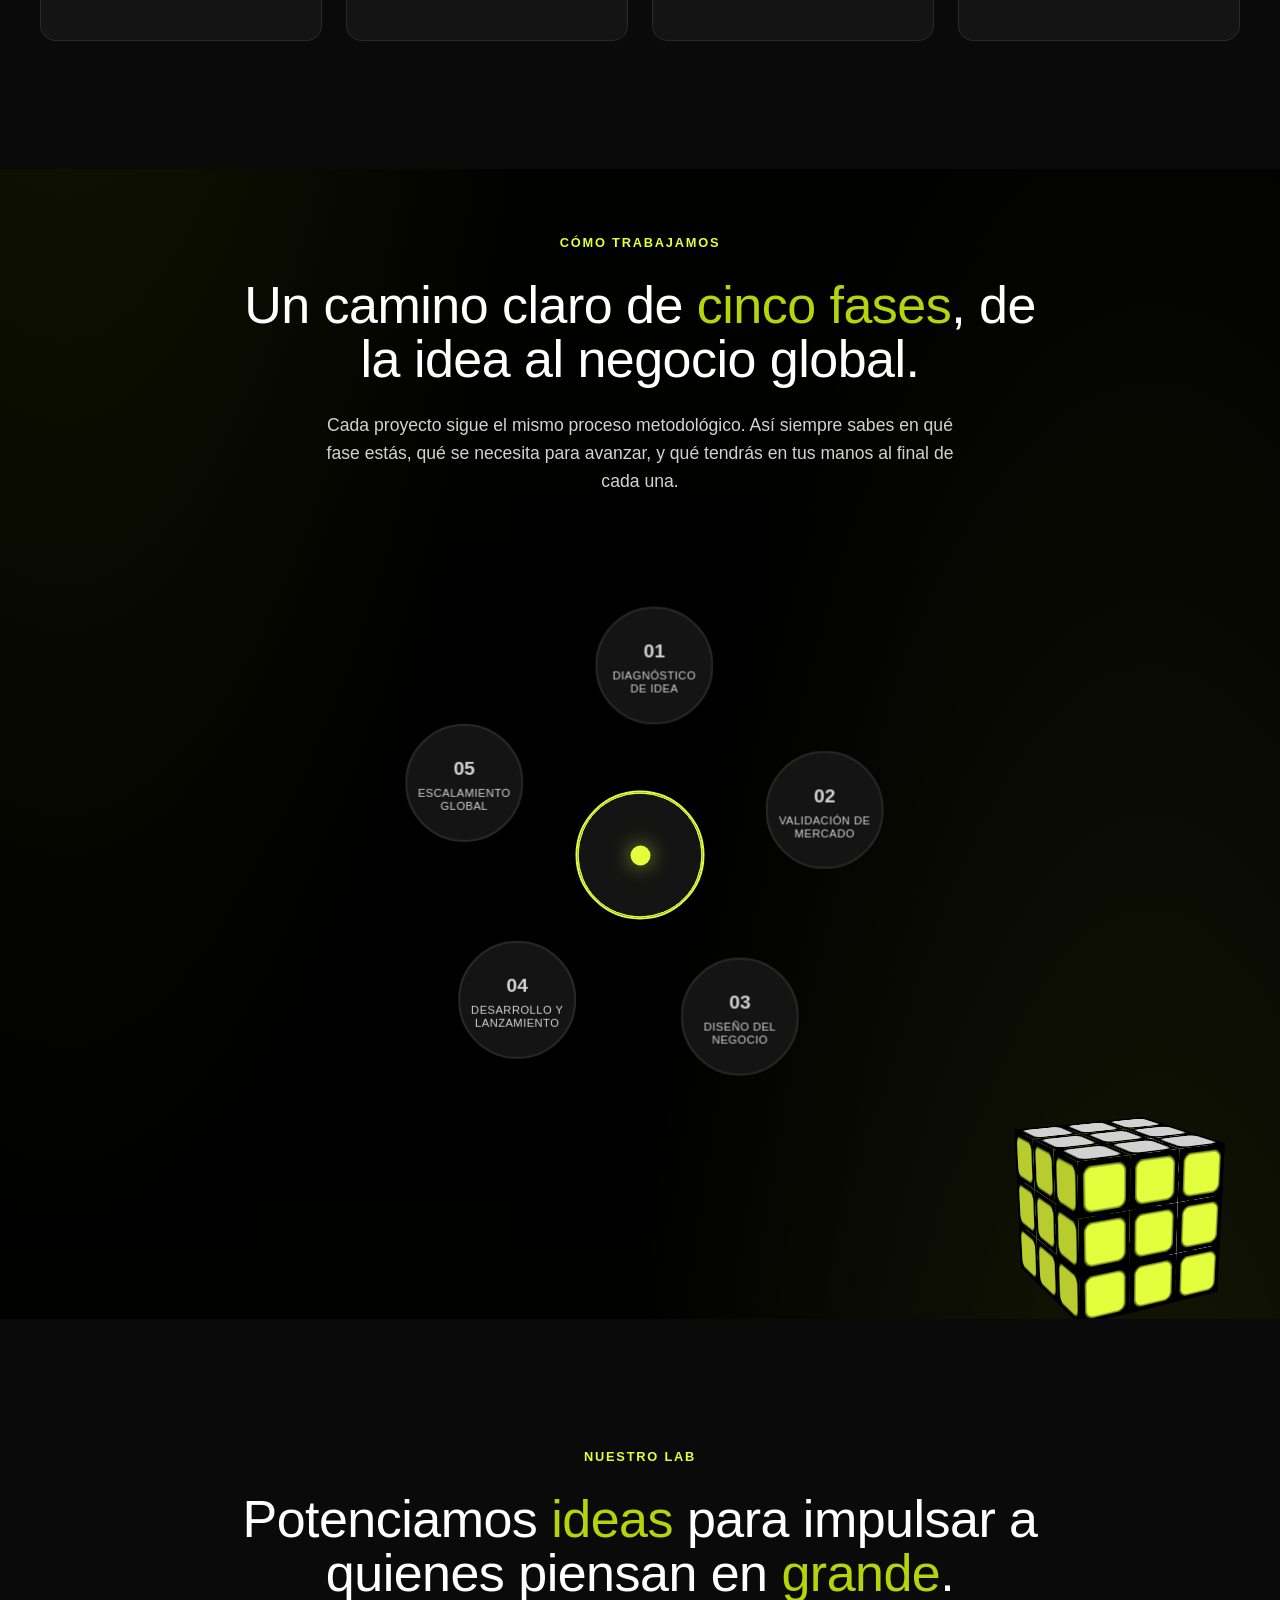
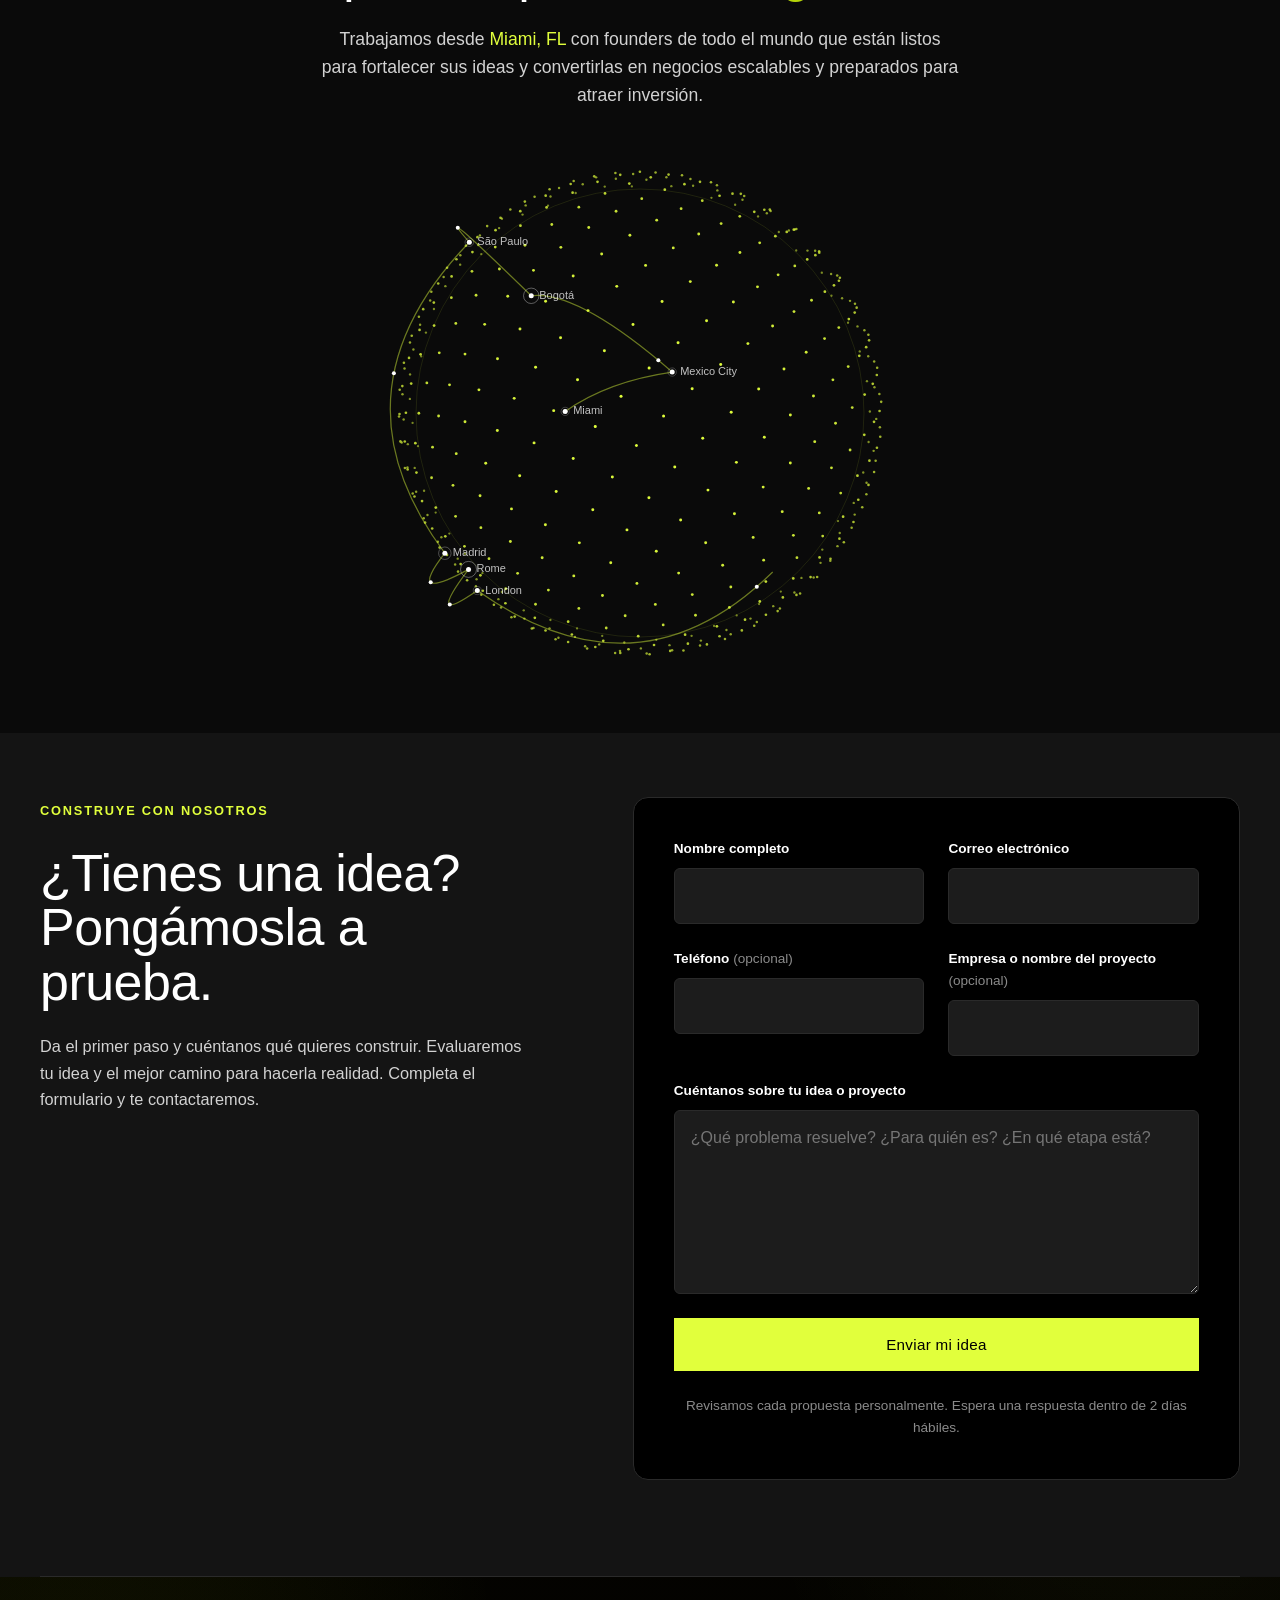
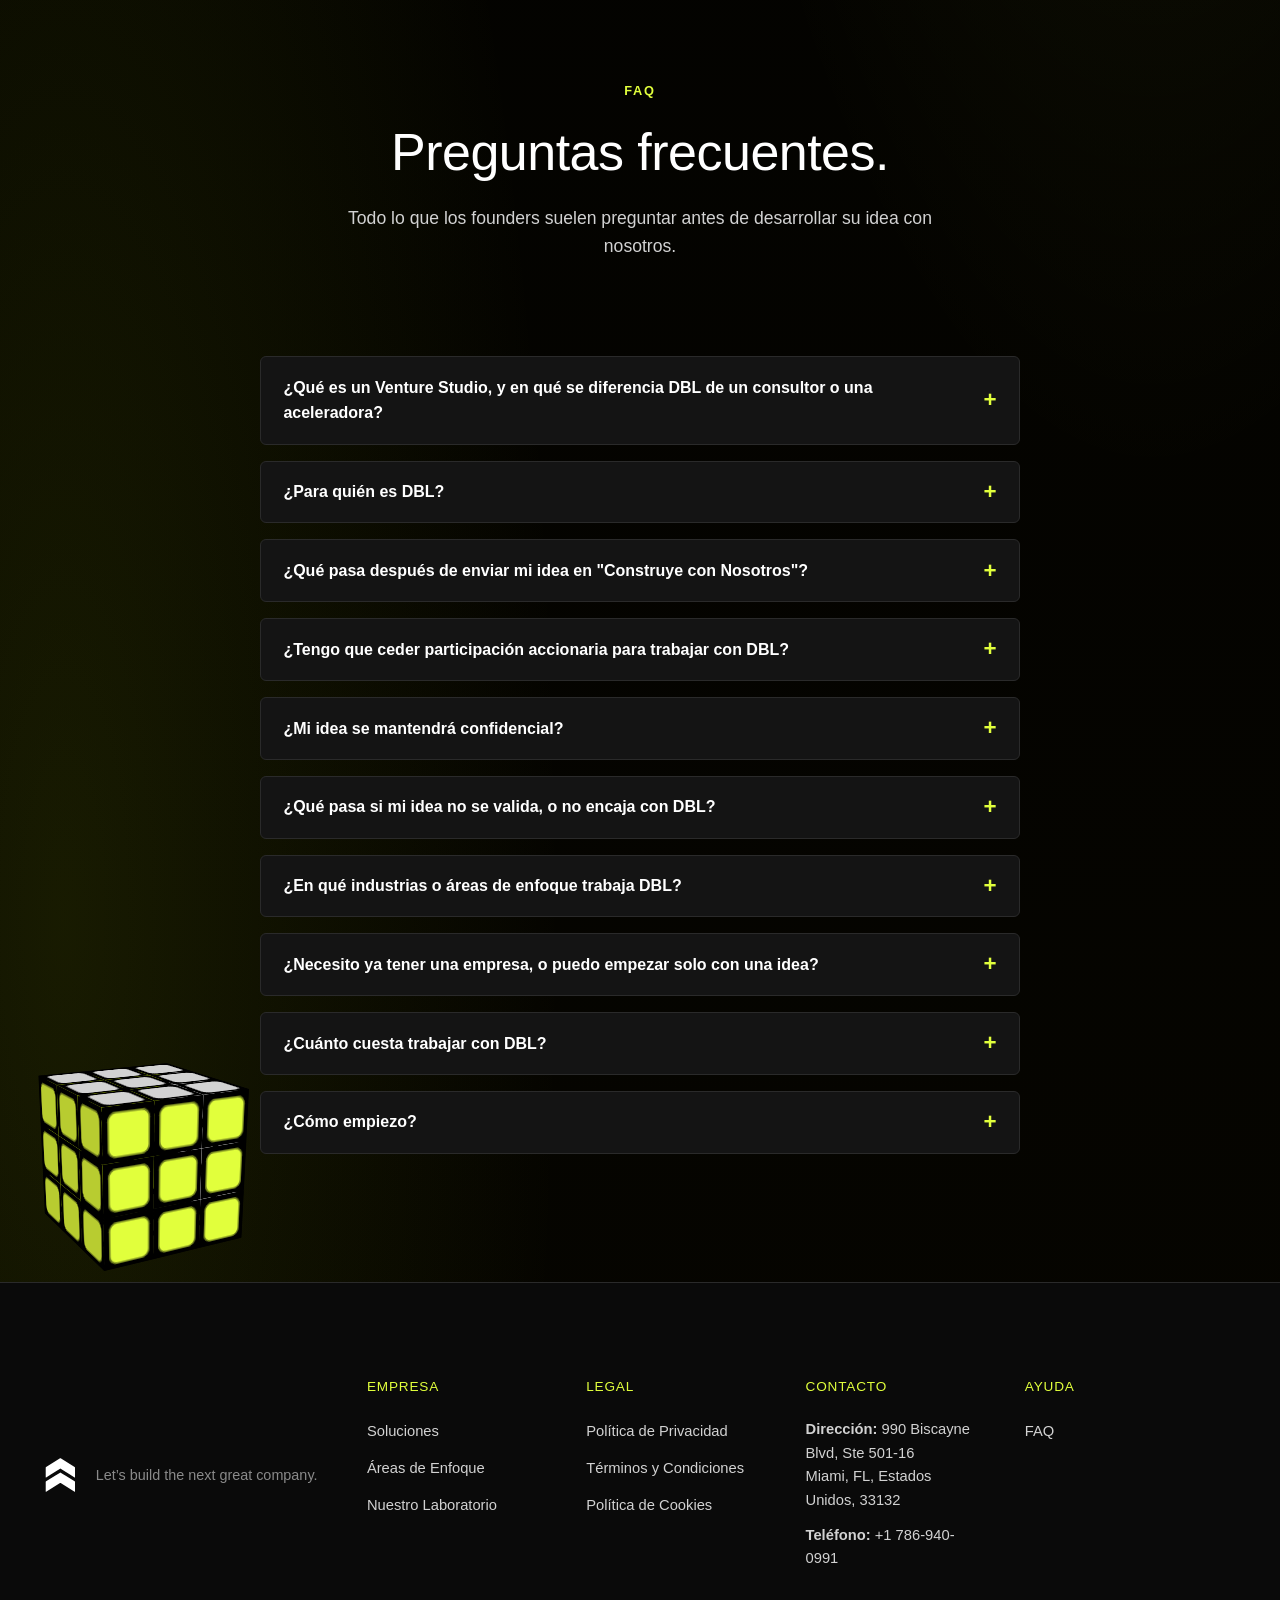
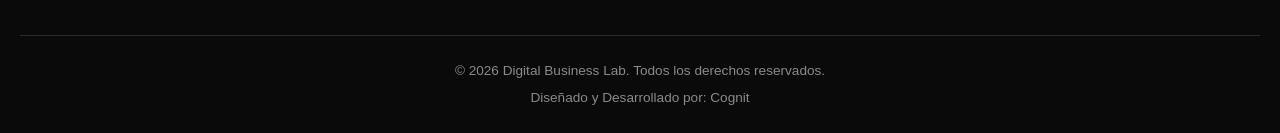
==== commit 1332506f: "Tighten Build With Us section's top padding #build-with-us was still using the default 8rem top padd" ====
--- a/es/index.html
+++ b/es/index.html
@@ -20,7 +20,7 @@
 
   <link rel="icon" href="data:image/svg+xml,%3Csvg xmlns='http://www.w3.org/2000/svg' viewBox='0 0 100 100'%3E%3Cpath d='M50 15 L85 40 L70 40 L70 85 L30 85 L30 40 L15 40 Z' fill='%23E1FF3C'/%3E%3C/svg%3E">
 
-  <link rel="stylesheet" href="../styles.css?v=9">
+  <link rel="stylesheet" href="../styles.css?v=10">
   <noscript><style>.reveal { opacity: 1 !important; transform: none !important; } #pageLoader { display: none !important; }</style></noscript>
 </head>
 <body>
--- a/styles.css
+++ b/styles.css
@@ -630,7 +630,7 @@
 /* Build With Us sits directly above FAQ with no visual break between them
    (same dark tone family), so the usual double section padding reads as an
    empty gap — tighten just this boundary. */
-#build-with-us { padding-bottom: 0; }
+#build-with-us { padding-top: var(--space-xl); padding-bottom: 0; }
 #faq { padding-top: var(--space-xl); }
 
 /* The stacked top+bottom section padding reads as an oversized empty
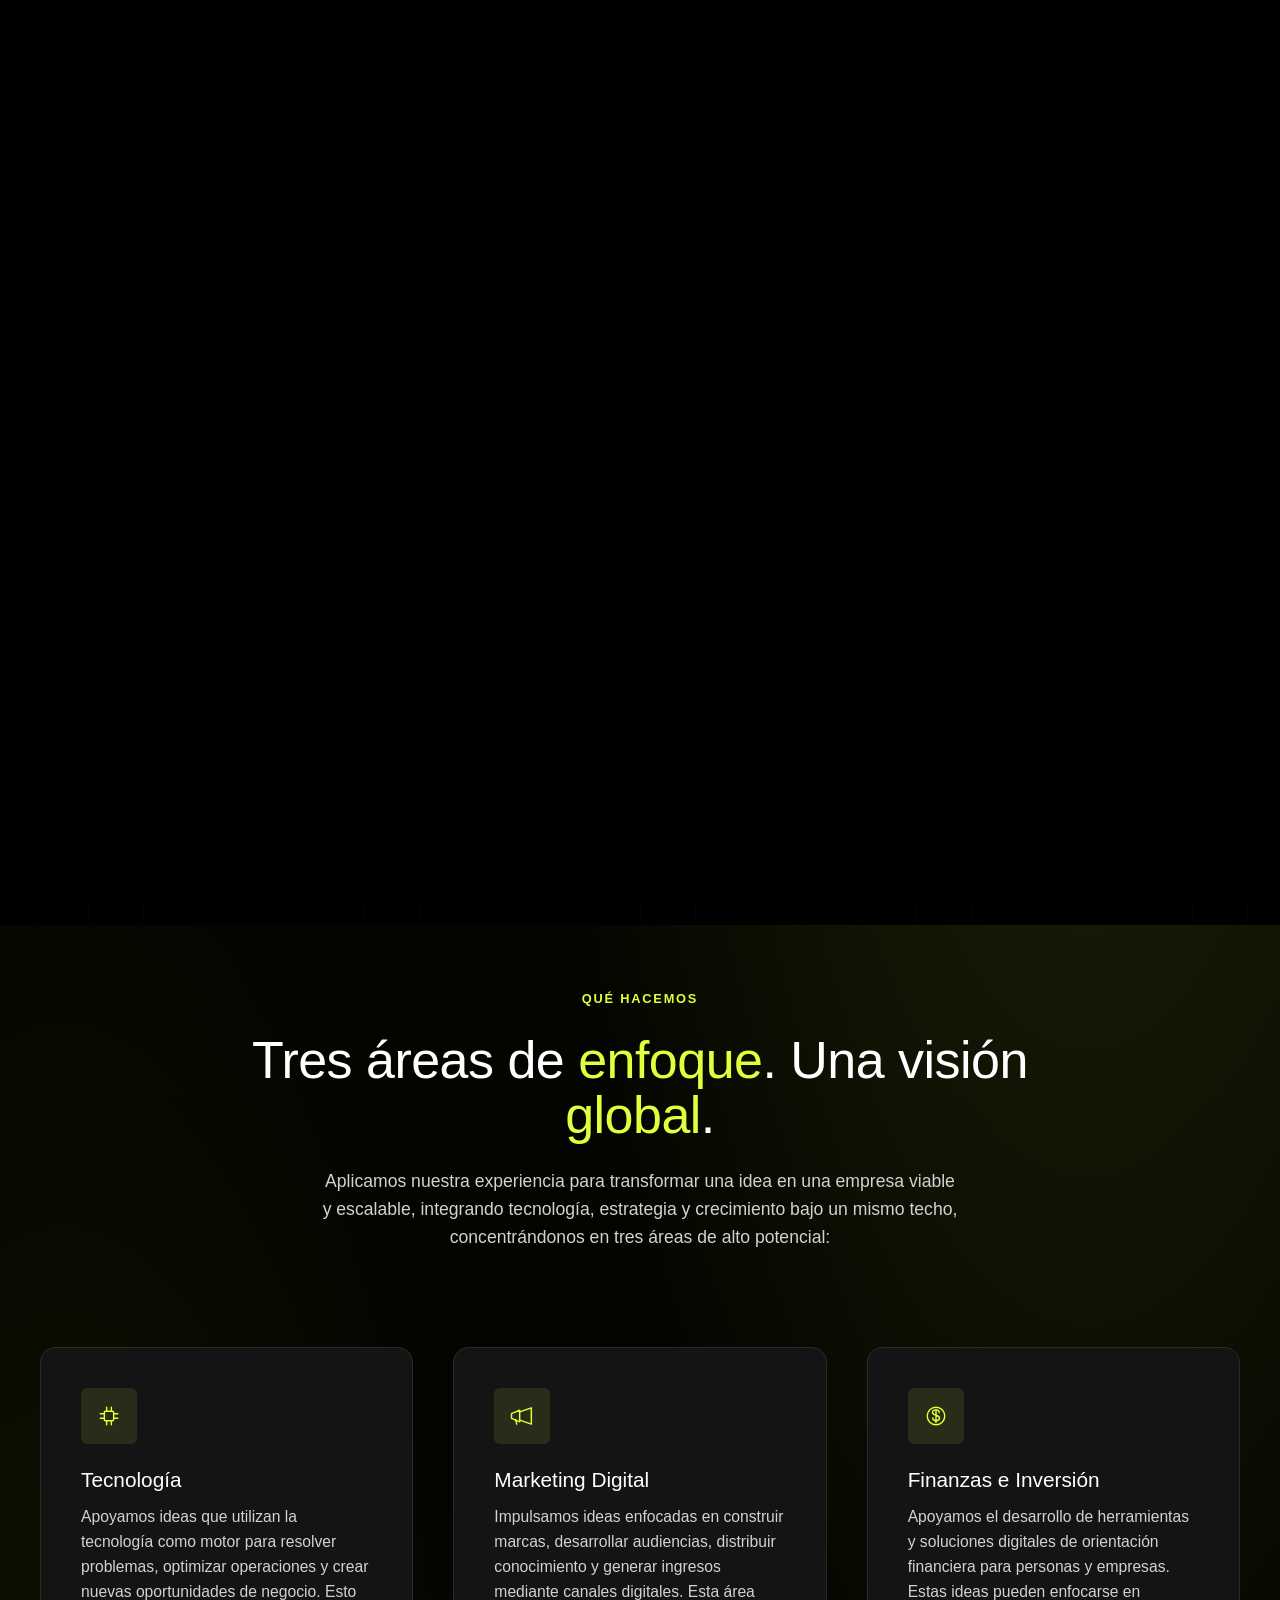
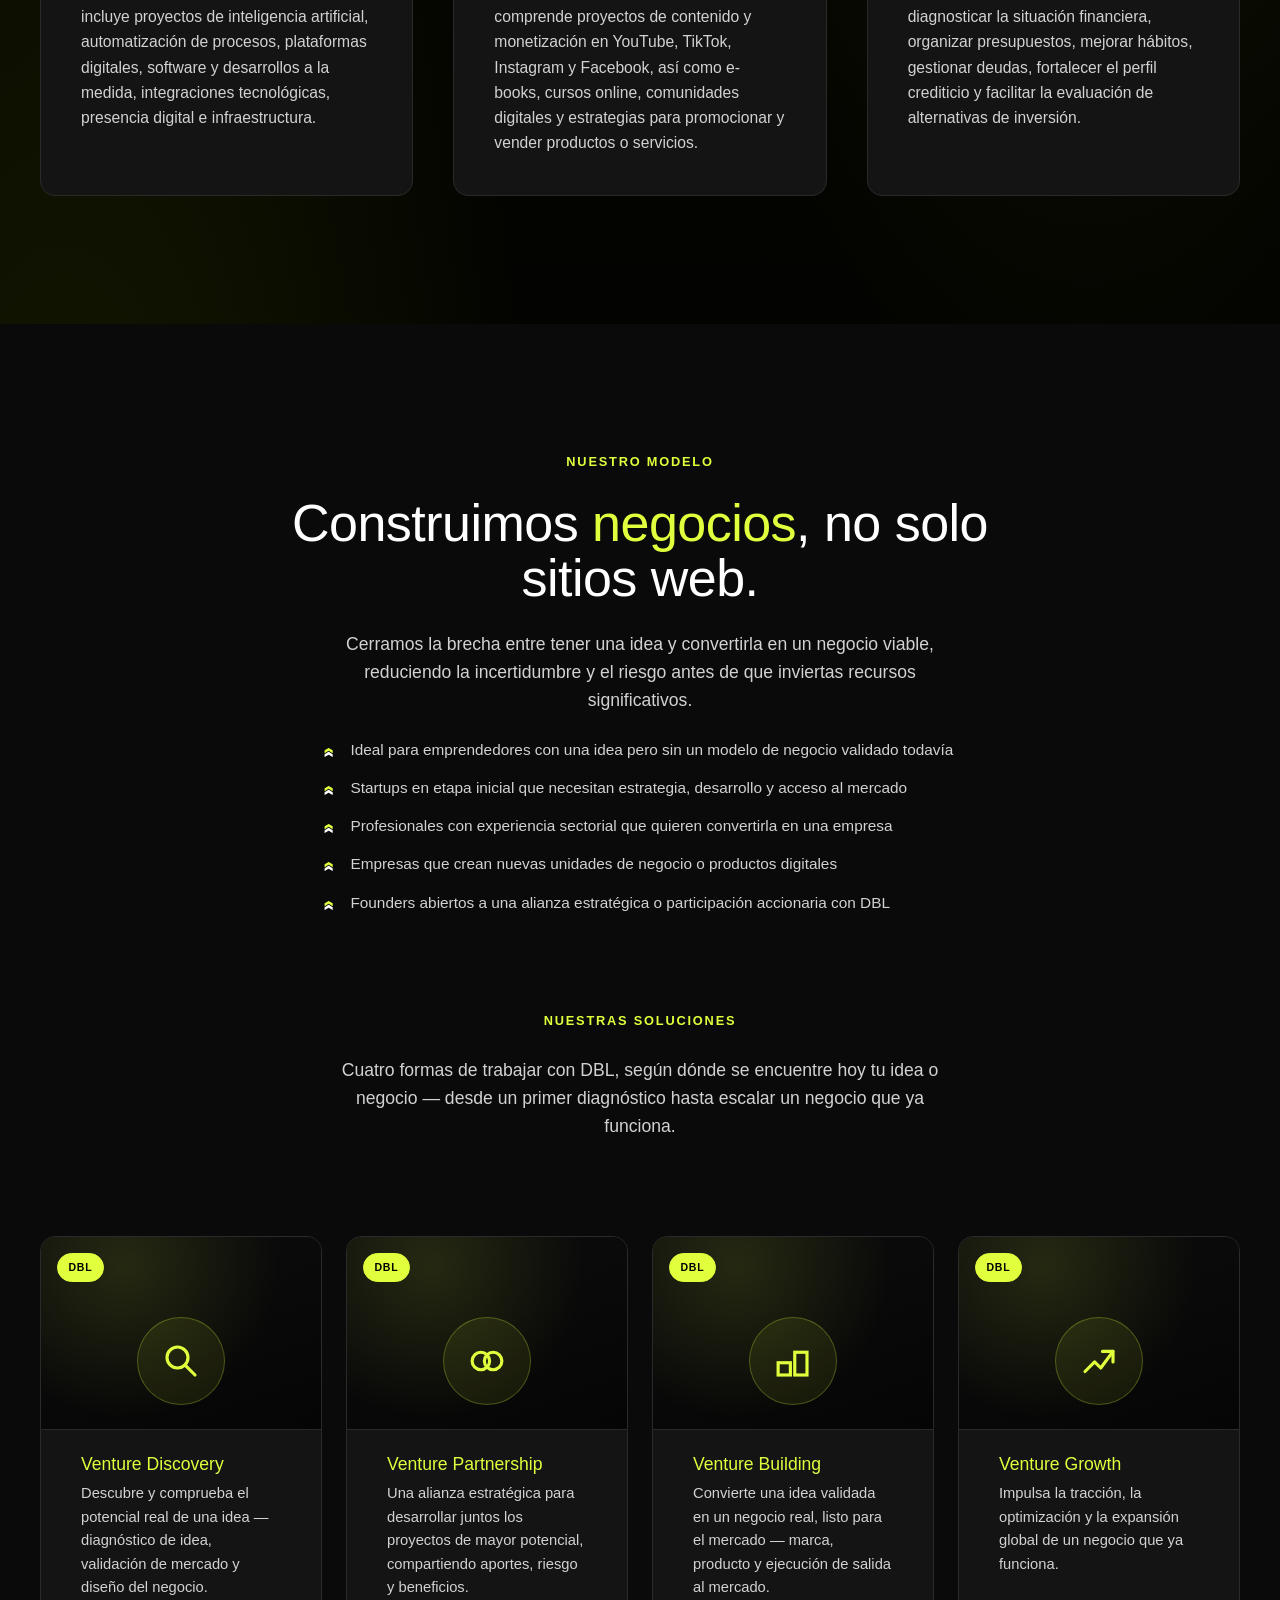
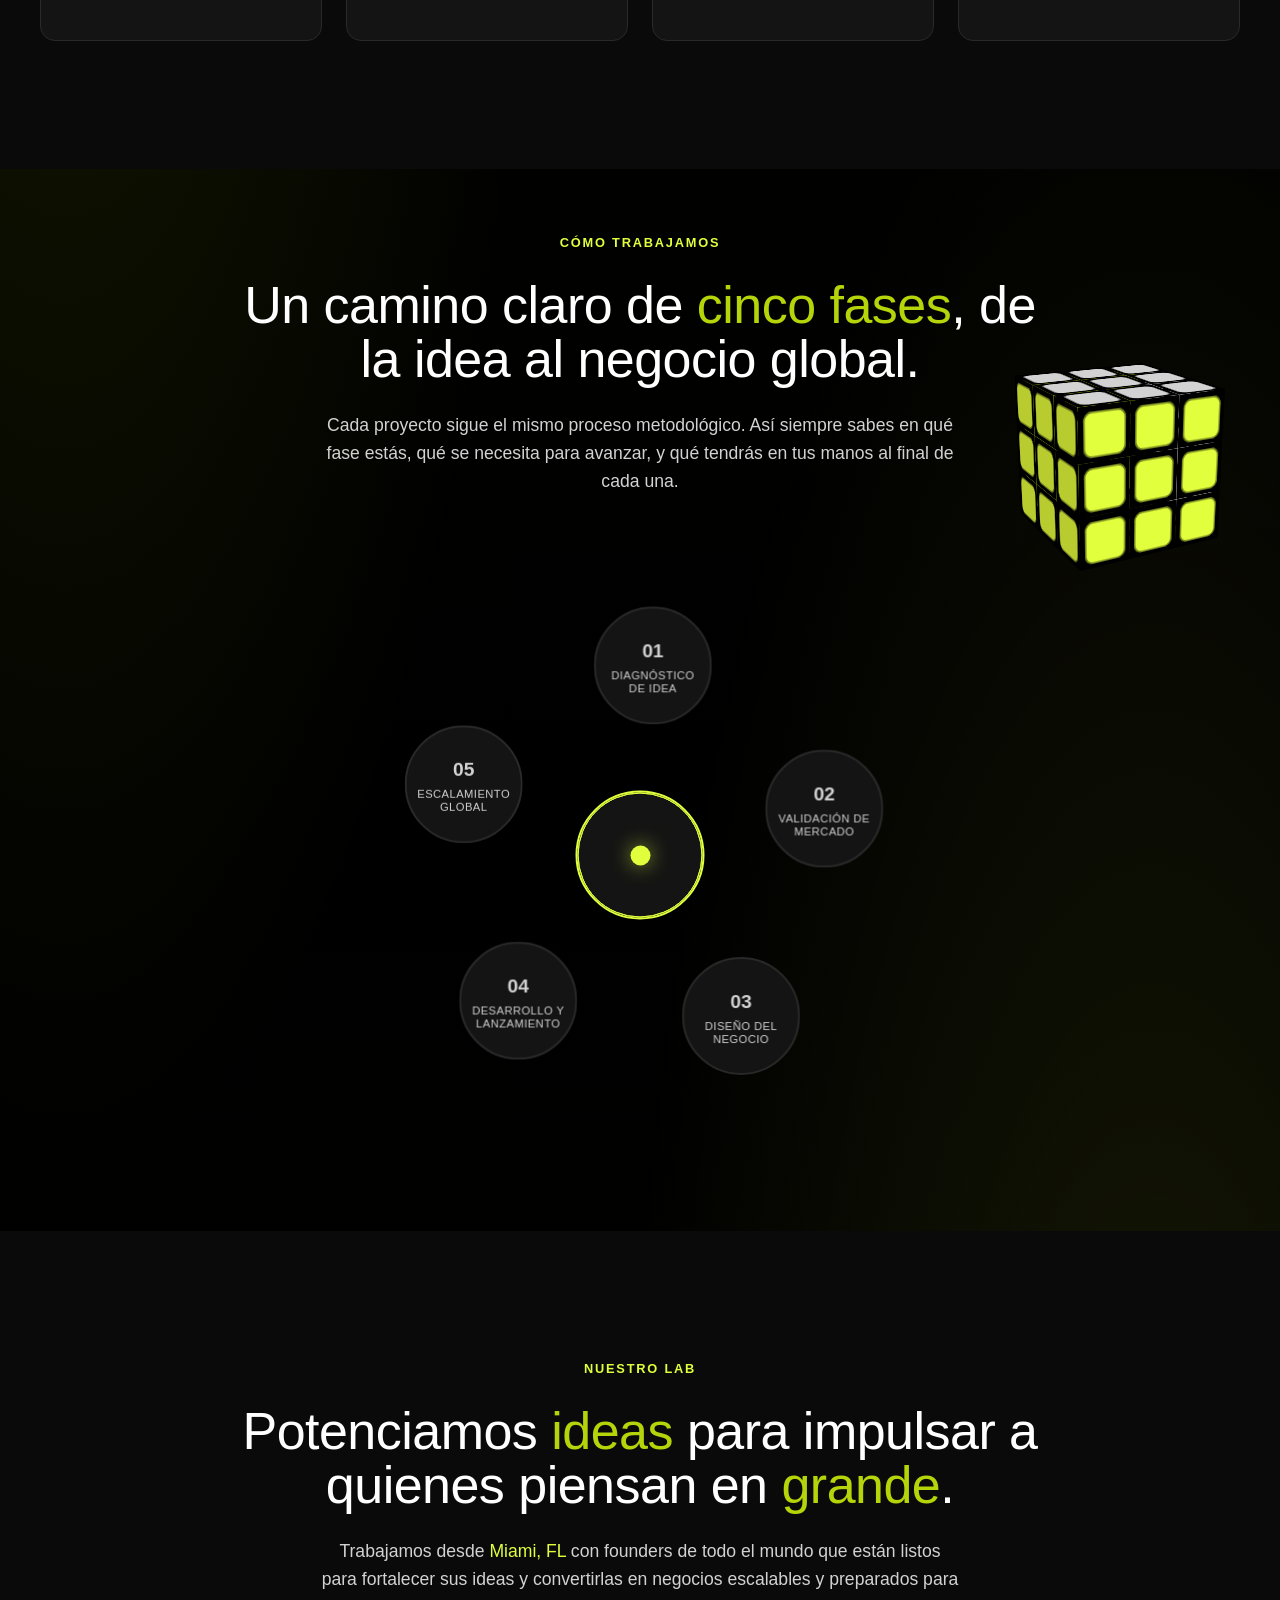
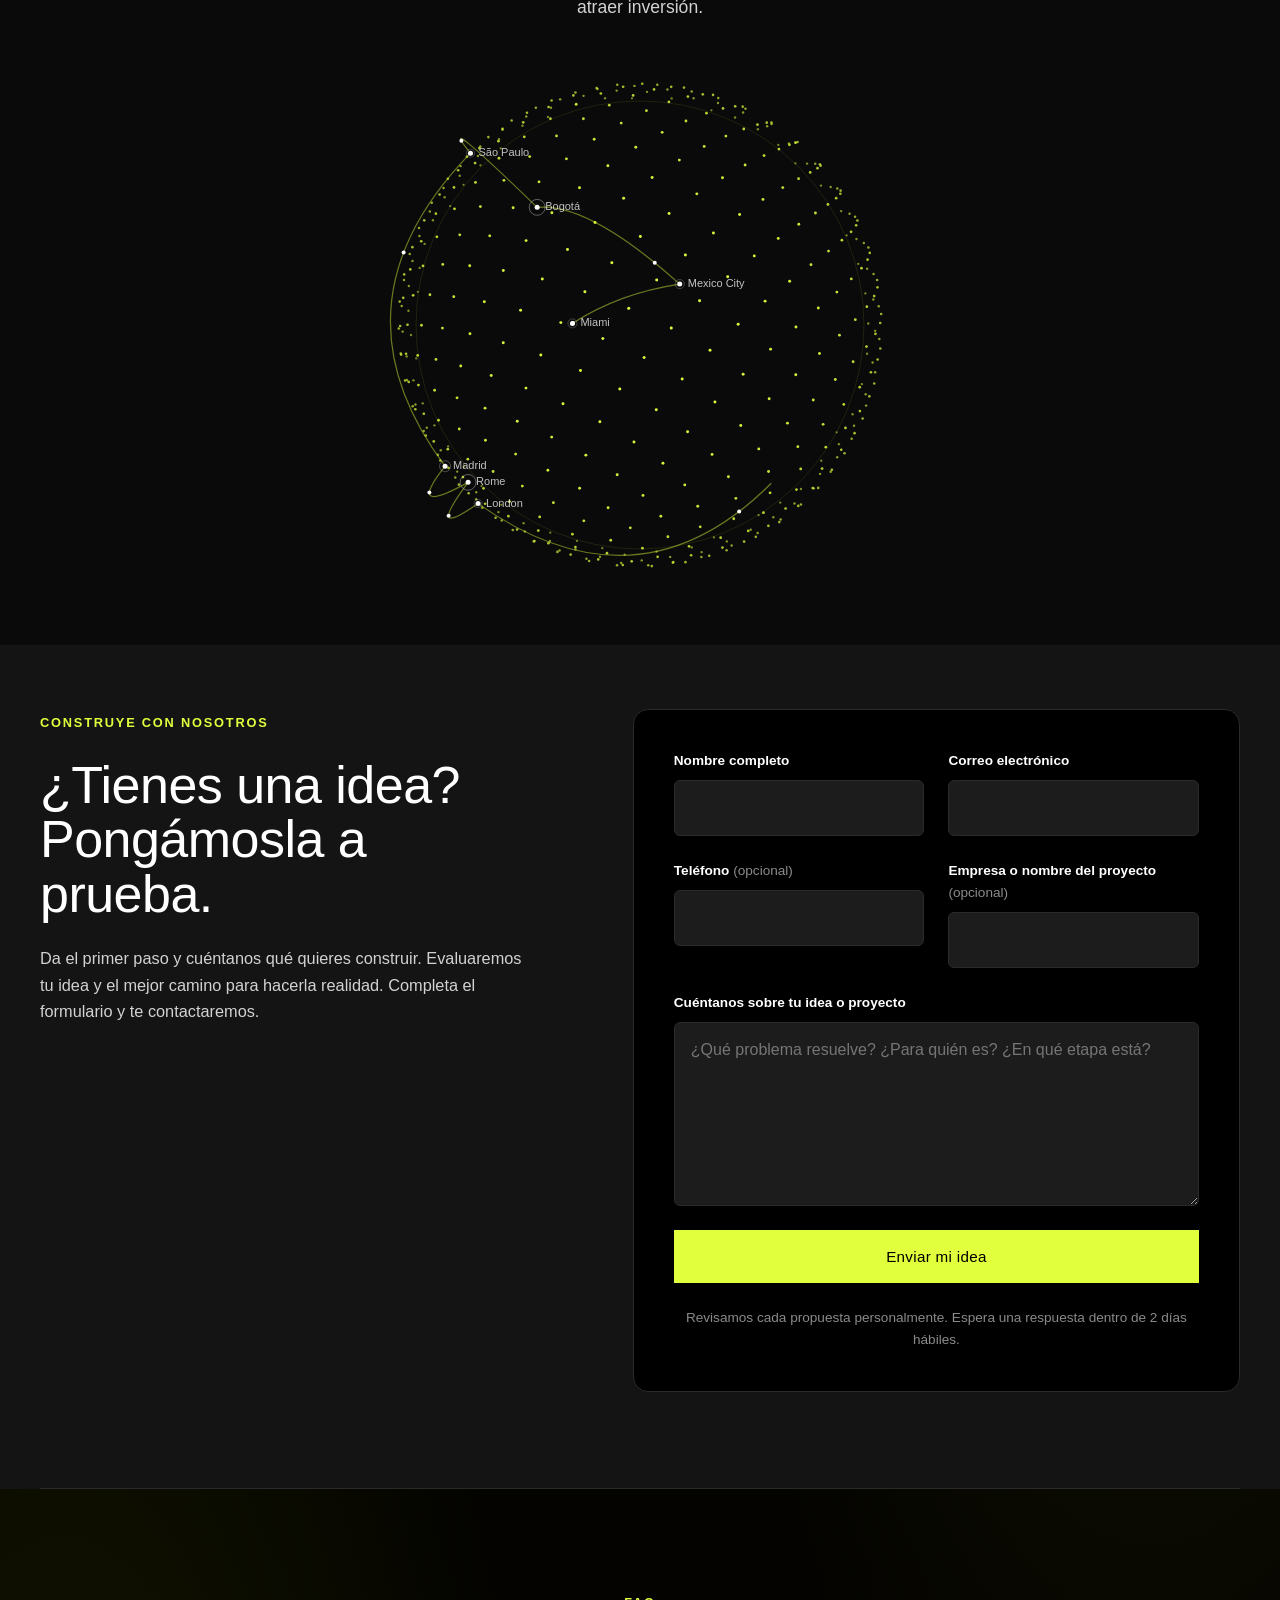
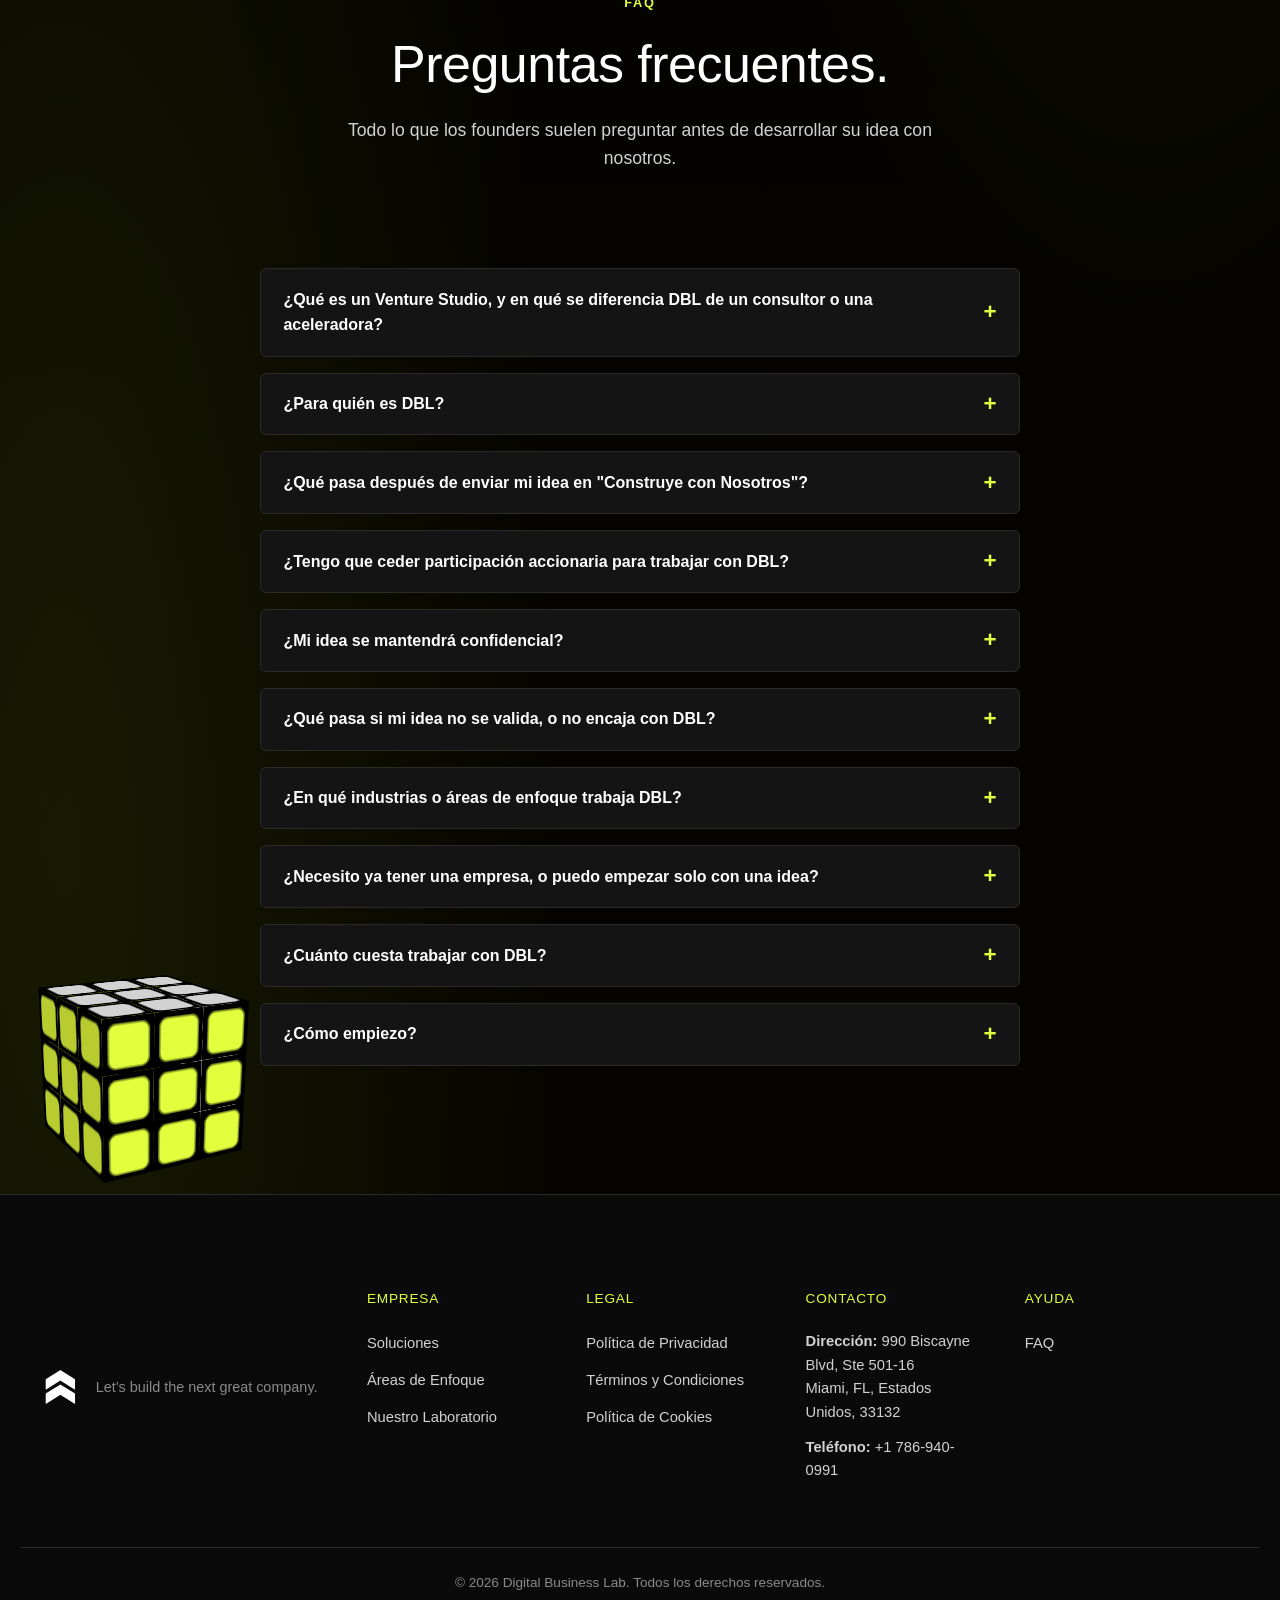
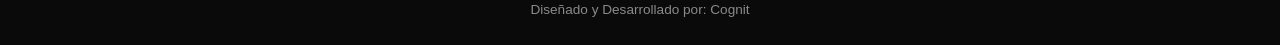
==== commit eca38536: "Move process section's cube up; tighten its bottom padding The decorative cube in "How We Work" sat " ====
--- a/es/index.html
+++ b/es/index.html
@@ -20,7 +20,7 @@
 
   <link rel="icon" href="data:image/svg+xml,%3Csvg xmlns='http://www.w3.org/2000/svg' viewBox='0 0 100 100'%3E%3Cpath d='M50 15 L85 40 L70 40 L70 85 L30 85 L30 40 L15 40 Z' fill='%23E1FF3C'/%3E%3C/svg%3E">
 
-  <link rel="stylesheet" href="../styles.css?v=10">
+  <link rel="stylesheet" href="../styles.css?v=11">
   <noscript><style>.reveal { opacity: 1 !important; transform: none !important; } #pageLoader { display: none !important; }</style></noscript>
 </head>
 <body>
--- a/styles.css
+++ b/styles.css
@@ -569,7 +569,7 @@
    top, so the reliably empty margin is at the bottom, below the last
    piece of content and before the section's own bottom padding ends. */
 .rubik3d--corner-left-1  { left: 1.5%; right: auto; bottom: 3%; top: auto; }
-.rubik3d--corner-right-1 { right: 7%; left: auto; bottom: 3%; top: auto; }
+.rubik3d--corner-right-1 { right: 7%; left: auto; top: 20%; bottom: auto; }
 .rubik3d--corner-left-2  { left: 5%; right: auto; bottom: 4%; top: auto; }
 .rubik3d--corner-right-2 { right: 7%; left: auto; bottom: 4%; top: auto; }
 
@@ -636,7 +636,7 @@
 /* The stacked top+bottom section padding reads as an oversized empty
    gap above these two headings — tighten just their top padding. */
 #focus-areas { padding-top: var(--space-xl); }
-#process { padding-top: var(--space-xl); }
+#process { padding-top: var(--space-xl); padding-bottom: var(--space-lg); }
 
 /* The globe fills most of #about's own visual weight, so the usual
    bottom section padding on top of it reads as an oversized empty
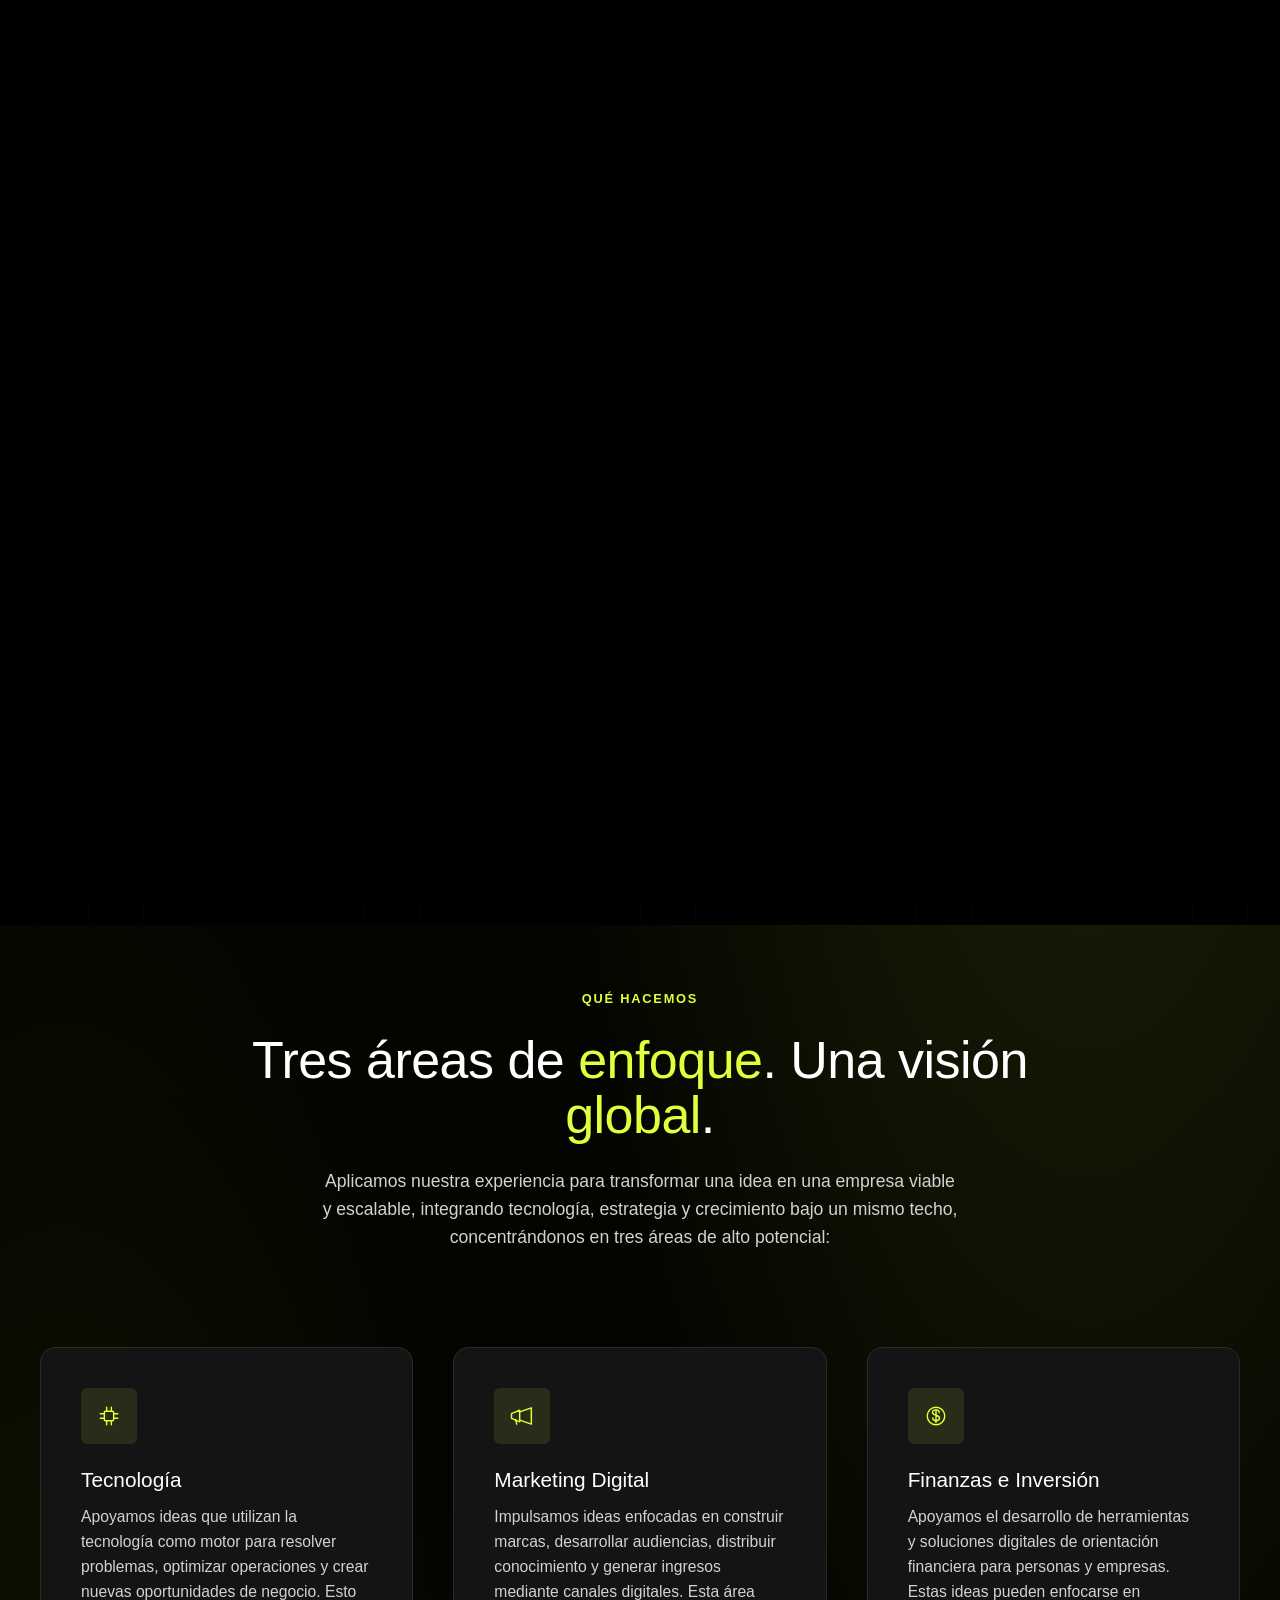
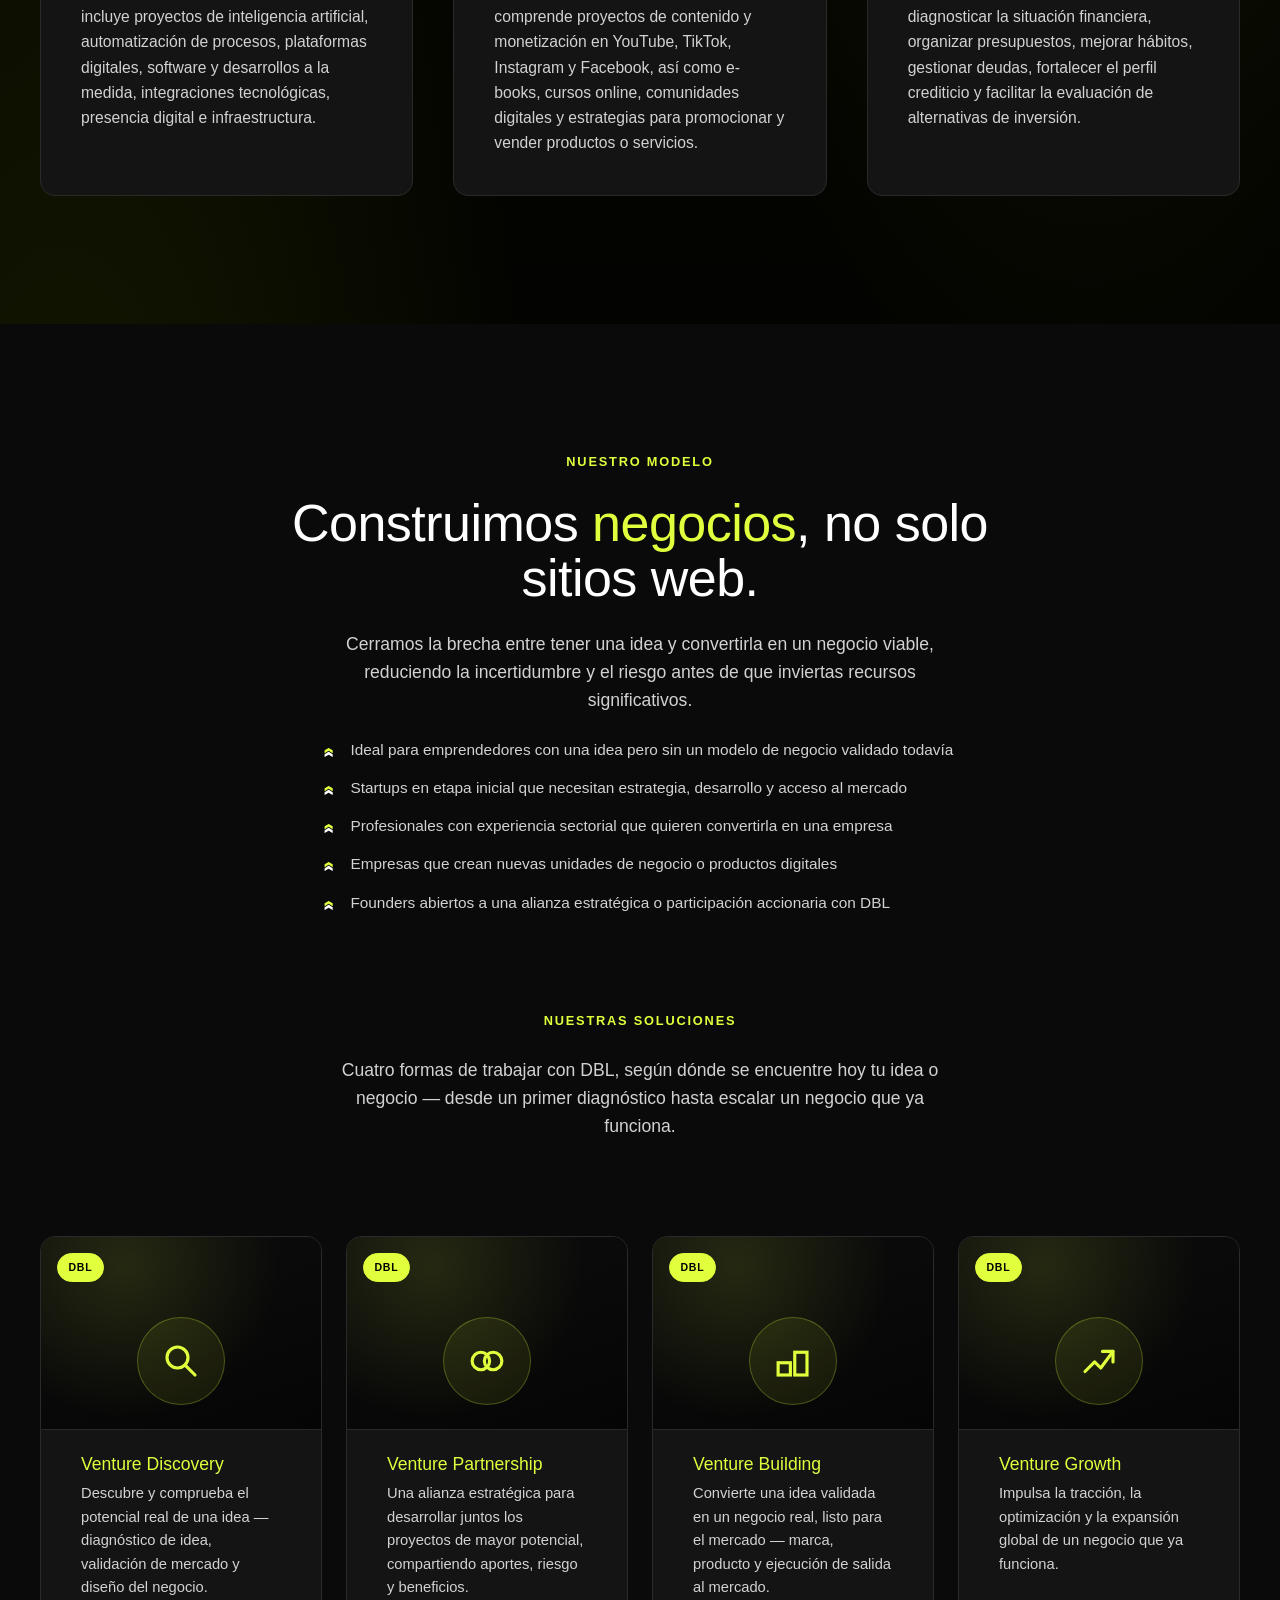
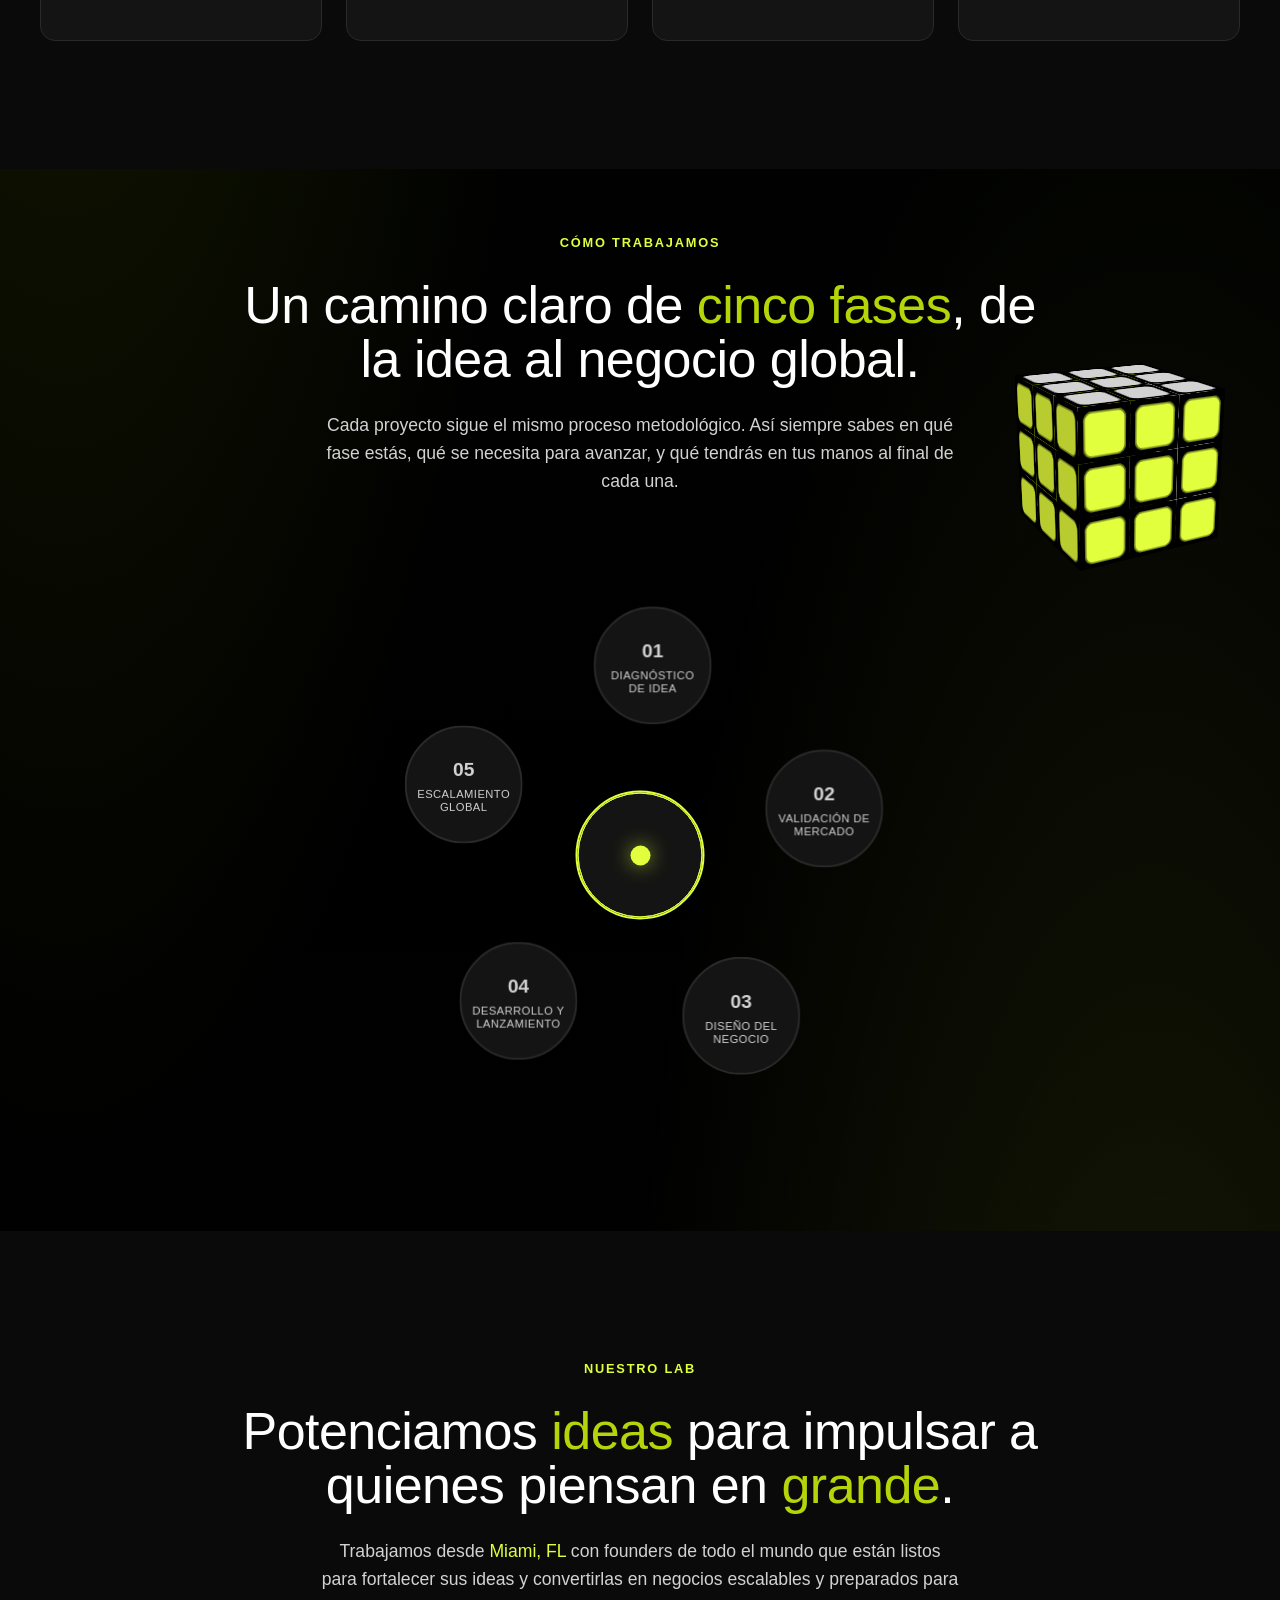
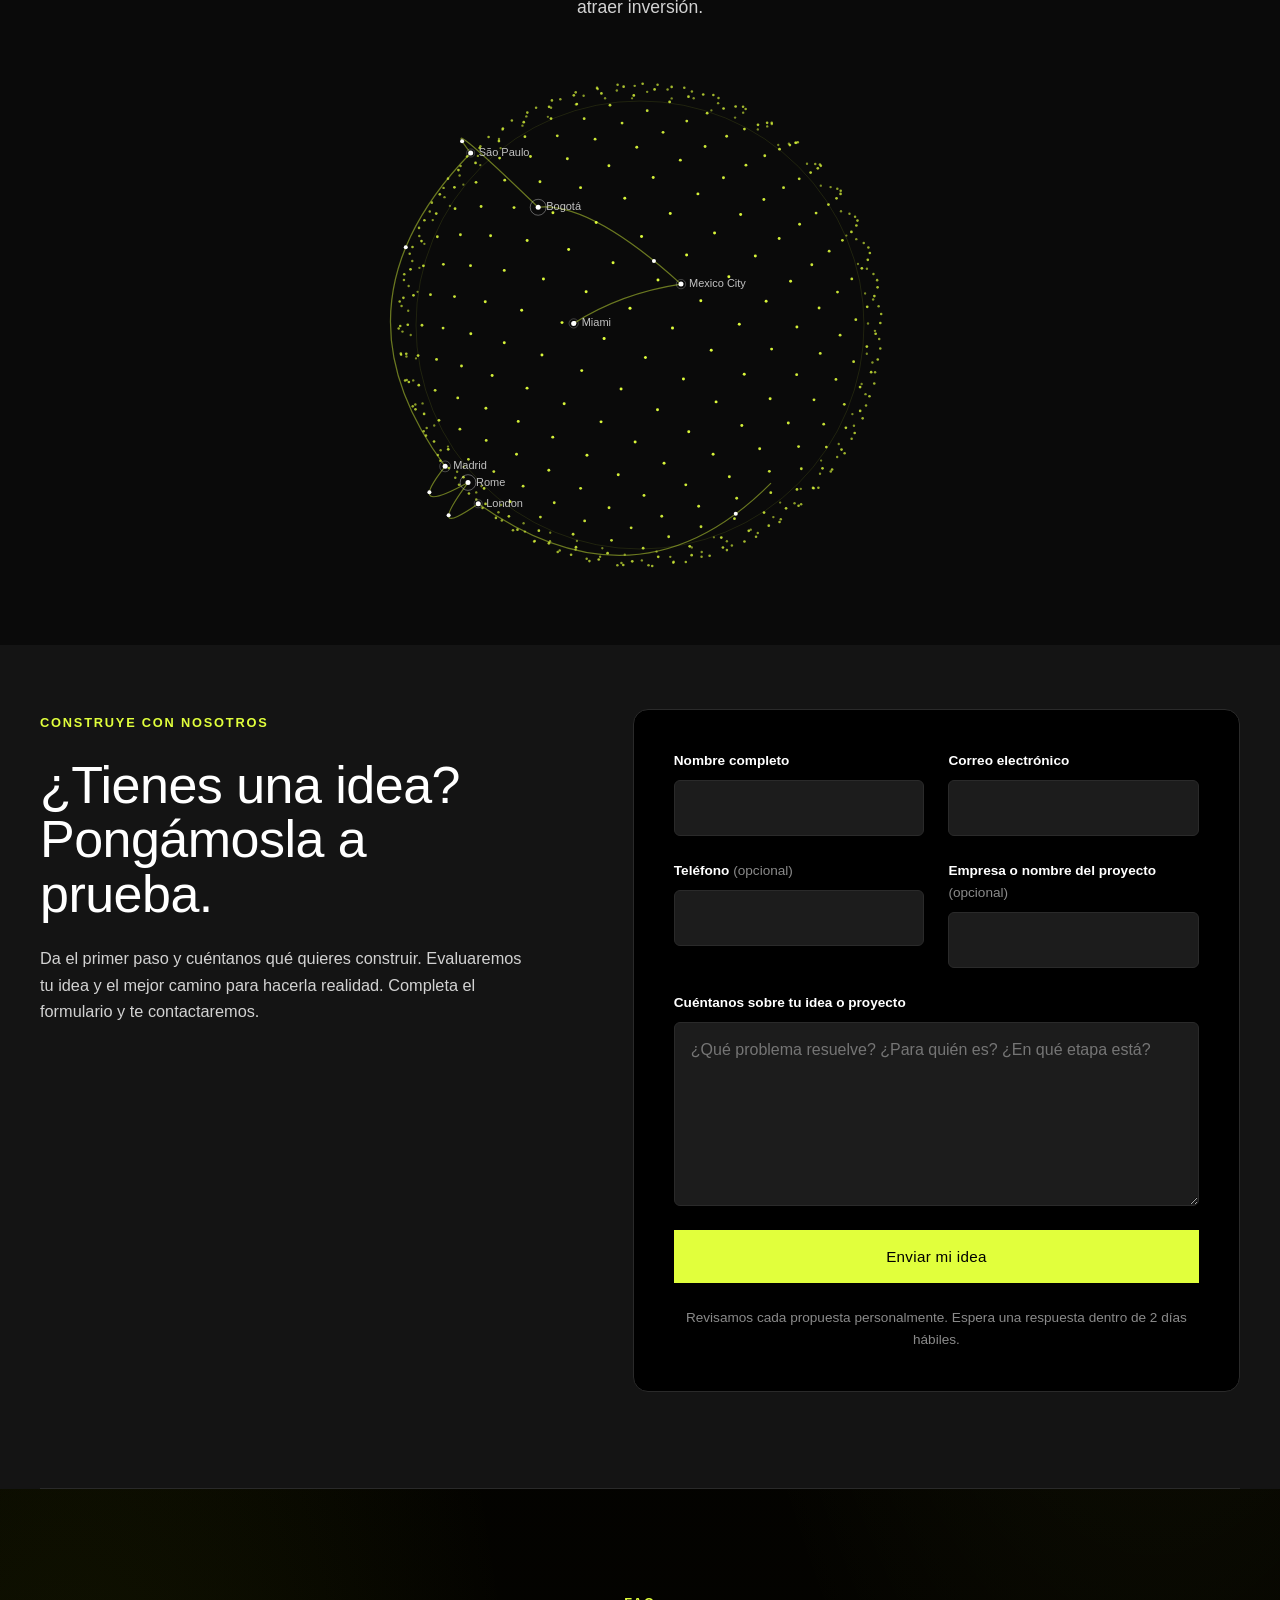
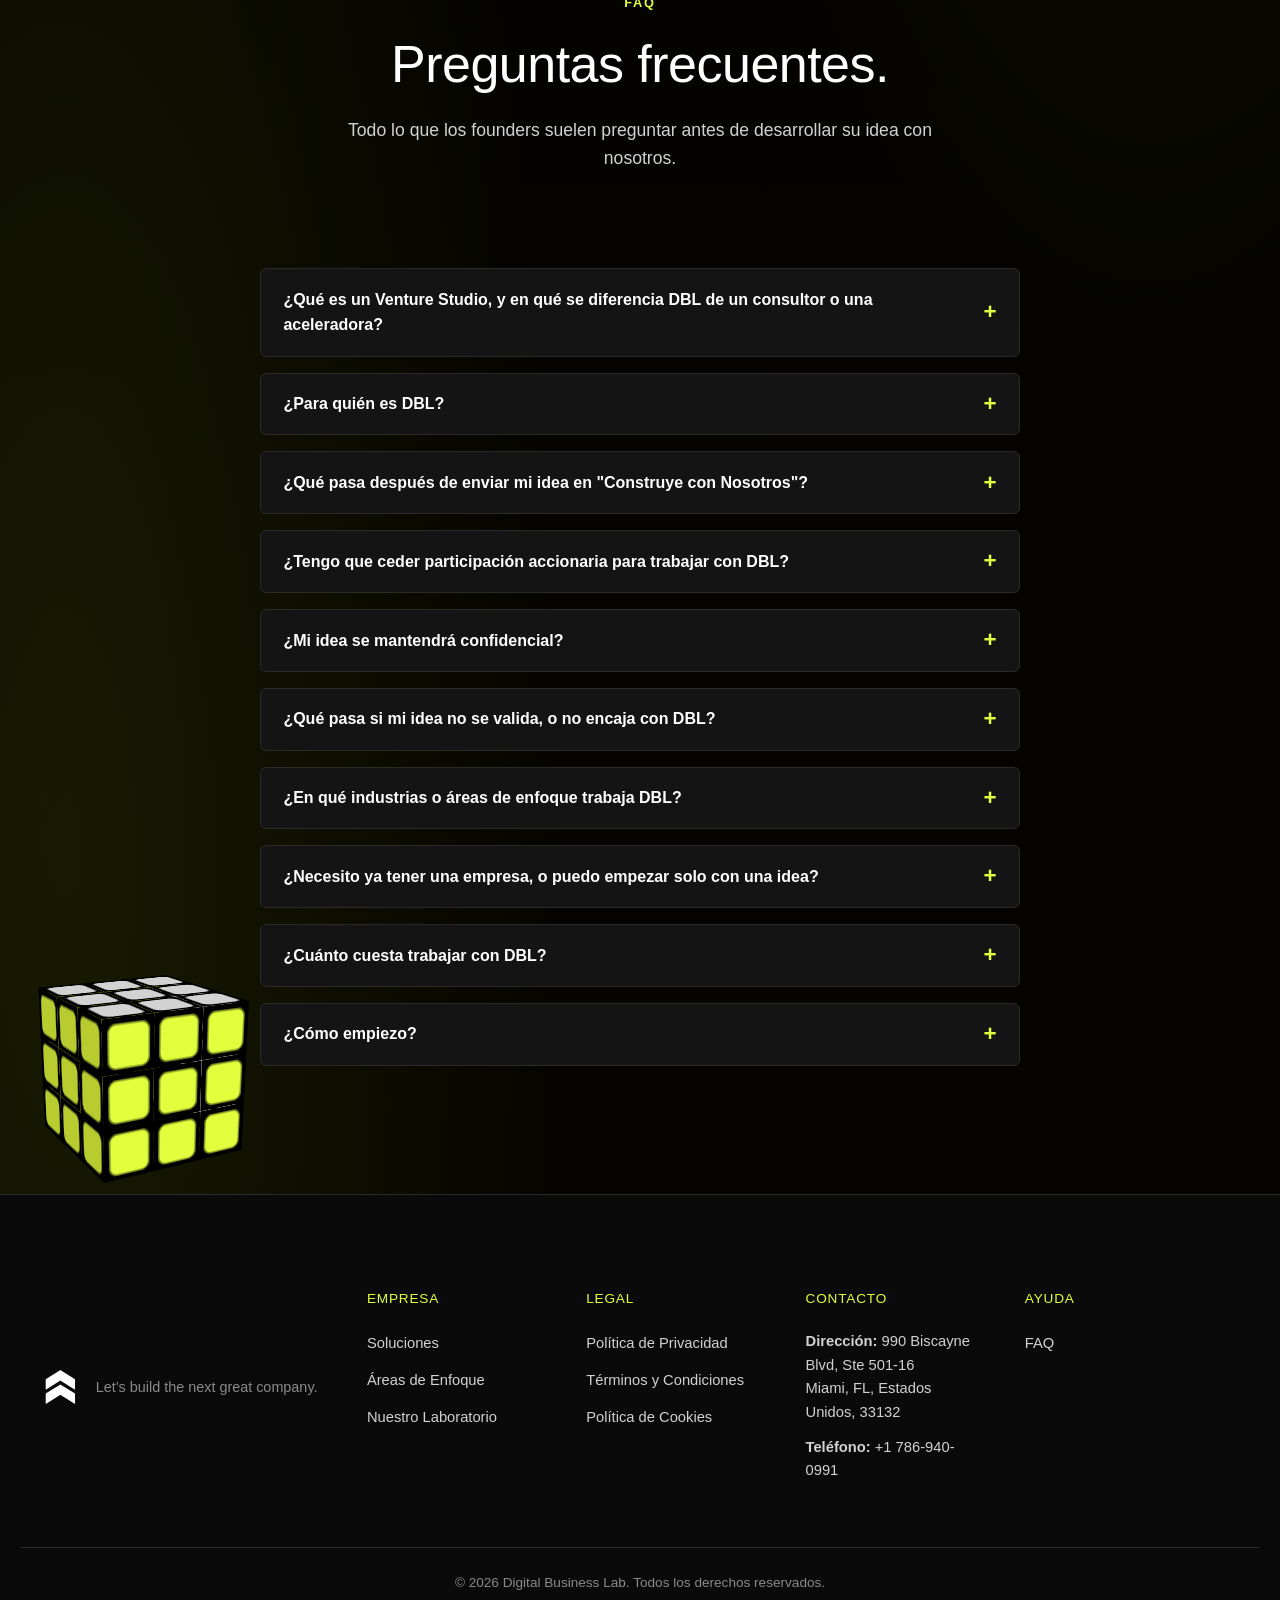
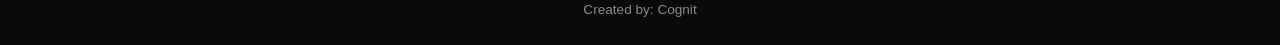
==== commit f4fb71d6: "Re-balance hero cube position, hover-only timeline cards, shorter footer credit - Hero cube: shrank " ====
--- a/es/index.html
+++ b/es/index.html
@@ -20,7 +20,7 @@
 
   <link rel="icon" href="data:image/svg+xml,%3Csvg xmlns='http://www.w3.org/2000/svg' viewBox='0 0 100 100'%3E%3Cpath d='M50 15 L85 40 L70 40 L70 85 L30 85 L30 40 L15 40 Z' fill='%23E1FF3C'/%3E%3C/svg%3E">
 
-  <link rel="stylesheet" href="../styles.css?v=11">
+  <link rel="stylesheet" href="../styles.css?v=12">
   <noscript><style>.reveal { opacity: 1 !important; transform: none !important; } #pageLoader { display: none !important; }</style></noscript>
 </head>
 <body>
@@ -908,7 +908,7 @@
 
     <div class="container footer__bottom">
       <p>&copy; <span id="year"></span> Digital Business Lab. Todos los derechos reservados.</p>
-      <p class="footer__credit">Diseñado y Desarrollado por: Cognit</p>
+      <p class="footer__credit">Created by: Cognit</p>
     </div>
   </footer>
 
@@ -934,7 +934,7 @@
     <button type="button" class="btn btn--primary" id="cookieAccept">Entendido</button>
   </div>
 
-  <script src="../script.js?v=7"></script>
+  <script src="../script.js?v=8"></script>
 
   <!--
   +------------------------------------------+
--- a/styles.css
+++ b/styles.css
@@ -526,12 +526,12 @@
 
 .rubik3d--hero {
   position: absolute;
-  right: 10%;
+  right: 4%;
   top: 5%;
-  width: 190px;
-  height: 190px;
-  perspective: 780px;
-  --cubie-size: 63px;
+  width: 170px;
+  height: 170px;
+  perspective: 900px;
+  --cubie-size: 56px;
 }
 /* Opacity lives on the leaf faces, not on .rubik3d--hero itself — that
    element is the preserve-3d perspective root, and opacity there would
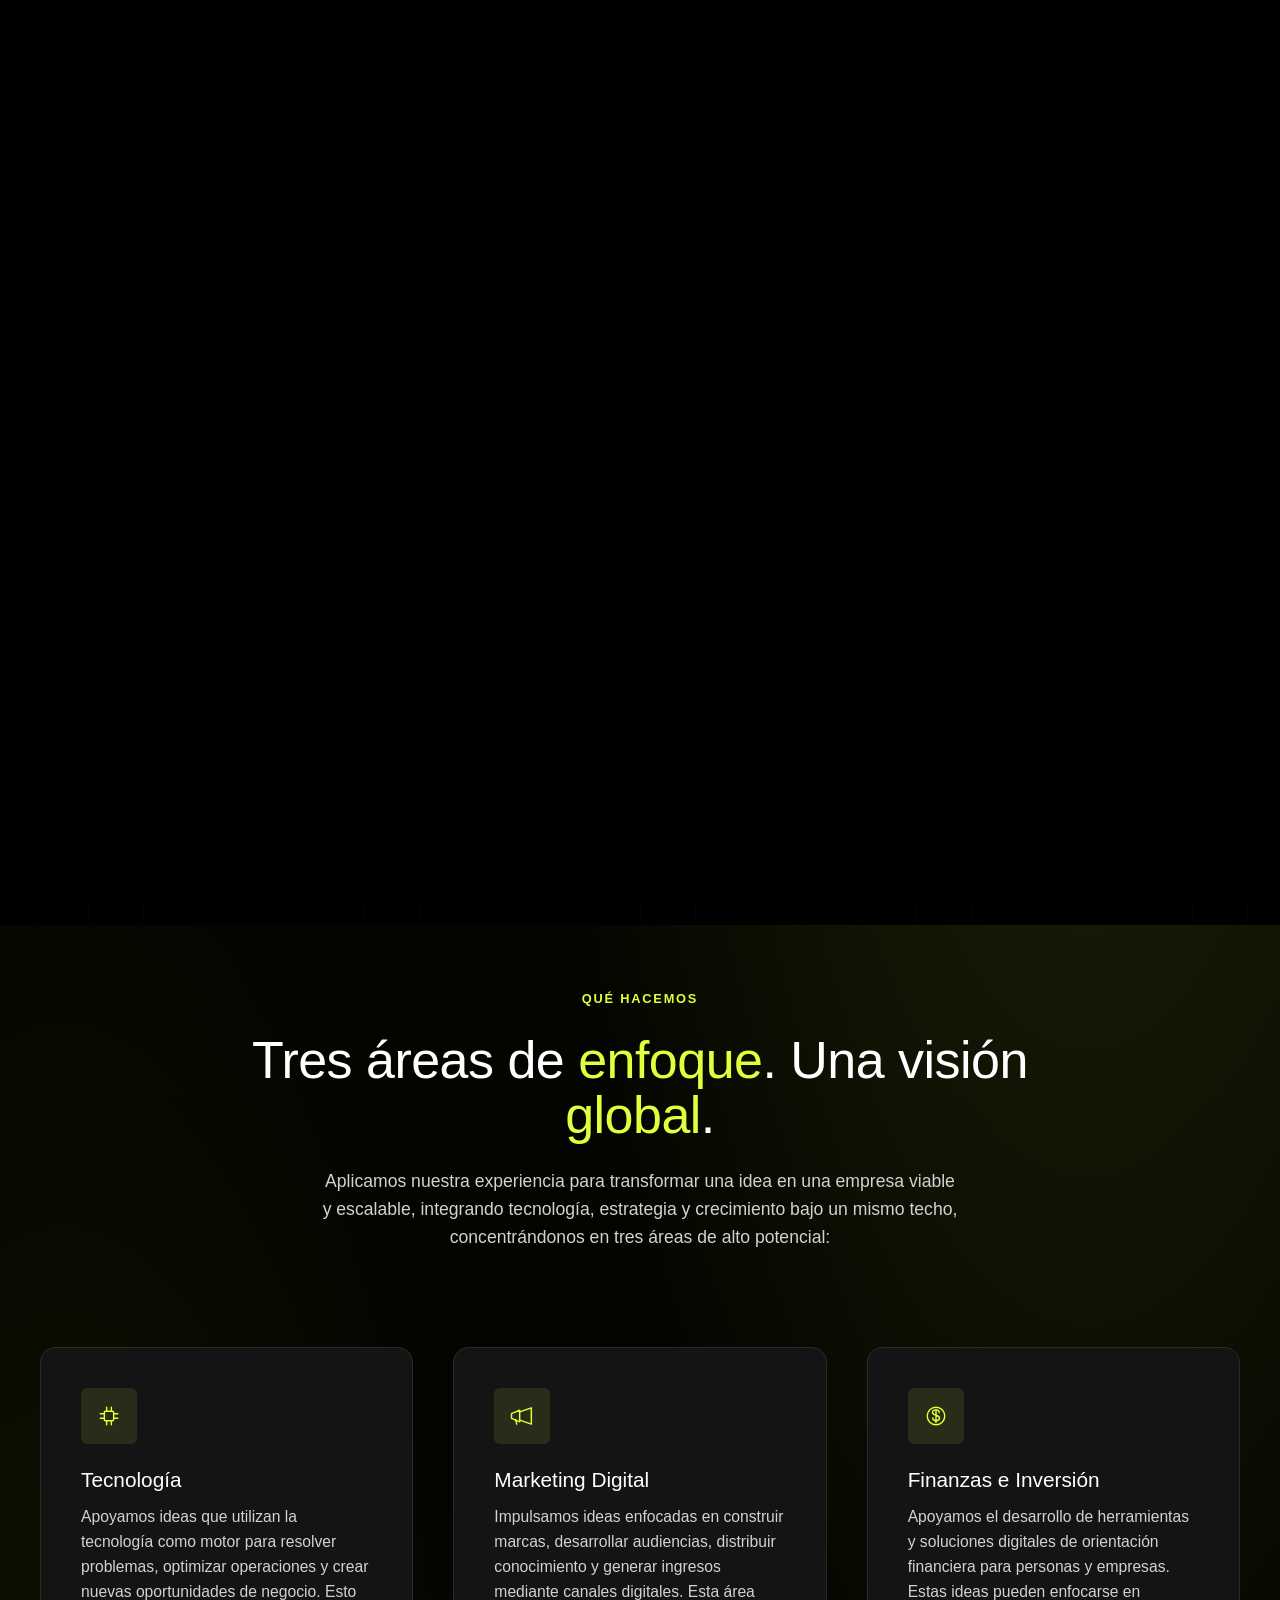
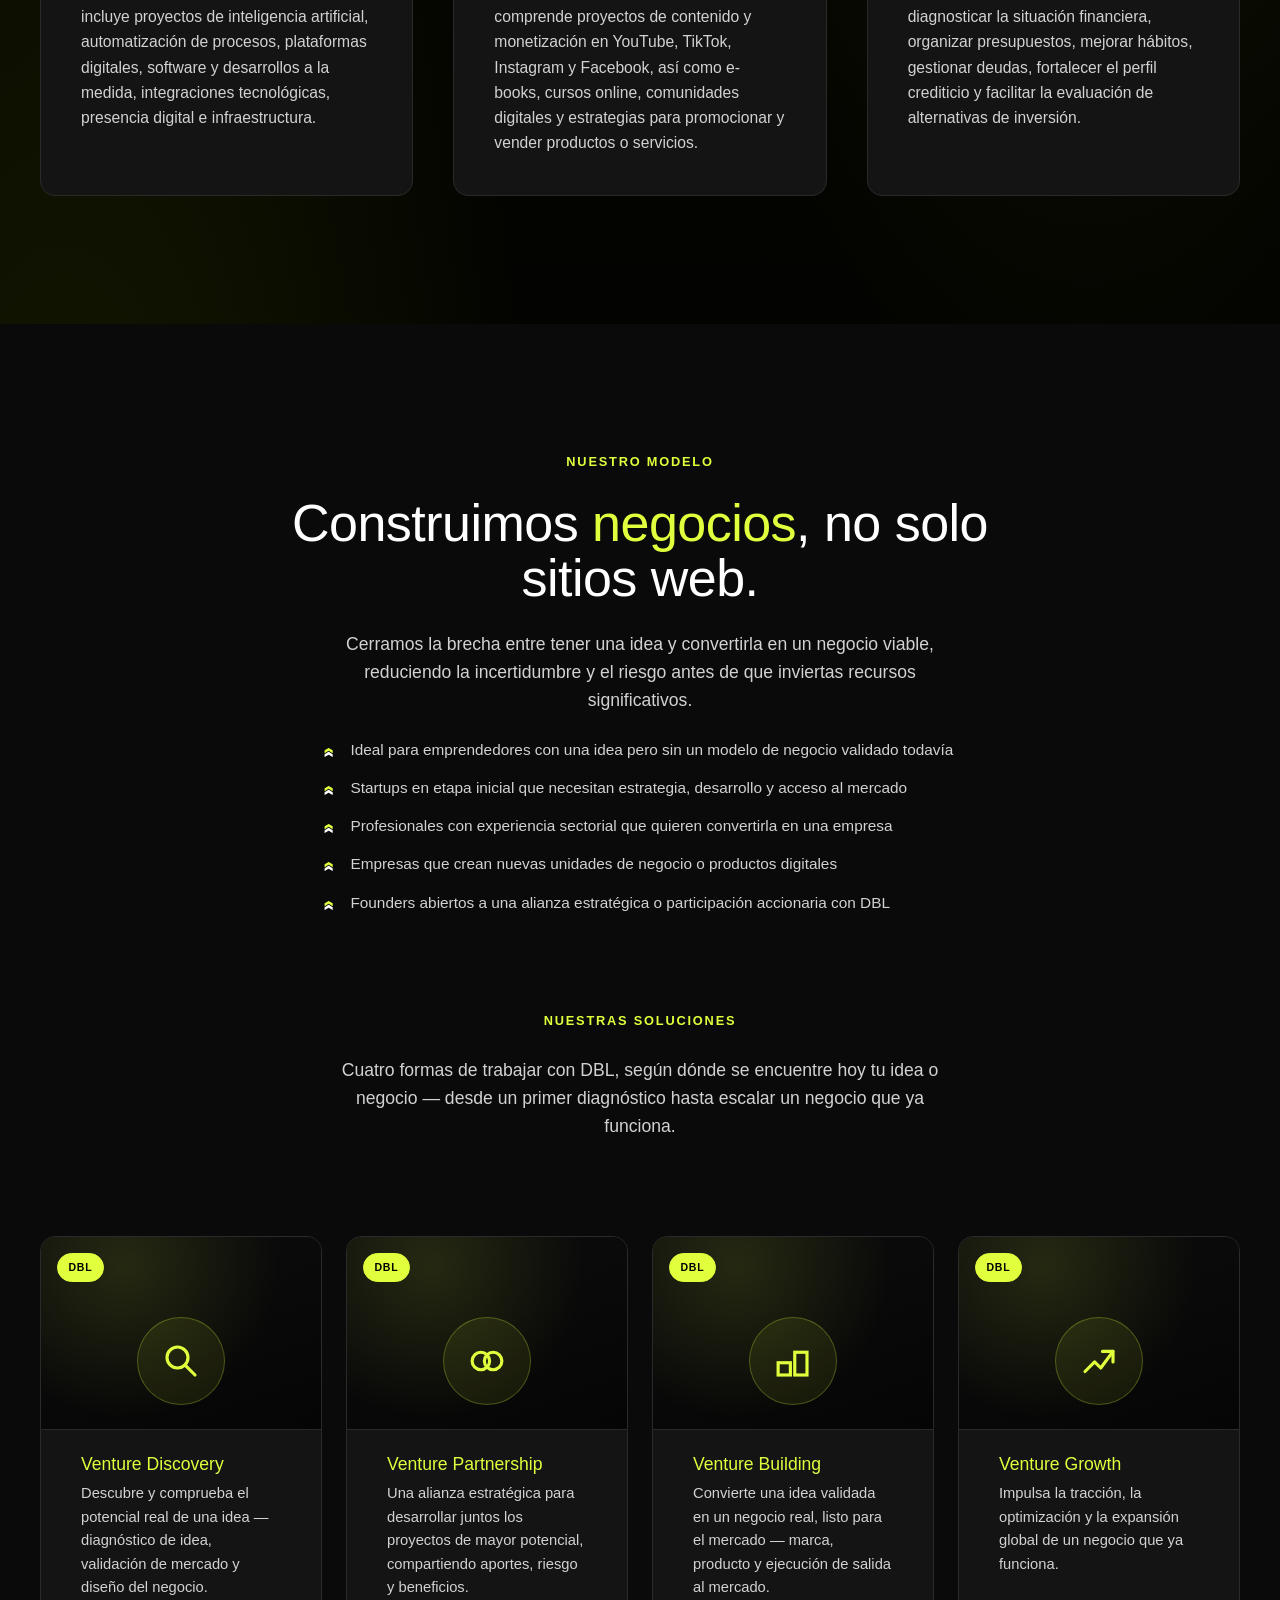
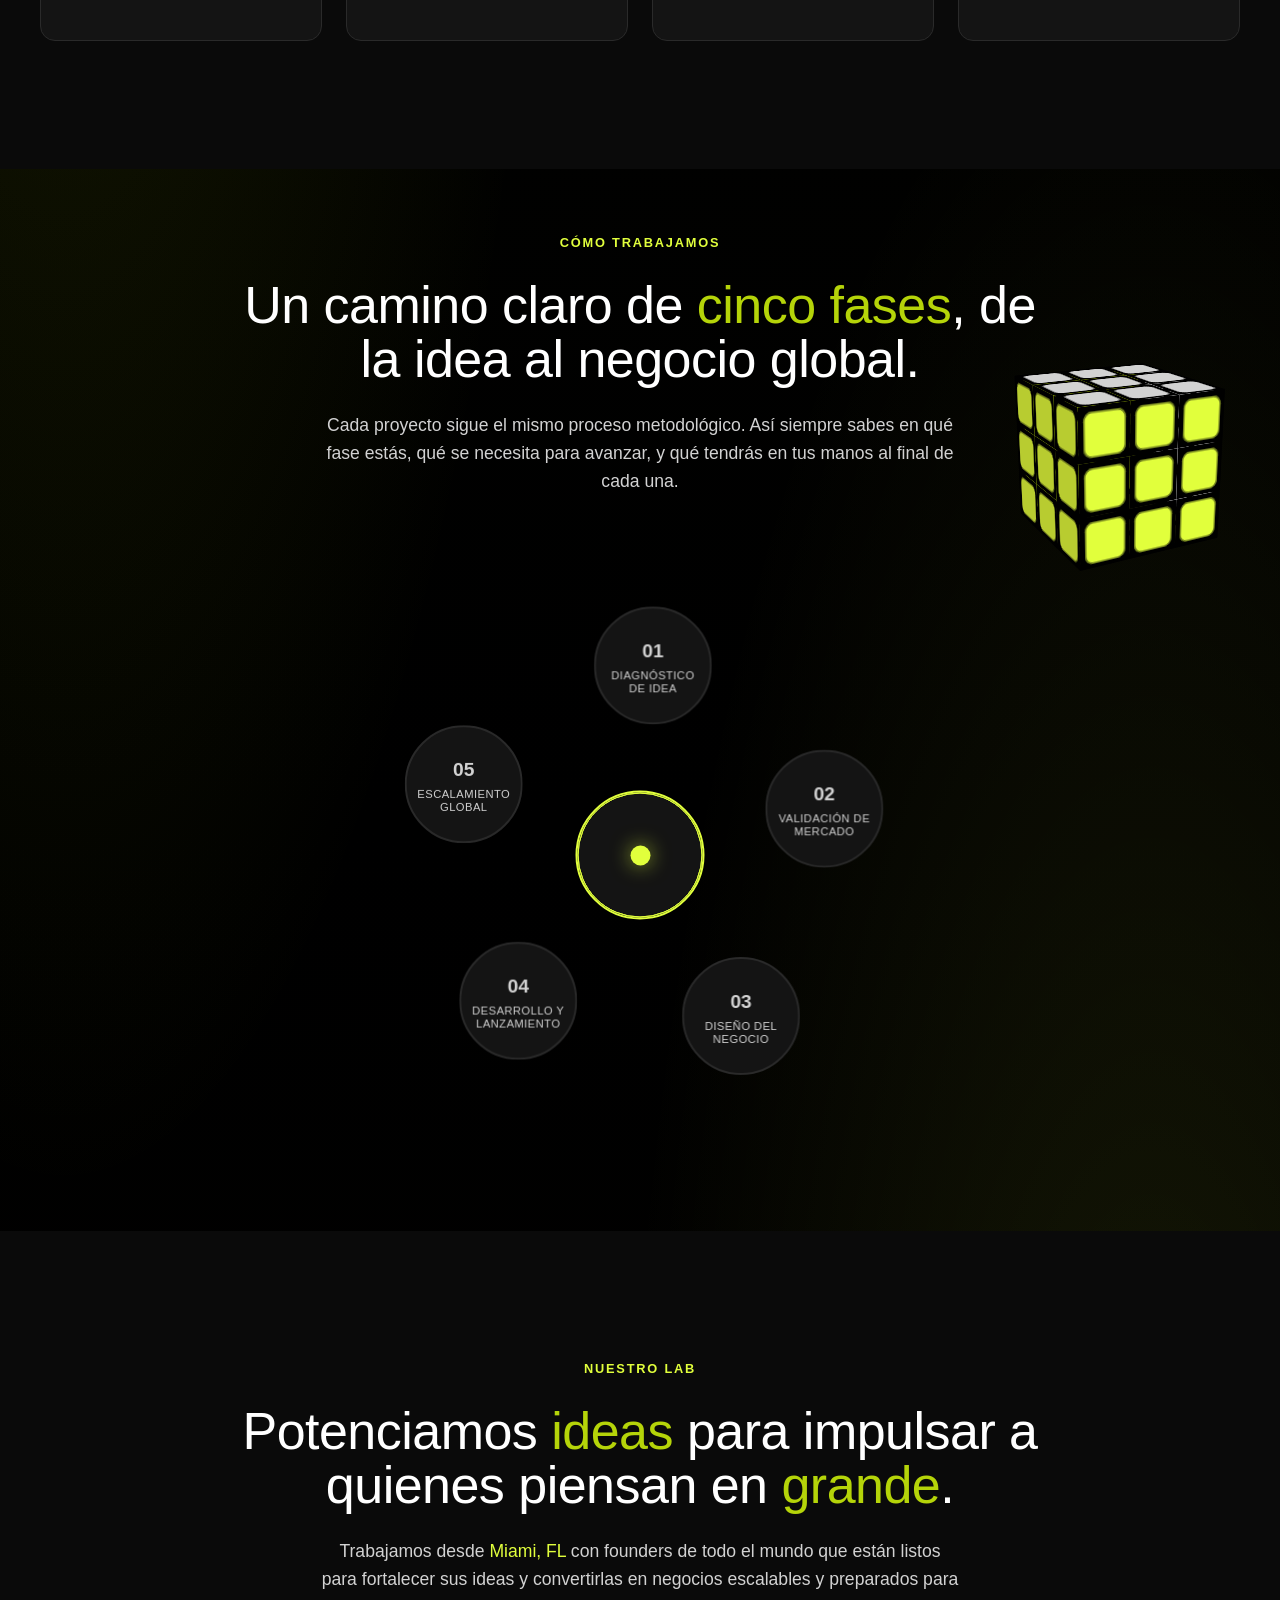
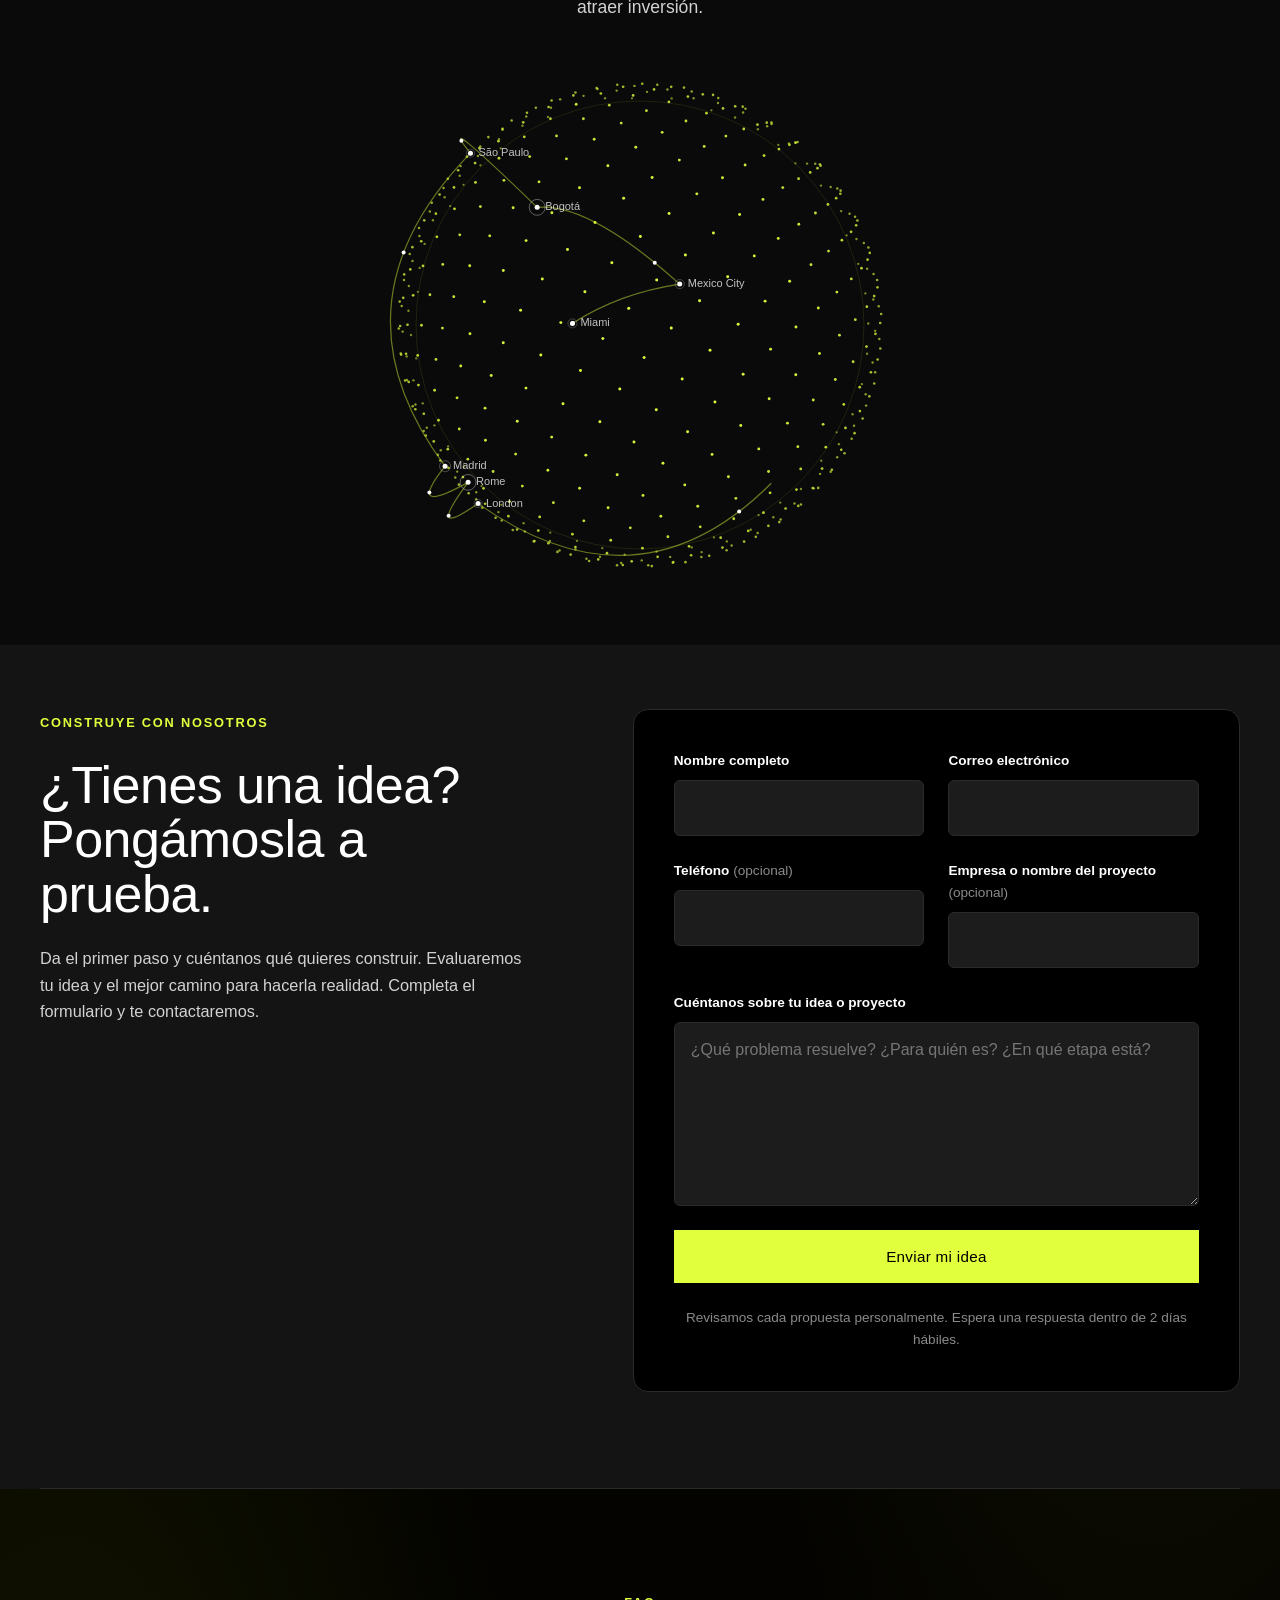
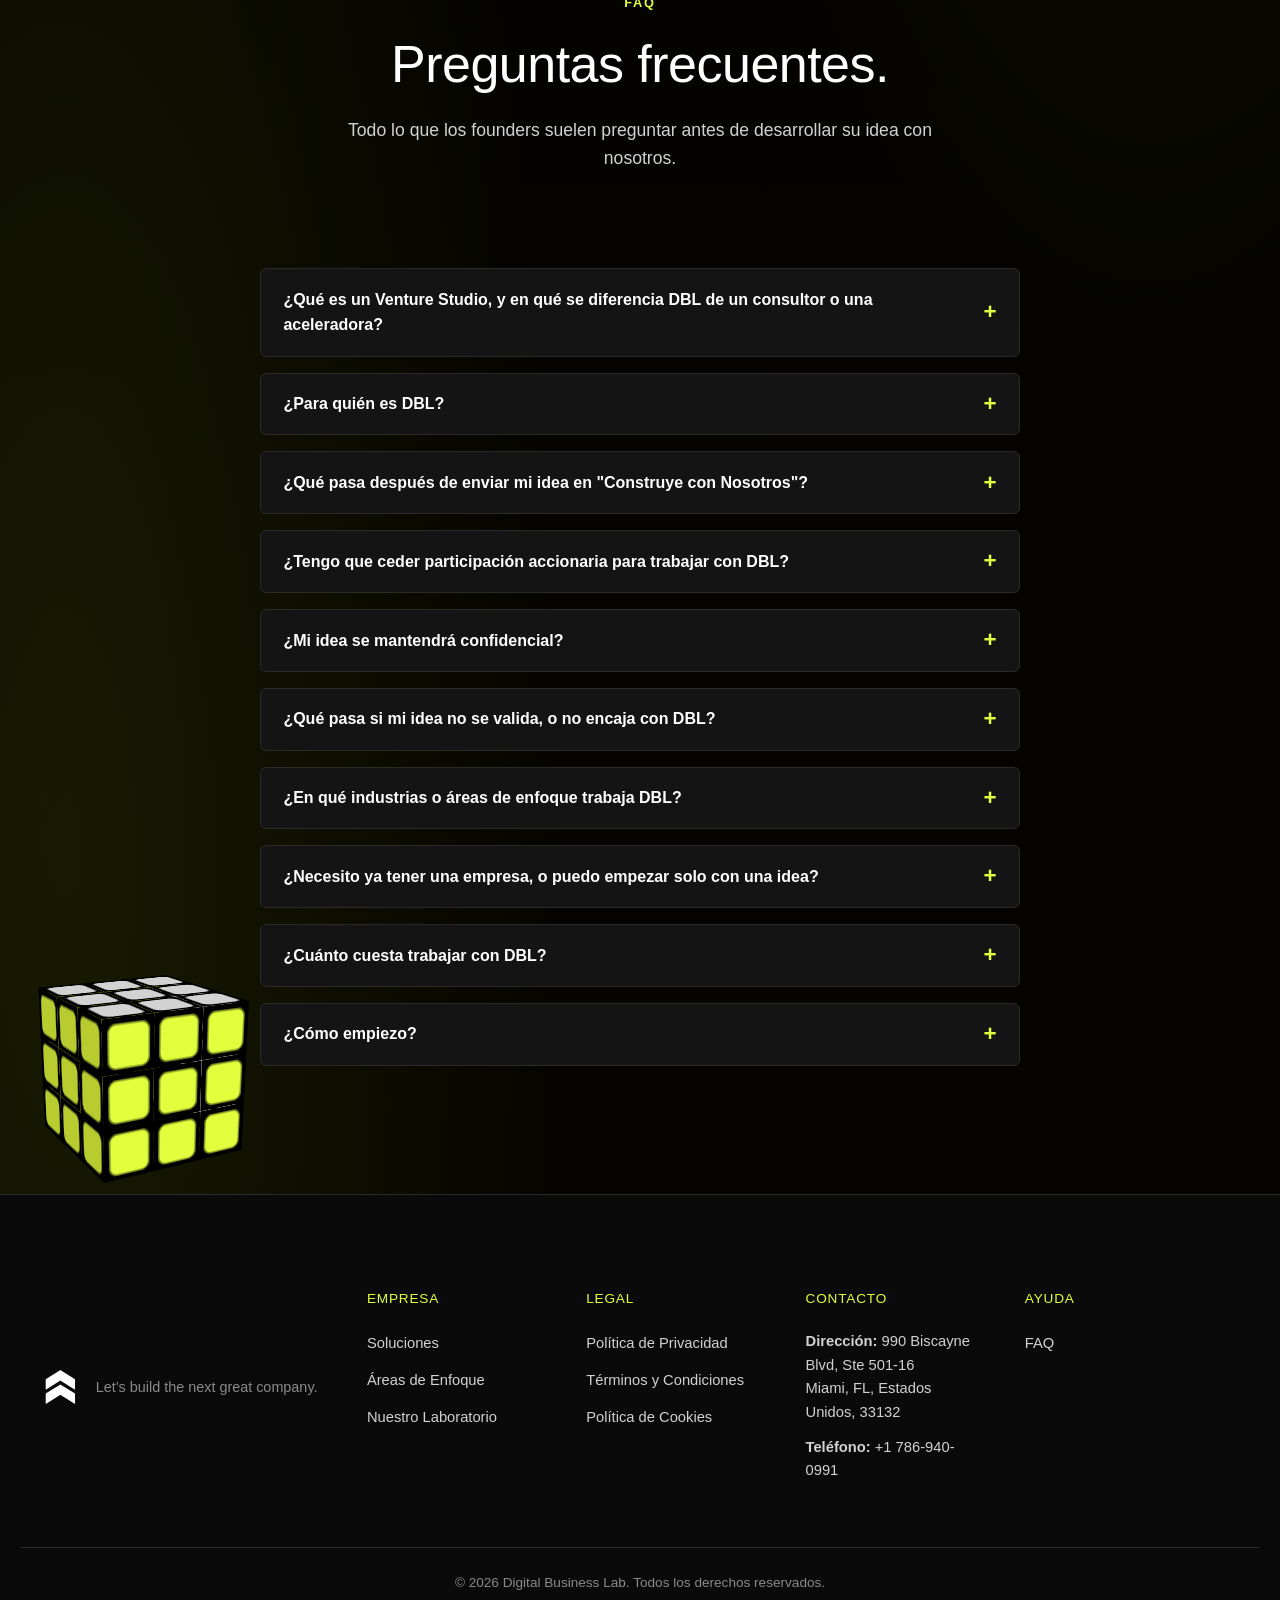
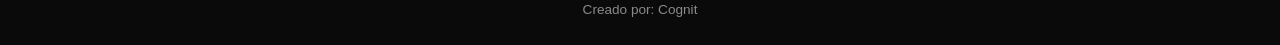
==== commit 8586c49d: "Translate footer credit on Spanish pages The footer credit was left as "Created by: Cognit" on the S" ====
--- a/es/index.html
+++ b/es/index.html
@@ -908,7 +908,7 @@
 
     <div class="container footer__bottom">
       <p>&copy; <span id="year"></span> Digital Business Lab. Todos los derechos reservados.</p>
-      <p class="footer__credit">Created by: Cognit</p>
+      <p class="footer__credit">Creado por: Cognit</p>
     </div>
   </footer>
 
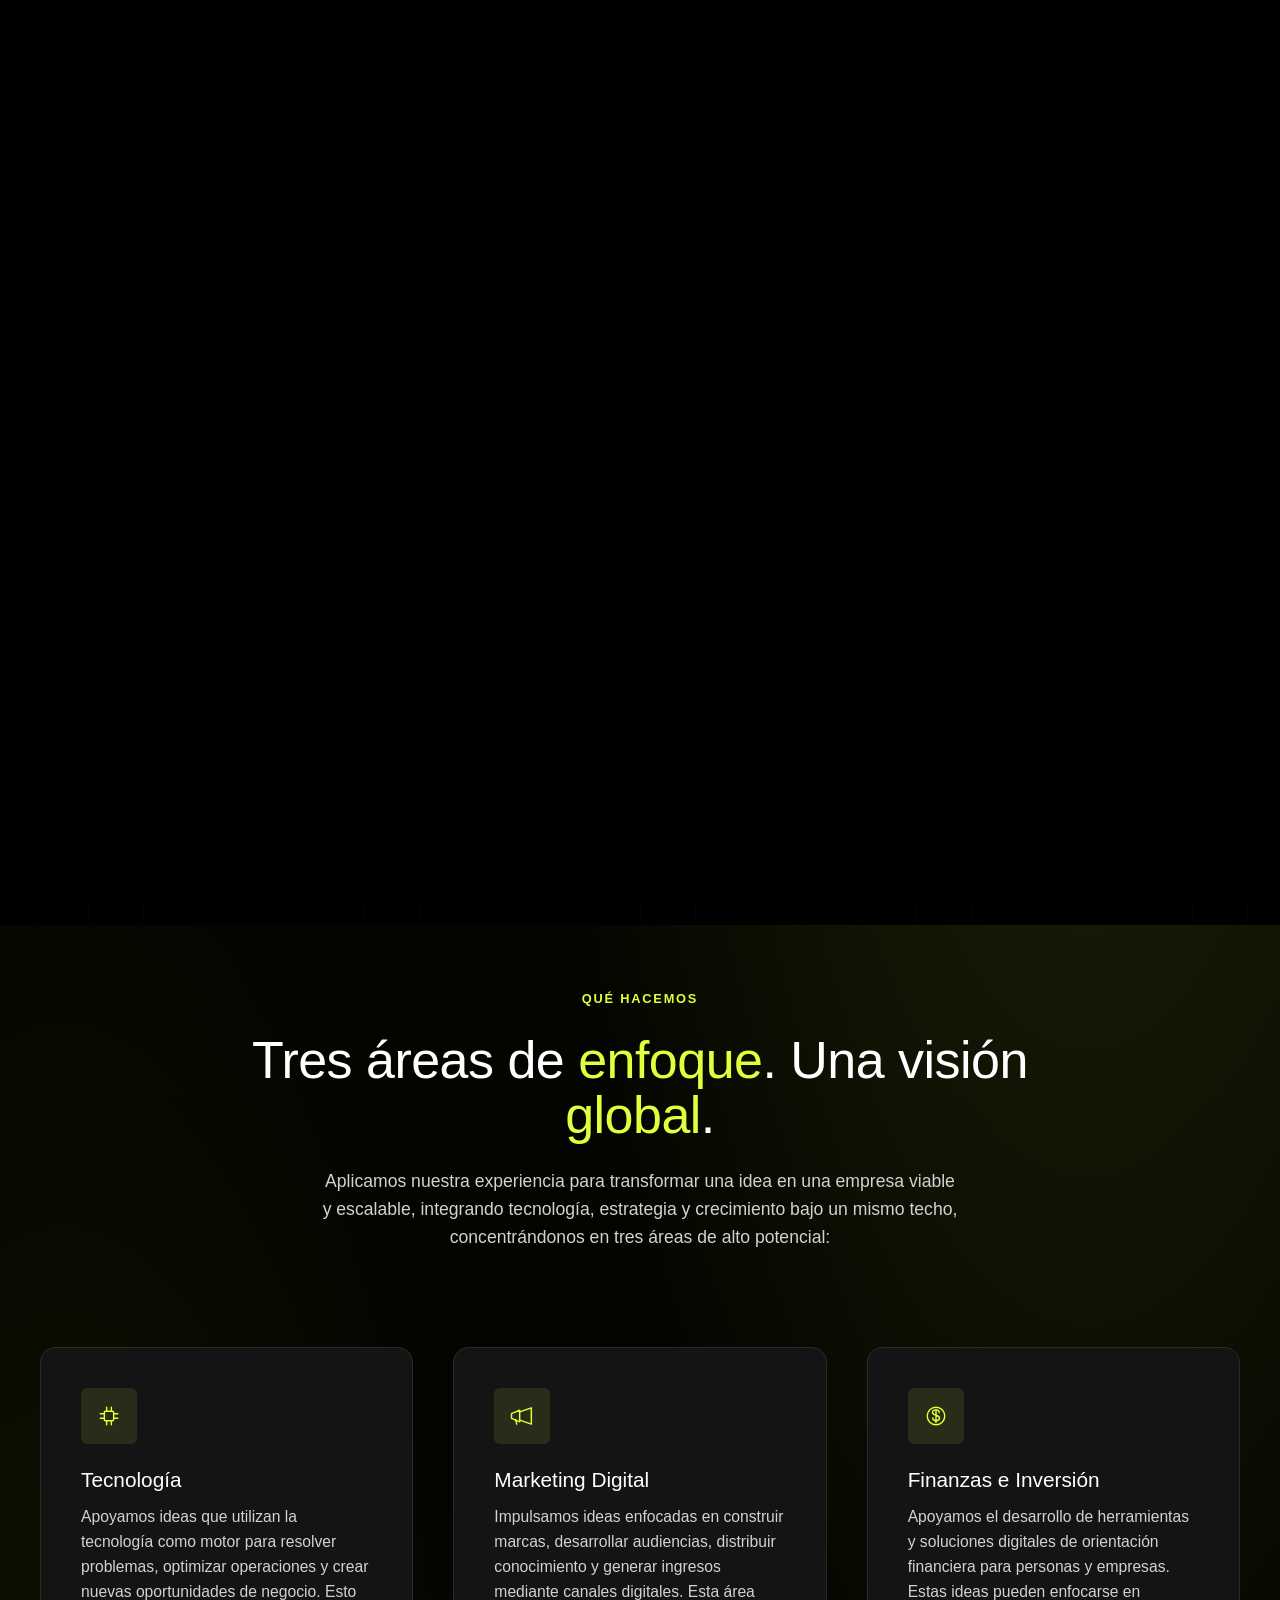
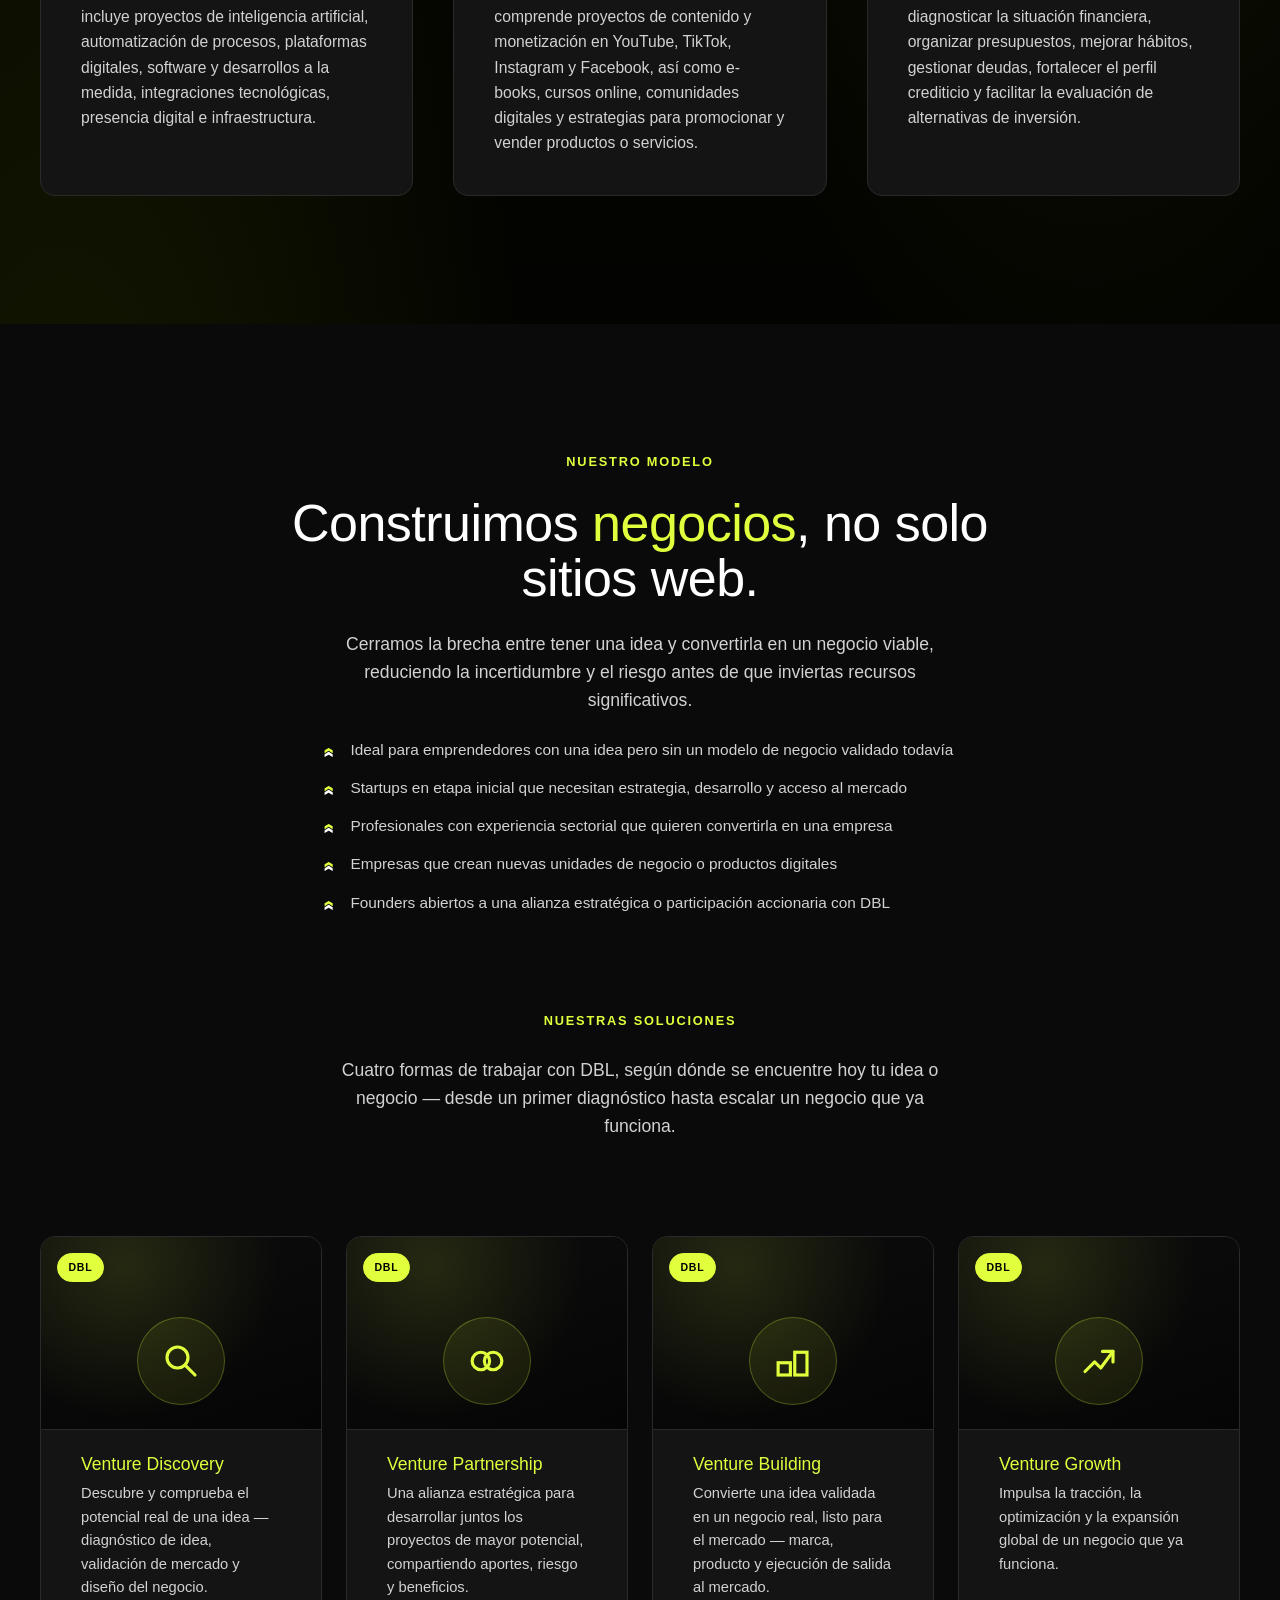
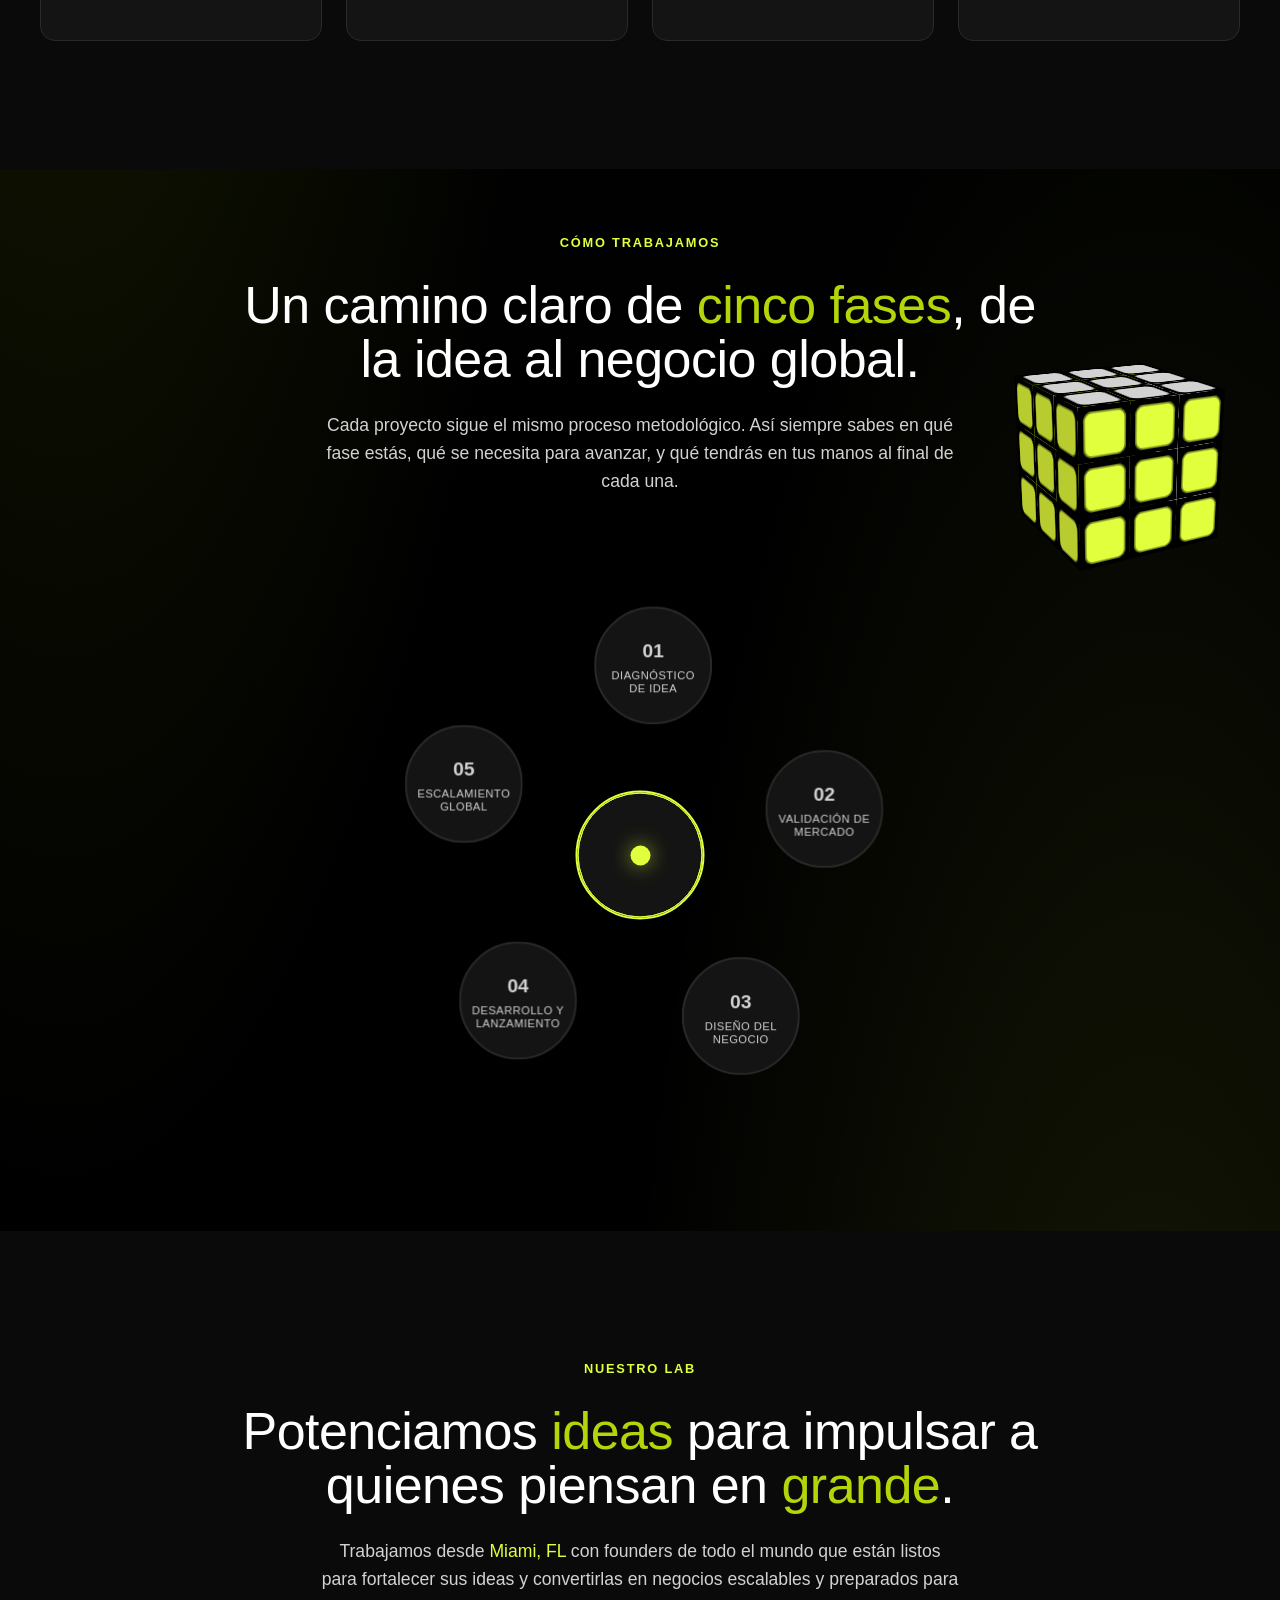
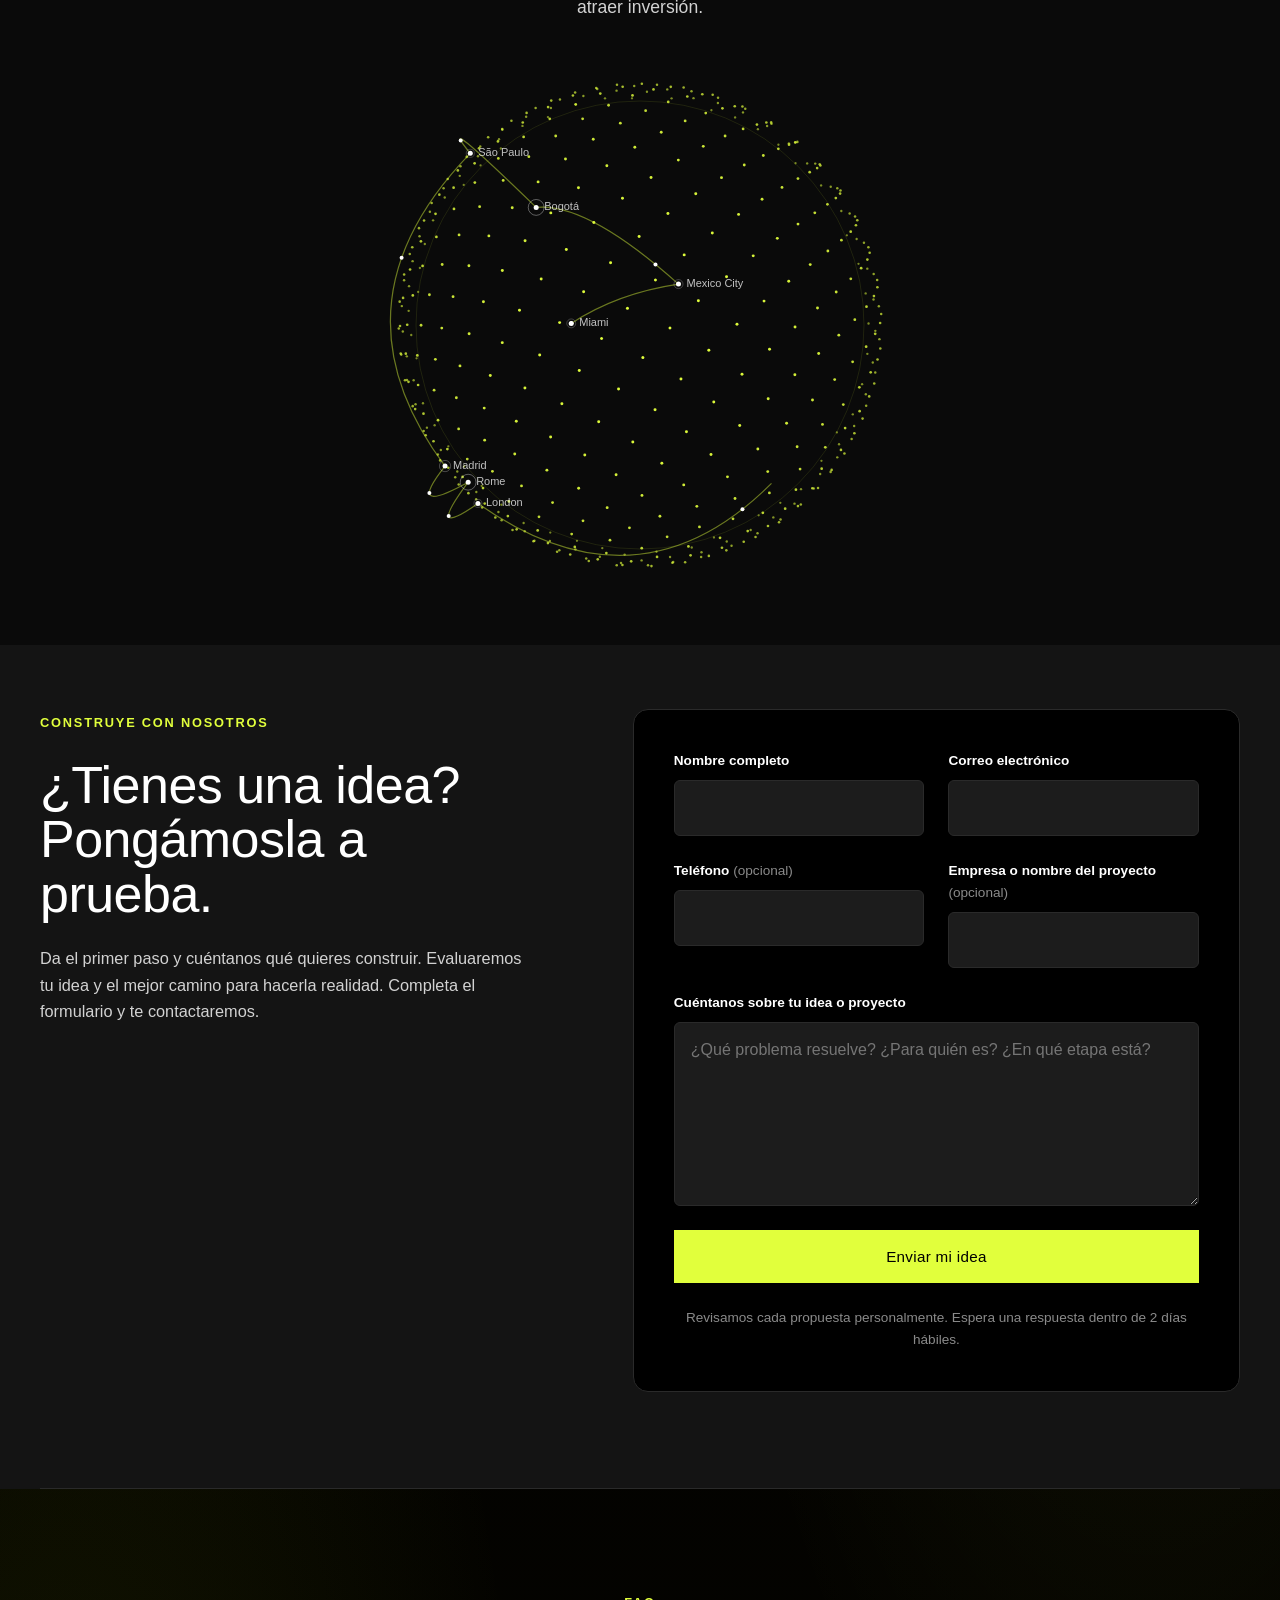
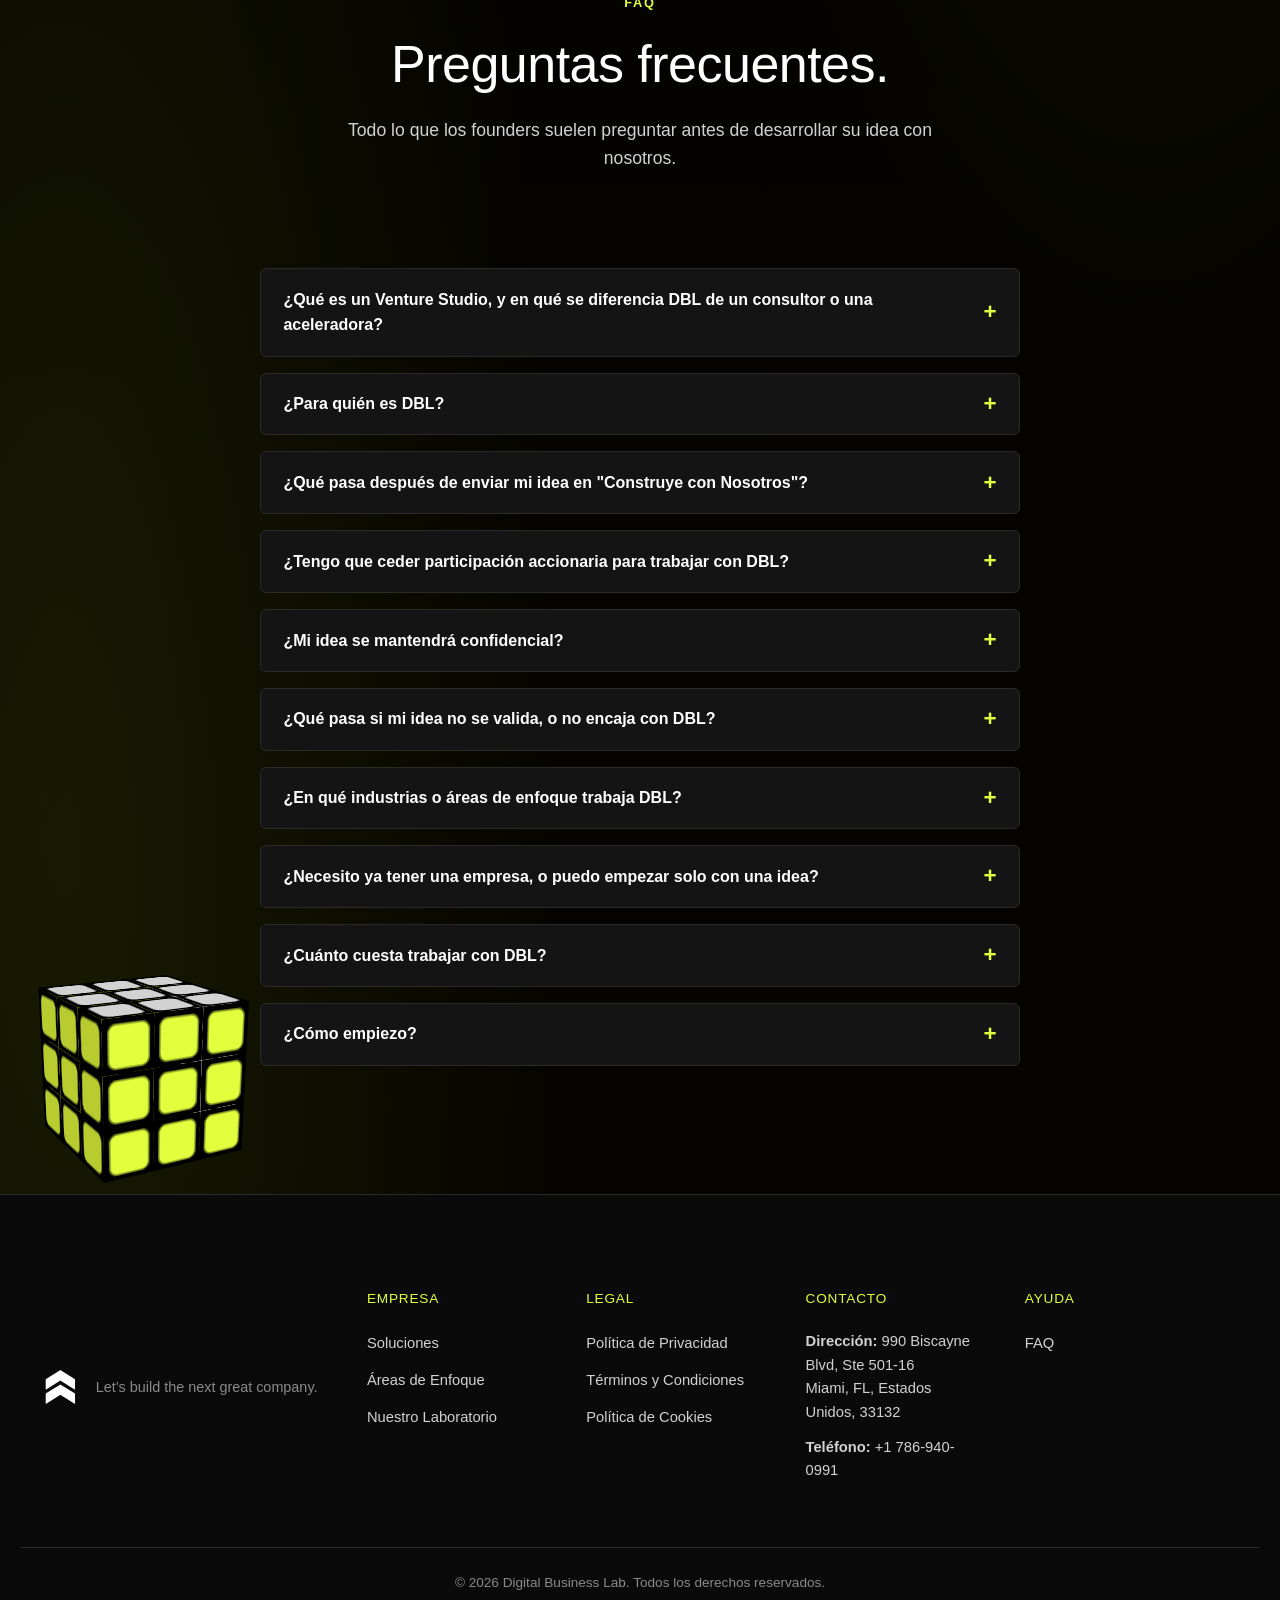
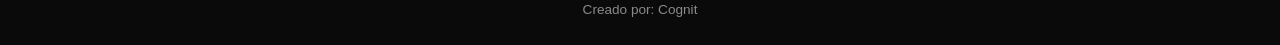
==== commit d35fba42: "Remove the now-unnecessary close (X) button on timeline cards Since the 5-phase timeline cards now s" ====
--- a/es/index.html
+++ b/es/index.html
@@ -20,7 +20,7 @@
 
   <link rel="icon" href="data:image/svg+xml,%3Csvg xmlns='http://www.w3.org/2000/svg' viewBox='0 0 100 100'%3E%3Cpath d='M50 15 L85 40 L70 40 L70 85 L30 85 L30 40 L15 40 Z' fill='%23E1FF3C'/%3E%3C/svg%3E">
 
-  <link rel="stylesheet" href="../styles.css?v=12">
+  <link rel="stylesheet" href="../styles.css?v=13">
   <noscript><style>.reveal { opacity: 1 !important; transform: none !important; } #pageLoader { display: none !important; }</style></noscript>
 </head>
 <body>
@@ -585,7 +585,6 @@
             </div>
             <div class="orbital__line" data-orbital-line hidden aria-hidden="true"></div>
             <div class="orbital__card" data-orbital-card hidden>
-              <button type="button" class="orbital__card-close" data-orbital-close aria-label="Cerrar">&times;</button>
               <h3 class="orbital__card-title"></h3>
               <p class="orbital__card-question"></p>
               <p class="orbital__card-text"></p>
@@ -934,7 +933,7 @@
     <button type="button" class="btn btn--primary" id="cookieAccept">Entendido</button>
   </div>
 
-  <script src="../script.js?v=8"></script>
+  <script src="../script.js?v=9"></script>
 
   <!--
   +------------------------------------------+
--- a/styles.css
+++ b/styles.css
@@ -938,22 +938,7 @@
   box-shadow: 0 0 22px rgba(225, 255, 60, 0.15);
   z-index: 3;
 }
-.orbital__card-close {
-  position: absolute;
-  top: var(--space-xs);
-  right: var(--space-xs);
-  width: 28px;
-  height: 28px;
-  border: 1px solid var(--color-border);
-  background: transparent;
-  color: var(--color-text-muted);
-  font-size: 1.1rem;
-  line-height: 1;
-  cursor: pointer;
-  transition: border-color 0.3s var(--ease-signature), color 0.3s var(--ease-signature);
-}
-.orbital__card-close:hover { border-color: var(--color-accent); color: var(--color-accent); }
-.orbital__card-title { font-size: 1.05rem; margin-bottom: 0.4rem; padding-right: 1.8rem; }
+.orbital__card-title { font-size: 1.05rem; margin-bottom: 0.4rem; }
 .orbital__card-question {
   font-family: var(--font-heading);
   font-style: italic;
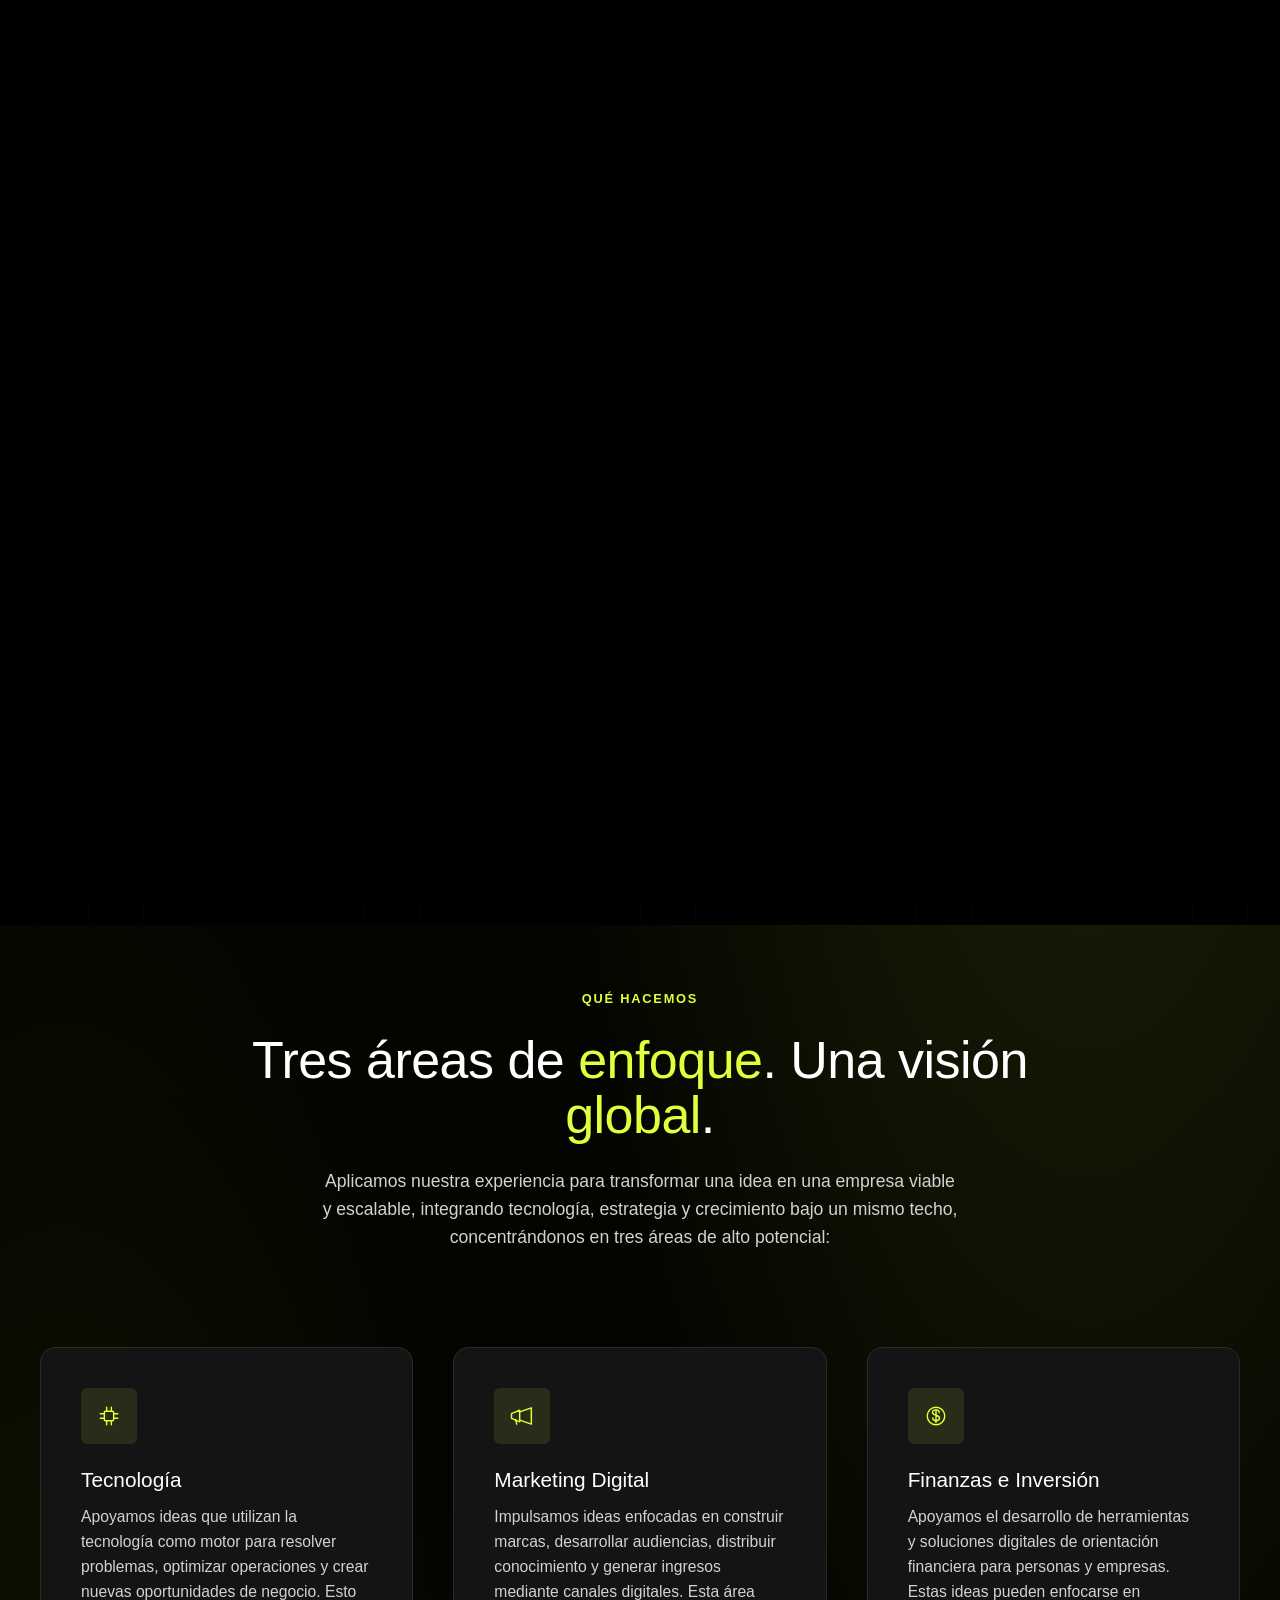
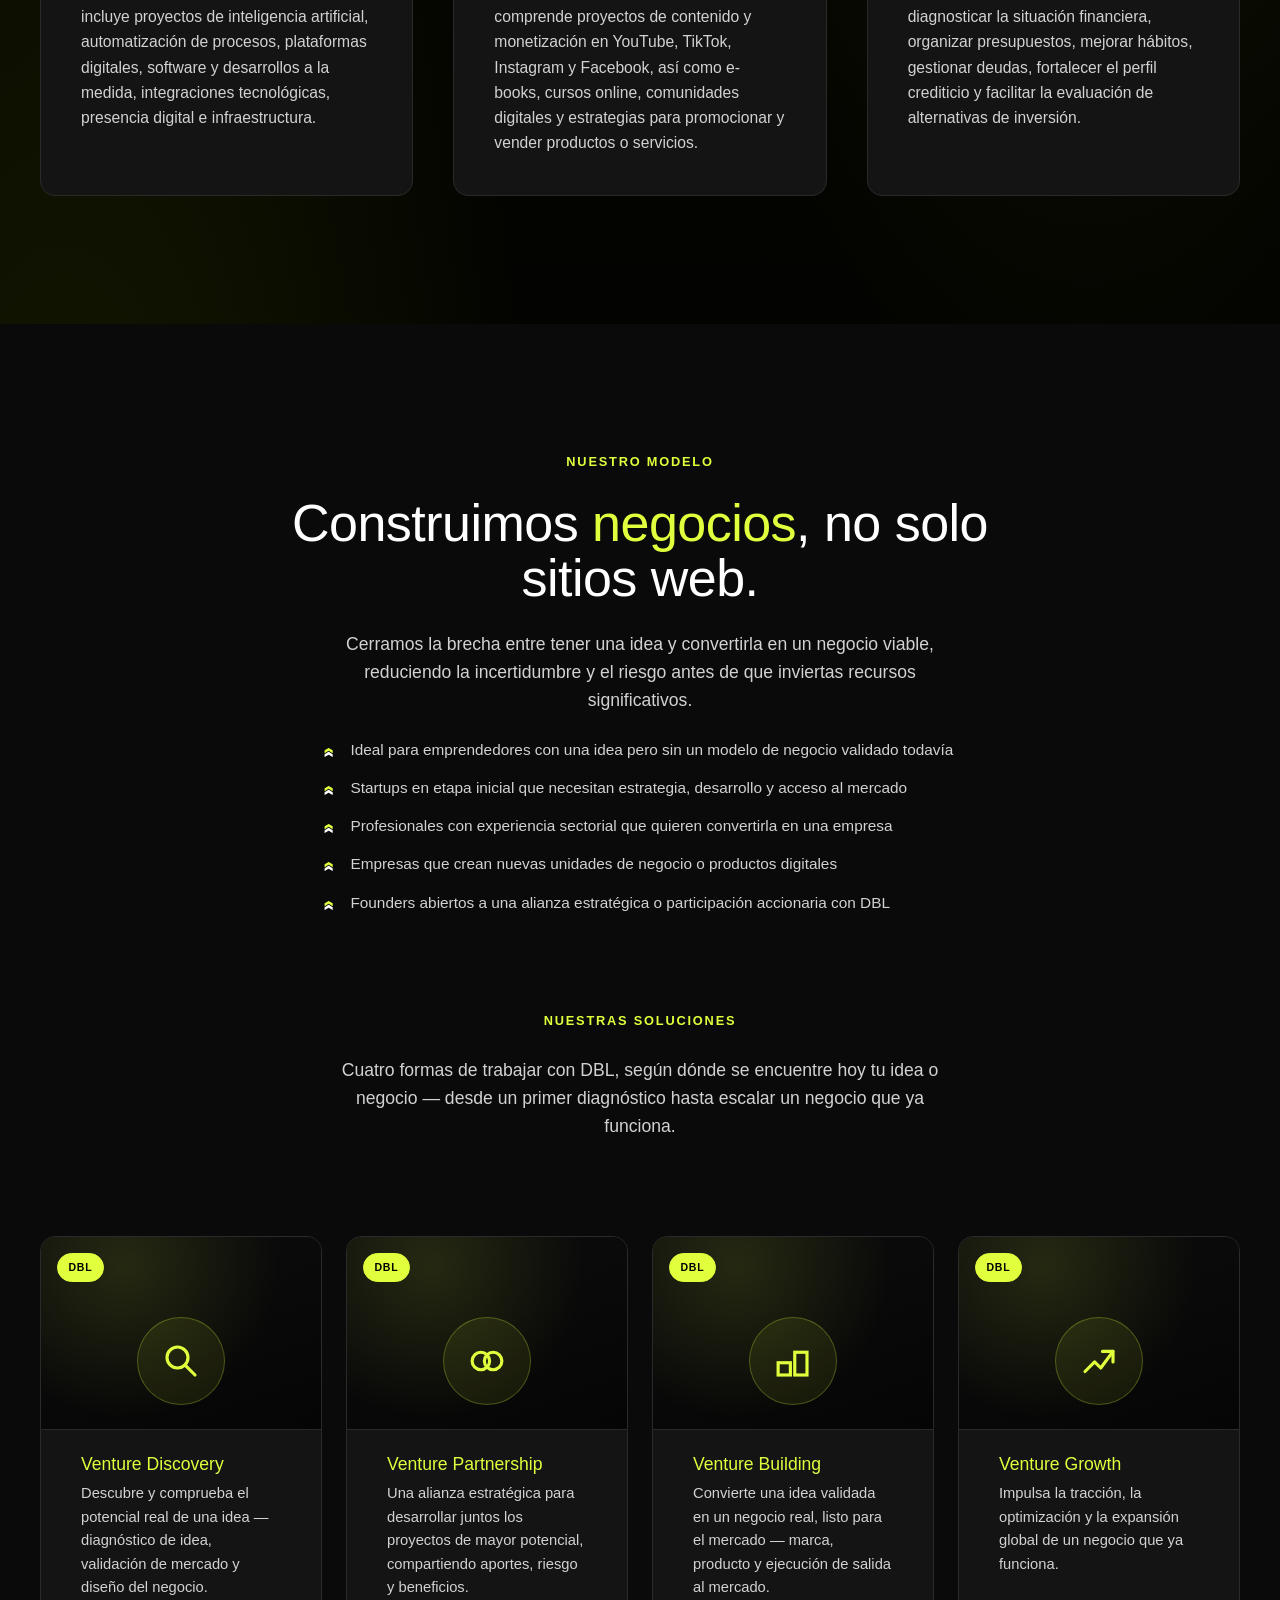
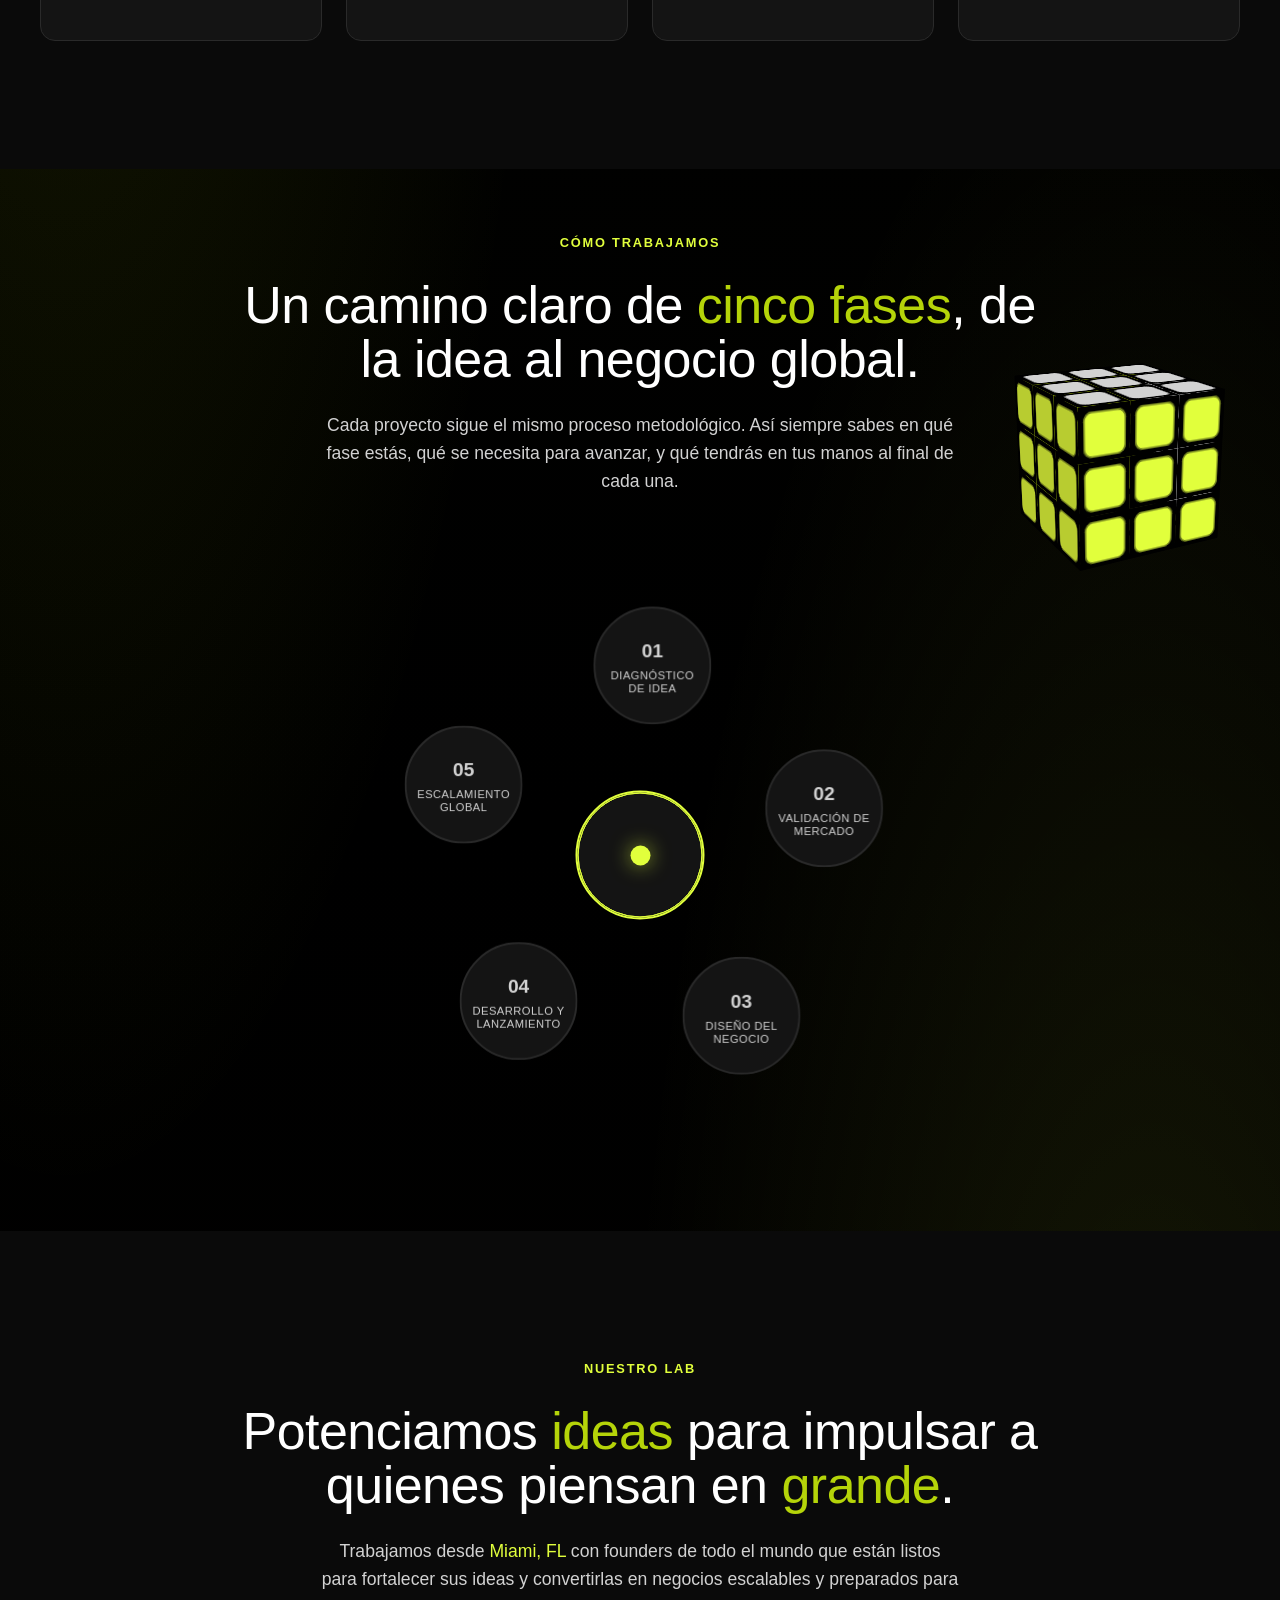
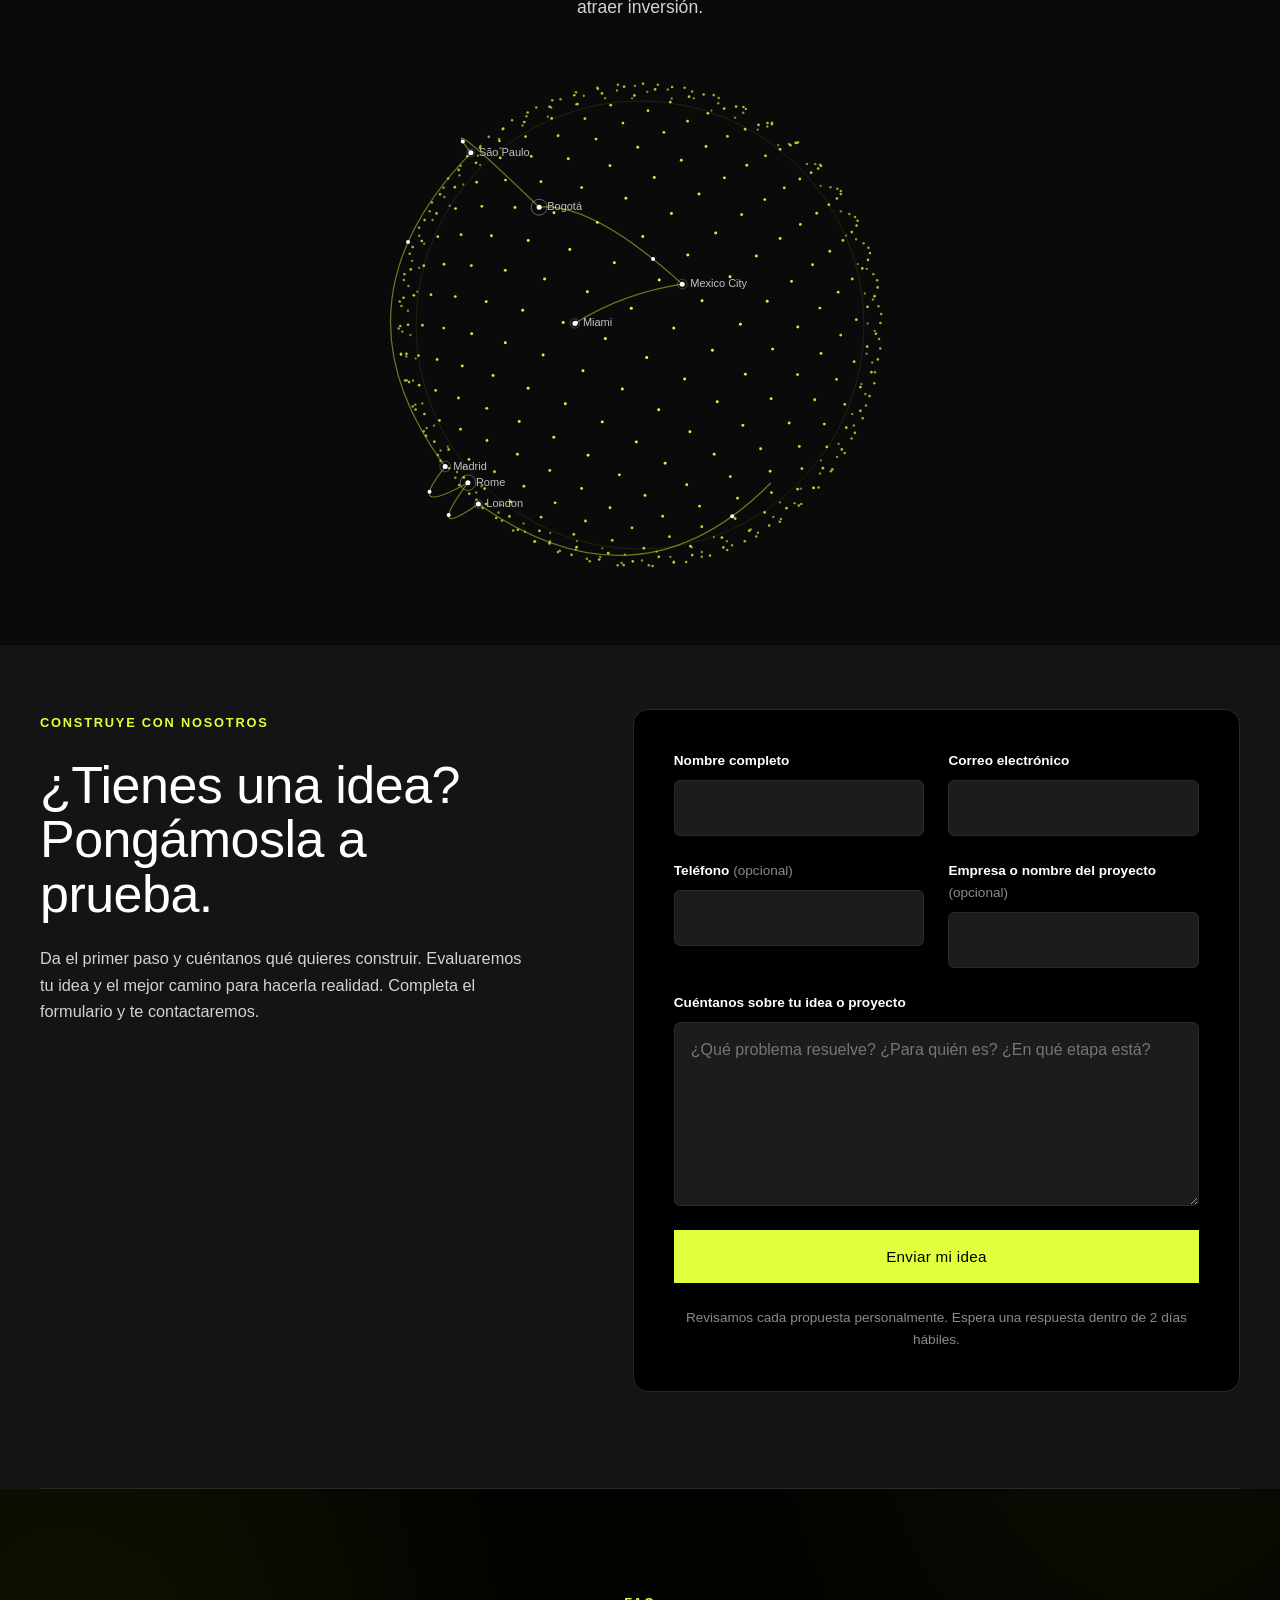
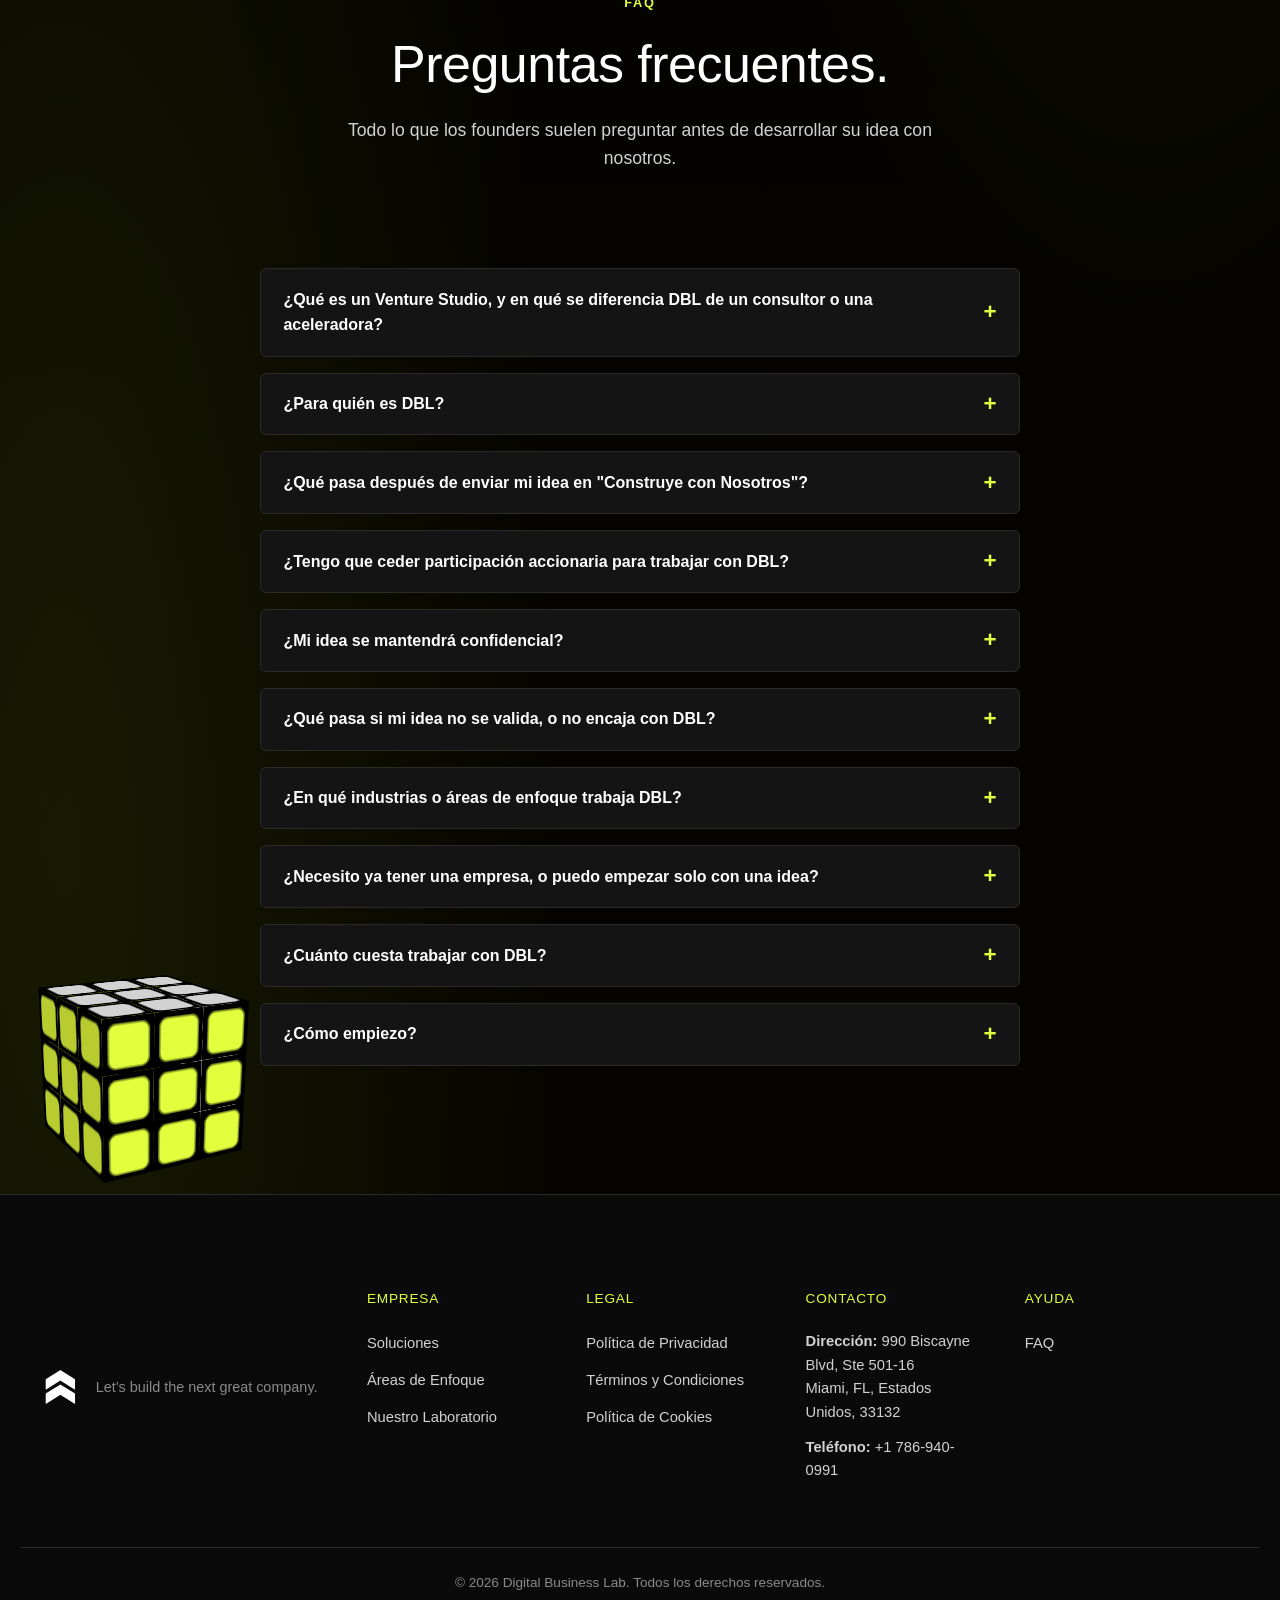
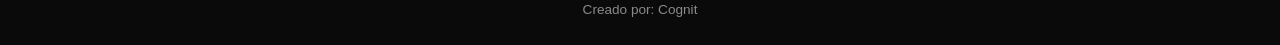
==== commit 5c84856d: "Make the Build With Us form functional with automatic confirmation emails Adds a Vercel serverless f" ====
--- a/es/index.html
+++ b/es/index.html
@@ -20,7 +20,7 @@
 
   <link rel="icon" href="data:image/svg+xml,%3Csvg xmlns='http://www.w3.org/2000/svg' viewBox='0 0 100 100'%3E%3Cpath d='M50 15 L85 40 L70 40 L70 85 L30 85 L30 40 L15 40 Z' fill='%23E1FF3C'/%3E%3C/svg%3E">
 
-  <link rel="stylesheet" href="../styles.css?v=13">
+  <link rel="stylesheet" href="../styles.css?v=14">
   <noscript><style>.reveal { opacity: 1 !important; transform: none !important; } #pageLoader { display: none !important; }</style></noscript>
 </head>
 <body>
@@ -623,17 +623,12 @@
             </p>
           </div>
 
-          <!--
-            SETUP (Formspree/EmailJS pending — see plan): to go live, either
-            1) Formspree: set action="https://formspree.io/f/YOUR_FORM_ID" and remove
-               the JS preventDefault-based simulation in script.js's buildForm handler, or
-            2) EmailJS: keep action="#", call emailjs.sendForm(serviceID, templateID, this)
-               inside the same submit handler.
-            Either way, the backend must apply rate-limiting (max 5 submissions/IP/hour)
-            and server-side validation — this frontend form alone is not sufficient.
-          -->
+          <!-- Envía a /api/contact (ver ese archivo para la configuración de la
+               API key de Resend requerida en las variables de entorno de Vercel). -->
           <form class="build__form reveal" id="buildForm" action="#" method="post" novalidate
-                data-success-text="Gracias — pronto nos pondremos en contacto">
+                data-sending-text="Enviando&hellip;"
+                data-success-text="Gracias — pronto nos pondremos en contacto"
+                data-error-text="Algo salió mal — por favor intenta de nuevo o escríbenos directamente.">
             <!-- Honeypot anti-bot field: hidden from real users via CSS, invisible to
                  screen readers via aria-hidden + tabindex, but bots that auto-fill every
                  field will trip it. script.js silently drops submissions where this is filled. -->
@@ -933,7 +928,7 @@
     <button type="button" class="btn btn--primary" id="cookieAccept">Entendido</button>
   </div>
 
-  <script src="../script.js?v=9"></script>
+  <script src="../script.js?v=10"></script>
 
   <!--
   +------------------------------------------+
--- a/styles.css
+++ b/styles.css
@@ -1165,6 +1165,8 @@
 
 .form-note { color: var(--color-text-faint); font-size: 0.85rem; text-align: center; }
 
+.form-note--error { color: #e05252; }
+
 .contact-info {
   display: grid;
   grid-template-columns: repeat(3, 1fr);
